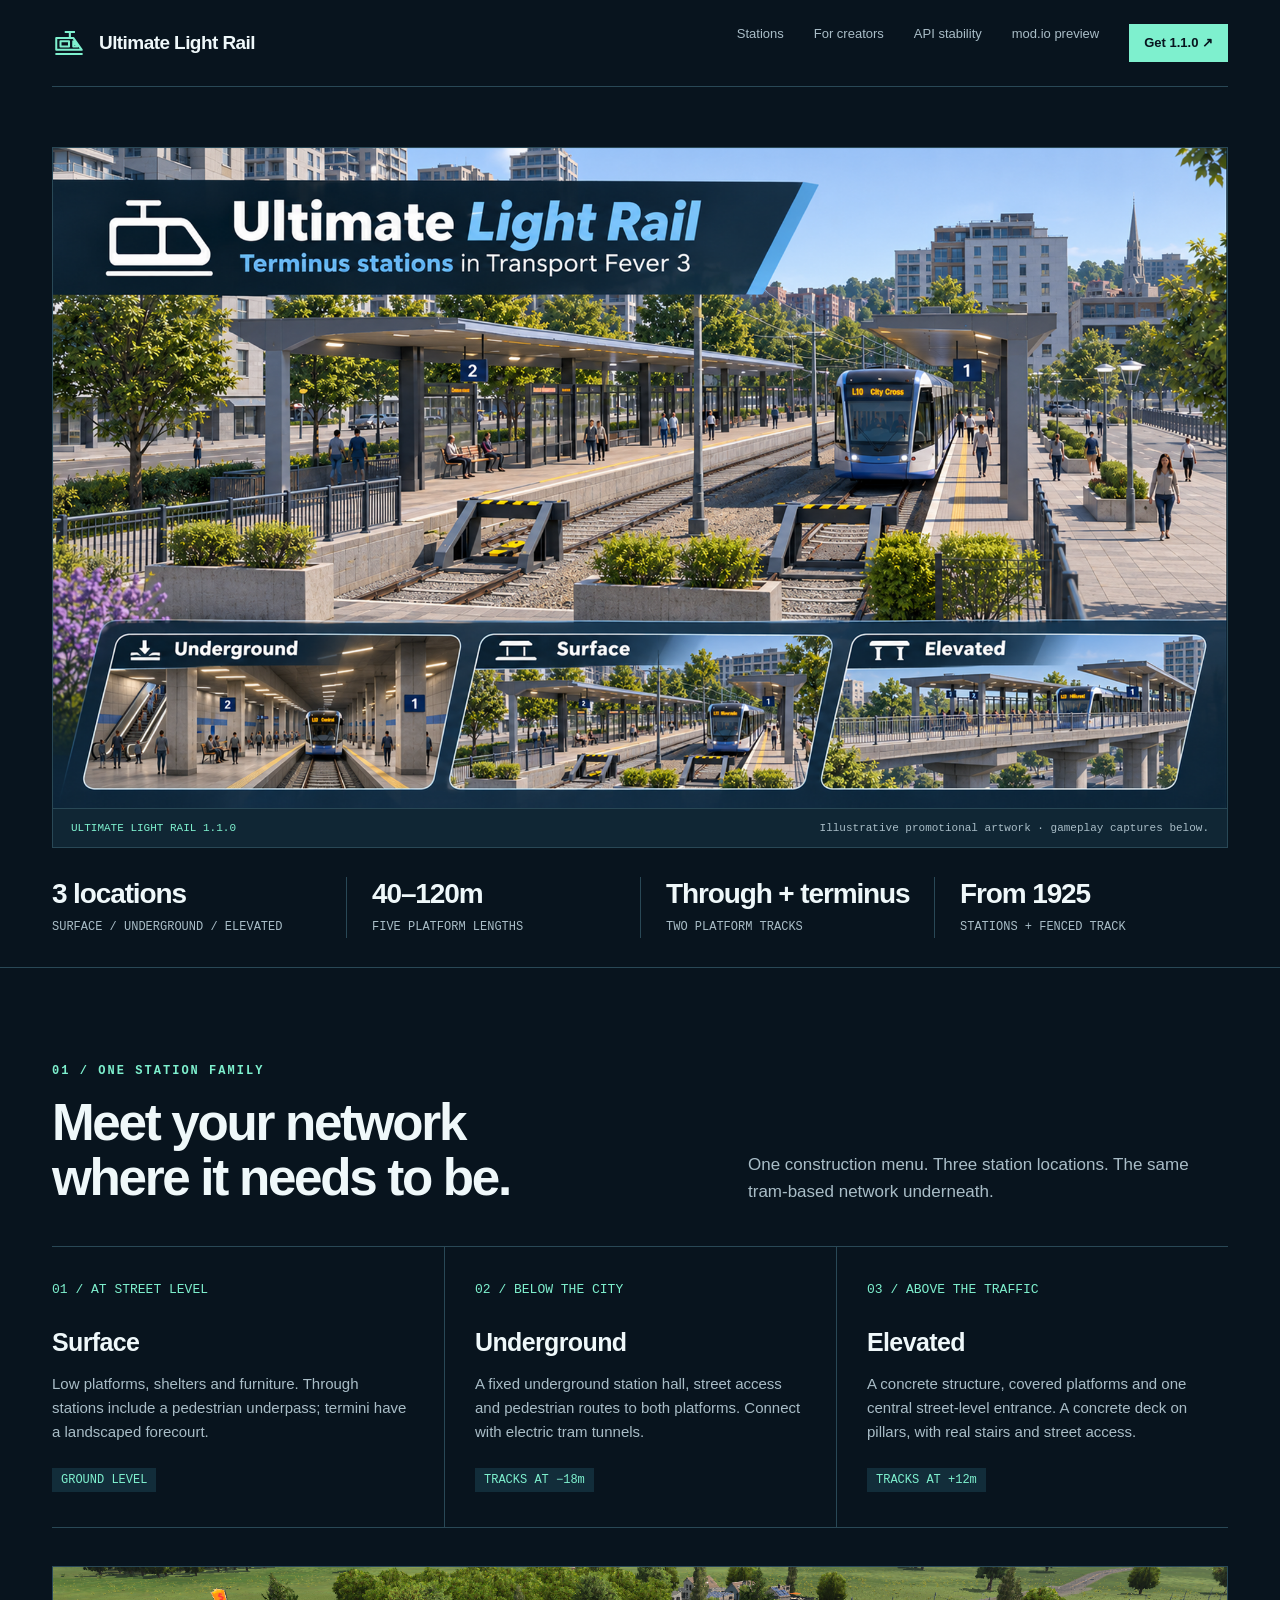
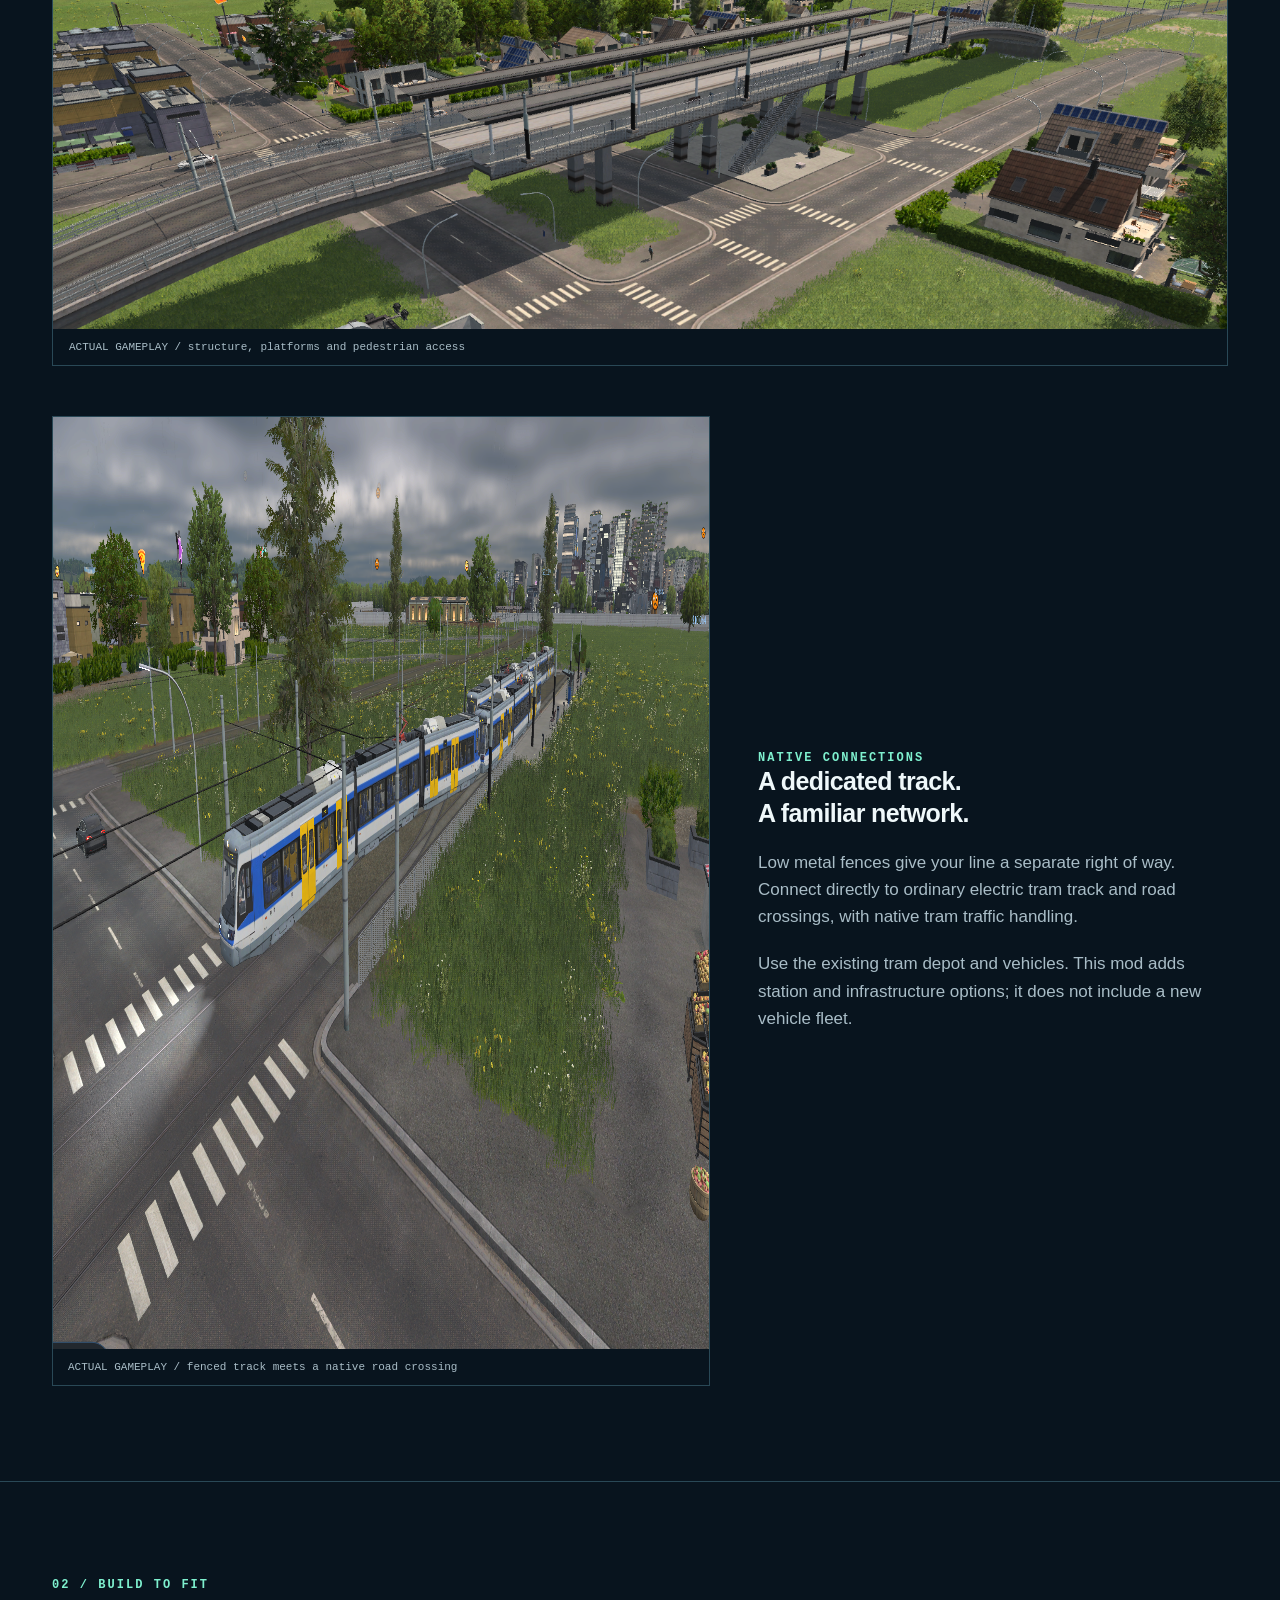
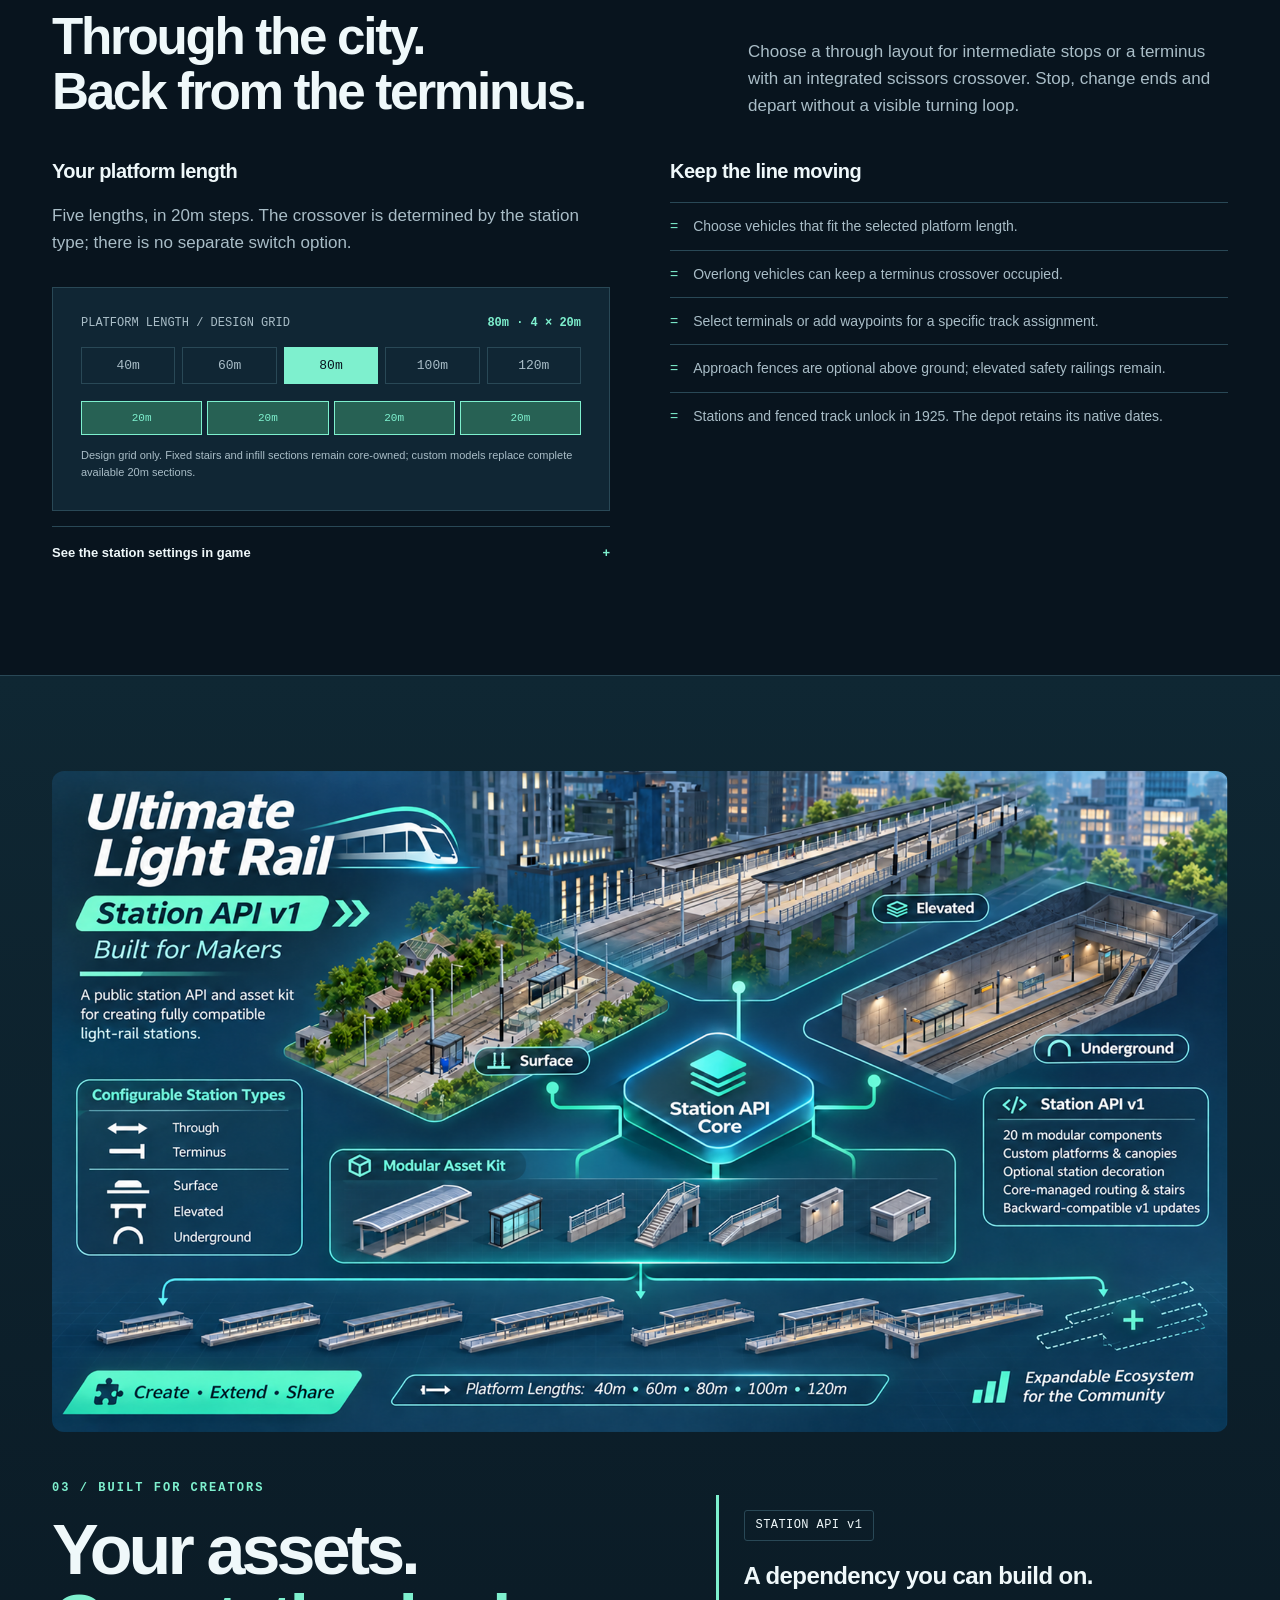
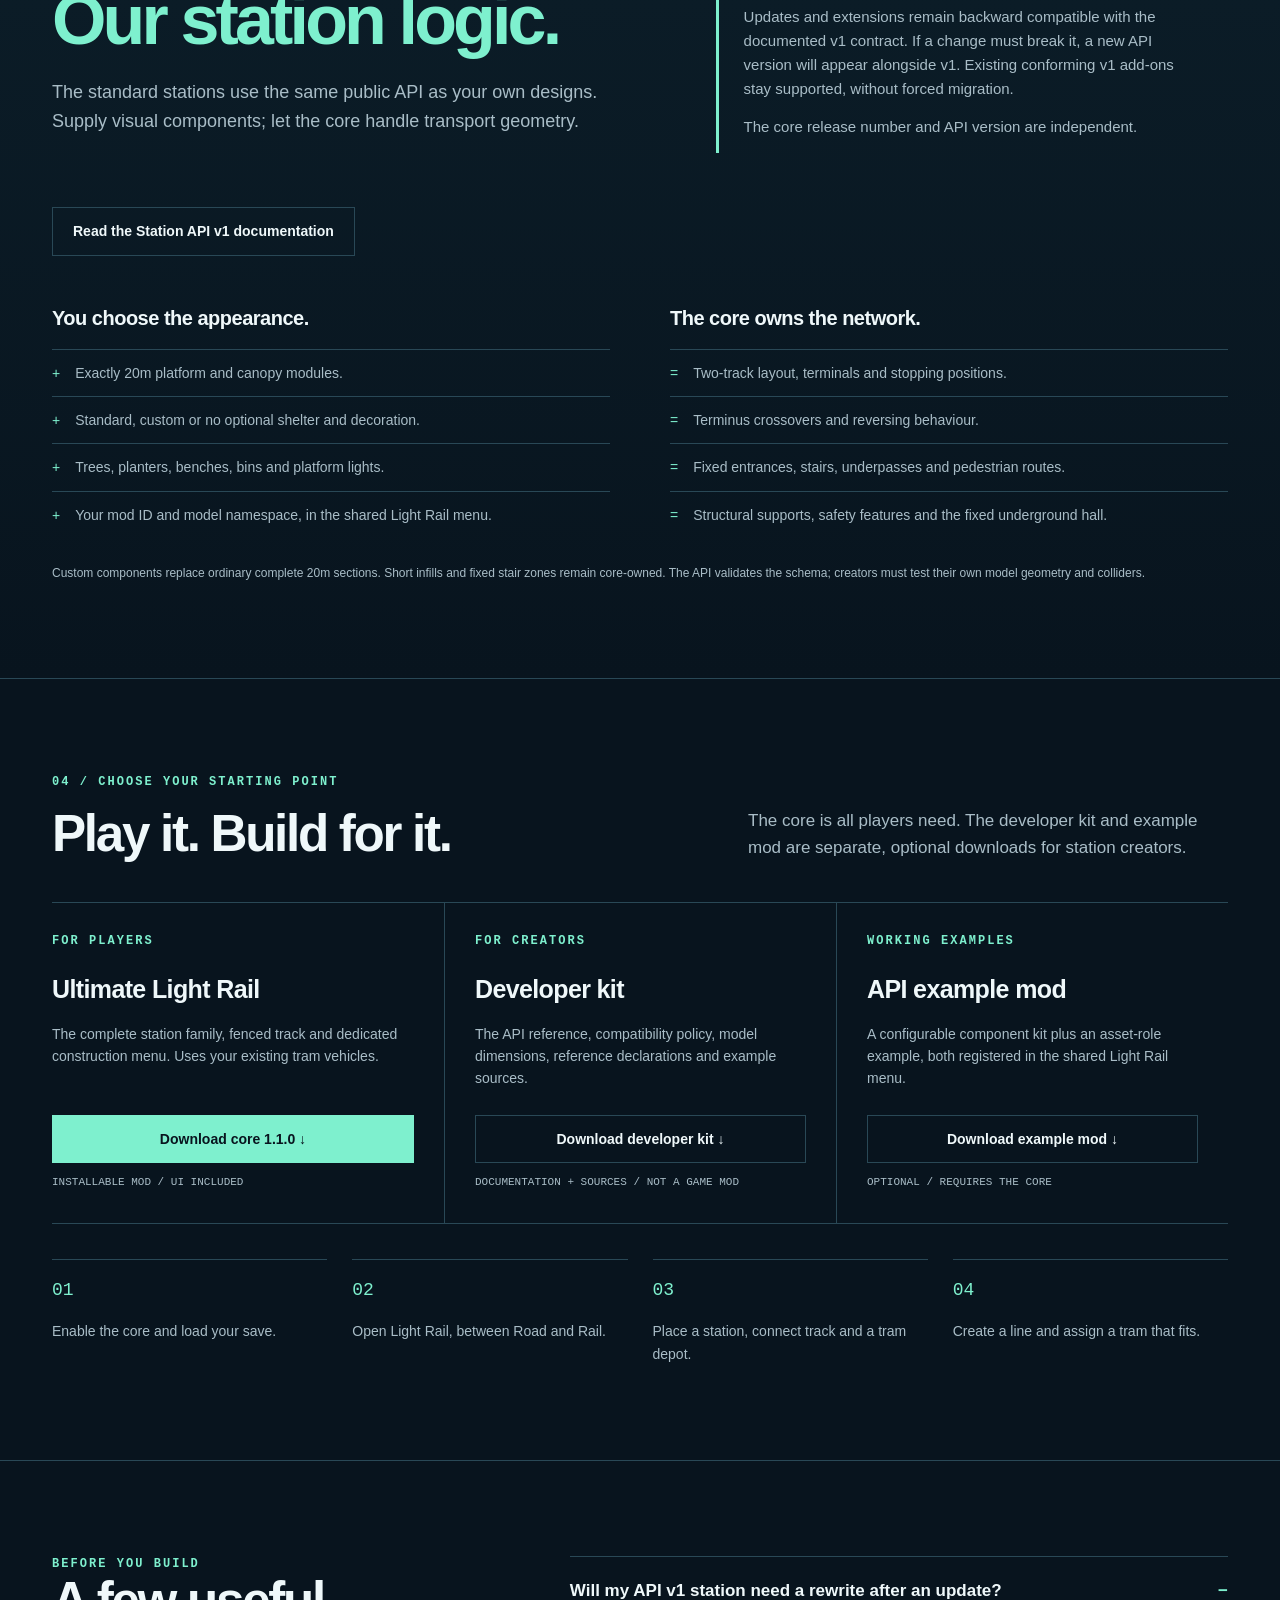
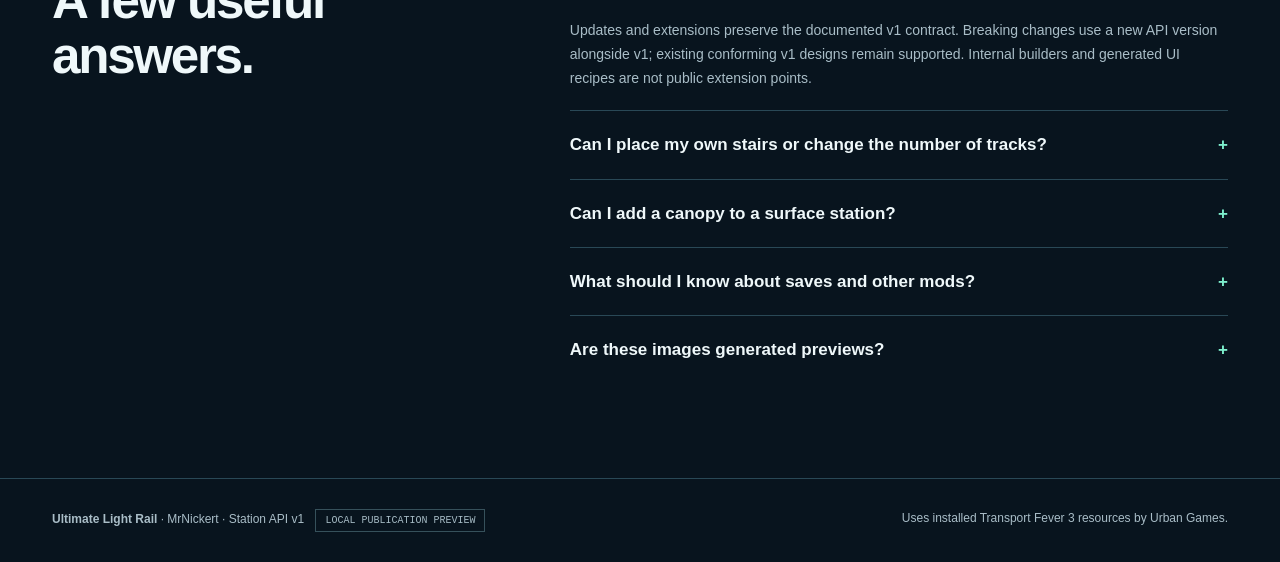
==== publication/landing/index.html @ b006614a "Name the Underground Interchange release v1.1.0" ====
<!doctype html>
<html lang="en"><head><meta charset="utf-8"><meta name="viewport" content="width=device-width,initial-scale=1"><meta name="description" content="Ultimate Light Rail: configurable tram-based stations and a public, backward-compatible station API for Transport Fever 3."><title>Ultimate Light Rail — stations for players, a framework for creators</title><link rel="stylesheet" href="styles.css"></head>
<body>
<div class="wrap"><nav aria-label="Main navigation"><a class="brand" href="#top"><svg viewBox="0 0 40 40" fill="none" aria-hidden="true"><path d="M5 28V14h20l10 14H5Zm5-10h10v6H10Zm15 0 5 6h-5ZM15 7h12m-6 0v7M4 33h32" stroke="currentColor" stroke-width="2.4" stroke-linejoin="round"/></svg>Ultimate Light Rail</a><div class="navlinks"><a href="#stations">Stations</a><a href="#makers">For creators</a><a href="#compatibility">API stability</a><a href="../modio-preview.html">mod.io preview</a><a class="navcta" href="#downloads">Get 1.1.0 ↗</a></div></nav>
<header id="top" class="hero"><div class="hero-photo"><img src="../media/cover.png" width="1920" height="1080" alt="Ultimate Light Rail — illustrated promotional cover"><div class="caption"><span>ULTIMATE LIGHT RAIL 1.1.0</span><span>Illustrative promotional artwork · gameplay captures below.</span></div></div><div class="facts"><div class="fact"><strong>3 locations</strong><span>SURFACE / UNDERGROUND / ELEVATED</span></div><div class="fact"><strong>40–120m</strong><span>FIVE PLATFORM LENGTHS</span></div><div class="fact"><strong>Through + terminus</strong><span>TWO PLATFORM TRACKS</span></div><div class="fact"><strong>From 1925</strong><span>STATIONS + FENCED TRACK</span></div></div></header></div>
<main>
<section id="stations" class="rule"><div class="wrap"><div class="section-head"><div><div class="eyebrow">01 / one station family</div><h2>Meet your network<br>where it needs to be.</h2></div><p>One construction menu. Three station locations. The same tram-based network underneath.</p></div><div class="places"><article class="place"><div class="num">01 / AT STREET LEVEL</div><h3>Surface</h3><p>Low platforms, shelters and furniture. Through stations include a pedestrian underpass; termini have a landscaped forecourt.</p><span class="altitude">GROUND LEVEL</span></article><article class="place"><div class="num">02 / BELOW THE CITY</div><h3>Underground</h3><p>A fixed underground station hall, street access and pedestrian routes to both platforms. Connect with electric tram tunnels.</p><span class="altitude">TRACKS AT −18m</span></article><article class="place"><div class="num">03 / ABOVE THE TRAFFIC</div><h3>Elevated</h3><p>A concrete structure, covered platforms and one central street-level entrance. A concrete deck on pillars, with real stairs and street access.</p><span class="altitude">TRACKS AT +12m</span></article></div><figure class="daylight-proof"><img src="../media/gameplay-elevated-daylight.png" alt="Elevated station in daylight, showing a concrete viaduct, platform roofs and central street access"><figcaption>ACTUAL GAMEPLAY / structure, platforms and pedestrian access</figcaption></figure><div class="track-story"><figure><img src="../media/gameplay-fenced-crossing.png" width="1917" height="932" alt="A tram passing through a road crossing on fenced light rail track"><figcaption>ACTUAL GAMEPLAY / fenced track meets a native road crossing</figcaption></figure><div><div class="eyebrow">Native connections</div><h3>A dedicated track.<br>A familiar network.</h3><p>Low metal fences give your line a separate right of way. Connect directly to ordinary electric tram track and road crossings, with native tram traffic handling.</p><p>Use the existing tram depot and vehicles. This mod adds station and infrastructure options; it does not include a new vehicle fleet.</p></div></div></div></section>
<section class="rule"><div class="wrap"><div class="section-head"><div><div class="eyebrow">02 / build to fit</div><h2>Through the city.<br>Back from the terminus.</h2></div><p>Choose a through layout for intermediate stops or a terminus with an integrated scissors crossover. Stop, change ends and depart without a visible turning loop.</p></div><div class="responsibilities" style="padding-top:0"><div><h3>Your platform length</h3><p class="muted">Five lengths, in 20m steps. The crossover is determined by the station type; there is no separate switch option.</p><div class="config"><div class="config-label"><span>PLATFORM LENGTH / DESIGN GRID</span><strong id="grid-caption" class="mint">80m · 4 × 20m</strong></div><div class="lengths" role="group" aria-label="Explore platform lengths"><button data-length="40" aria-pressed="false">40m</button><button data-length="60" aria-pressed="false">60m</button><button data-length="80" class="active" aria-pressed="true">80m</button><button data-length="100" aria-pressed="false">100m</button><button data-length="120" aria-pressed="false">120m</button></div><div class="module-grid" id="modules"><span>20m</span><span>20m</span><span>20m</span><span>20m</span></div><small>Design grid only. Fixed stairs and infill sections remain core-owned; custom models replace complete available 20m sections.</small></div><details class="settings-proof"><summary>See the station settings in game</summary><a href="../media/gameplay-station-settings.png" data-lightbox><img src="../media/gameplay-station-settings.png" alt="In-game station settings showing location, through or terminus type, platform length and fences"><span>Open the original capture ↗</span></a></details></div><div class="core"><h3>Keep the line moving</h3><ul><li>Choose vehicles that fit the selected platform length.</li><li>Overlong vehicles can keep a terminus crossover occupied.</li><li>Select terminals or add waypoints for a specific track assignment.</li><li>Approach fences are optional above ground; elevated safety railings remain.</li><li>Stations and fenced track unlock in 1925. The depot retains its native dates.</li></ul></div></div></div></section>
<section class="makers" id="makers"><div class="wrap"><a href="../media/api-overview.png" data-lightbox><img src="../media/api-overview.png" width="1920" height="1080" alt="Station API v1 — illustrated modular station framework" style="width:100%;height:auto;border-radius:12px;margin-bottom:48px"></a><div class="makers-intro"><div><div class="eyebrow">03 / built for creators</div><h2 class="api-title">Your assets.<br><span class="mint">Our station logic.</span></h2><p>The standard stations use the same public API as your own designs. Supply visual components; let the core handle transport geometry.</p></div><div class="promise" id="compatibility"><span class="pill">STATION API v1</span><h3 style="margin-top:20px">A dependency you can build on.</h3><p>Updates and extensions remain backward compatible with the documented v1 contract. If a change must break it, a new API version will appear alongside v1. Existing conforming v1 add-ons stay supported, without forced migration.</p><p>The core release number and API version are independent.</p></div></div><p><a class="btn" href="https://github.com/MrNickert/ultimate-light-rail/blob/main/docs/station-api-v1.md">Read the Station API v1 documentation</a></p><div class="responsibilities"><div><h3>You choose the appearance.</h3><ul><li>Exactly 20m platform and canopy modules.</li><li>Standard, custom or no optional shelter and decoration.</li><li>Trees, planters, benches, bins and platform lights.</li><li>Your mod ID and model namespace, in the shared Light Rail menu.</li></ul></div><div class="core"><h3>The core owns the network.</h3><ul><li>Two-track layout, terminals and stopping positions.</li><li>Terminus crossovers and reversing behaviour.</li><li>Fixed entrances, stairs, underpasses and pedestrian routes.</li><li>Structural supports, safety features and the fixed underground hall.</li></ul></div></div><p class="compat-note">Custom components replace ordinary complete 20m sections. Short infills and fixed stair zones remain core-owned. The API validates the schema; creators must test their own model geometry and colliders.</p></div></section>
<section id="downloads"><div class="wrap"><div class="section-head"><div><div class="eyebrow">04 / choose your starting point</div><h2>Play it. Build for it.</h2></div><p>The core is all players need. The developer kit and example mod are separate, optional downloads for station creators.</p></div><div class="downloads-grid"><article class="download"><div class="eyebrow">FOR PLAYERS</div><h3>Ultimate Light Rail</h3><p>The complete station family, fenced track and dedicated construction menu. Uses your existing tram vehicles.</p><a class="btn primary" href="../downloads/ultimate-light-rail-1.1.0.zip" download>Download core 1.1.0 ↓</a><small>INSTALLABLE MOD / UI INCLUDED</small></article><article class="download"><div class="eyebrow">FOR CREATORS</div><h3>Developer kit</h3><p>The API reference, compatibility policy, model dimensions, reference declarations and example sources.</p><a class="btn" href="../downloads/ultimate-light-rail-developer-kit-1.1.0.zip" download>Download developer kit ↓</a><small>DOCUMENTATION + SOURCES / NOT A GAME MOD</small></article><article class="download"><div class="eyebrow">WORKING EXAMPLES</div><h3>API example mod</h3><p>A configurable component kit plus an asset-role example, both registered in the shared Light Rail menu.</p><a class="btn" href="../downloads/ultimate-light-rail-contract-example-1.1.0.zip" download>Download example mod ↓</a><small>OPTIONAL / REQUIRES THE CORE</small></article></div><div class="start"><div class="step"><b>01</b><p>Enable the core and load your save.</p></div><div class="step"><b>02</b><p>Open Light Rail, between Road and Rail.</p></div><div class="step"><b>03</b><p>Place a station, connect track and a tram depot.</p></div><div class="step"><b>04</b><p>Create a line and assign a tram that fits.</p></div></div></div></section>
<section class="rule"><div class="wrap faq"><div><div class="eyebrow">Before you build</div><h2>A few useful<br>answers.</h2></div><div><details open><summary>Will my API v1 station need a rewrite after an update?</summary><p>Updates and extensions preserve the documented v1 contract. Breaking changes use a new API version alongside v1; existing conforming v1 designs remain supported. Internal builders and generated UI recipes are not public extension points.</p></details><details><summary>Can I place my own stairs or change the number of tracks?</summary><p>API v1 fixes two tracks, platform width and height, entrances, stairs and routes. Customise supported visual components instead. The underground hall is fixed.</p></details><details><summary>Can I add a canopy to a surface station?</summary><p>Yes. Supply an explicit 20m canopy model through the component API. Surface defaults have no canopy; elevated defaults include one.</p></details><details><summary>What should I know about saves and other mods?</summary><p>Keep the core and any asset mods enabled while their objects remain in a save. This release does not migrate development saves. Other mods replacing the same native construction UI may conflict. Current in-game testing uses Windows/Steam.</p></details><details><summary>Are these images generated previews?</summary><p>The station and track scenes are real gameplay captures. The API component board includes the actual standalone example in game. Its code panels and the separate API contract board are documentation graphics, not simulated gameplay.</p></details></div></div></section>
</main><footer><div class="wrap"><p><strong>Ultimate Light Rail</strong> · MrNickert · Station API v1 <span class="preview-tag">LOCAL PUBLICATION PREVIEW</span></p><p>Uses installed Transport Fever 3 resources by Urban Games.</p></div></footer>
<dialog class="lightbox" id="lightbox"><button type="button" id="close-lightbox" aria-label="Close image">Close ×</button><img id="lightbox-image" alt=""></dialog>
<script>
const buttons=document.querySelectorAll('[data-length]');buttons.forEach(button=>button.addEventListener('click',()=>{const length=Number(button.dataset.length);buttons.forEach(item=>{item.classList.toggle('active',item===button);item.setAttribute('aria-pressed',String(item===button))});document.getElementById('grid-caption').textContent=length+'m · '+length/20+' × 20m';const grid=document.getElementById('modules');grid.replaceChildren(...Array.from({length:length/20},()=>{const span=document.createElement('span');span.textContent='20m';return span}))}));
const box=document.getElementById('lightbox');document.querySelectorAll('[data-lightbox]').forEach(link=>link.addEventListener('click',event=>{event.preventDefault();const image=document.getElementById('lightbox-image');image.src=link.href;image.alt=link.querySelector('img').alt;box.showModal()}));document.getElementById('close-lightbox').addEventListener('click',()=>box.close());box.addEventListener('click',event=>{if(event.target===box)box.close()});
</script></body></html>
---- publication/landing/styles.css ----
:root{--ink:#08141e;--navy:#102634;--panel:#122d3a;--line:#294856;--mint:#7ef0ce;--white:#eff8fa;--muted:#a9bdc7;--mono:Consolas,'Courier New',monospace}
*{box-sizing:border-box}html{scroll-behavior:smooth}body{margin:0;background:var(--ink);color:var(--white);font:17px/1.6 'Segoe UI',Arial,sans-serif}a{color:inherit;text-decoration:none}button{font:inherit;cursor:pointer}img{max-width:100%;display:block}button:focus-visible,a:focus-visible{outline:3px solid var(--mint);outline-offset:5px}::selection{background:var(--mint);color:var(--ink)}
.wrap{width:min(1440px,calc(100% - 104px));margin:auto}.eyebrow{font:700 12px/1.4 var(--mono);letter-spacing:.17em;text-transform:uppercase;color:var(--mint)}.muted{color:var(--muted)}.mint{color:var(--mint)}h1,h2,h3,p{margin:0}h2{font-size:clamp(36px,4vw,58px);line-height:1.08;letter-spacing:-.045em}h3{font-size:25px;line-height:1.25;letter-spacing:-.025em}.section-head{display:flex;justify-content:space-between;gap:50px;align-items:end;margin-bottom:40px}.section-head p{max-width:480px;color:var(--muted)}.section-head .eyebrow{margin-bottom:15px}.rule{border-top:1px solid var(--line)}.pill{display:inline-block;border:1px solid var(--line);padding:5px 11px;border-radius:3px;font:12px/1.6 var(--mono);letter-spacing:.035em}
nav{border-bottom:1px solid var(--line);height:87px;display:flex;align-items:center;justify-content:space-between;gap:30px}.brand{display:flex;gap:13px;align-items:center;font-size:19px;font-weight:700;letter-spacing:-.03em}.brand svg{width:34px;color:var(--mint)}.navlinks{display:flex;gap:30px;font-size:13px;color:var(--muted)}.navlinks a:hover{color:var(--mint)}.navlinks .navcta{color:var(--ink);background:var(--mint);padding:9px 15px;font-weight:700}.hero{padding:60px 0 0}.hero-top{display:grid;grid-template-columns:1fr .75fr;align-items:end;gap:80px;padding-bottom:42px}.hero h1{font-size:clamp(60px,6.7vw,103px);line-height:.98;letter-spacing:-.065em;font-weight:750;margin:18px 0 24px}.hero-copy>p{color:var(--muted);max-width:480px;font-size:19px}.actions{display:flex;gap:12px;flex-wrap:wrap;margin-top:27px}.btn{display:inline-flex;justify-content:center;align-items:center;gap:14px;border:1px solid var(--line);padding:12px 20px;font-size:14px;font-weight:700;transition:background .2s}.btn.primary{background:var(--mint);border-color:var(--mint);color:var(--ink)}.btn:hover{background:#244957;color:white}.hero-photo{position:relative;border:1px solid var(--line)}.hero-photo img{width:100%;height:auto}.caption{display:flex;justify-content:space-between;gap:20px;padding:13px 18px;font:11px var(--mono);color:var(--muted);border-top:1px solid var(--line);background:var(--navy)}.caption span:first-child{color:var(--mint)}.facts{display:grid;grid-template-columns:repeat(4,1fr);padding:29px 0}.fact{padding-left:25px;border-left:1px solid var(--line)}.fact:first-child{padding-left:0;border:0}.fact strong{display:block;font-size:28px;line-height:1.2;letter-spacing:-.04em}.fact span{font:12px var(--mono);color:var(--muted)}section{padding:95px 0}.places{display:grid;grid-template-columns:repeat(3,1fr);gap:0;border-block:1px solid var(--line)}.place{padding:35px 30px 35px 0}.place+.place{padding-left:30px;border-left:1px solid var(--line)}.place .num{font:13px var(--mono);color:var(--mint);margin-bottom:30px}.place p{font-size:15px;color:var(--muted);margin-top:14px}.place .altitude{display:inline-block;margin-top:24px;font:12px var(--mono);padding:5px 9px;background:var(--panel);color:var(--mint)}.track-story{display:grid;grid-template-columns:1.4fr 1fr;gap:48px;align-items:center;margin-top:50px}.track-story p{margin:20px 0;color:var(--muted)}.track-story figure{margin:0;border:1px solid var(--line)}.track-story figcaption{padding:12px 15px;font:11px var(--mono);color:var(--muted)}.config{background:var(--navy);padding:28px;border:1px solid var(--line);margin-top:30px}.config-label{display:flex;justify-content:space-between;align-items:center;margin-bottom:17px;font:12px var(--mono);color:var(--muted)}.lengths{display:flex;gap:7px}.lengths button{flex:1;background:transparent;color:var(--muted);border:1px solid var(--line);padding:10px 4px;font:13px var(--mono)}.lengths button.active{background:var(--mint);color:var(--ink);border-color:var(--mint)}.module-grid{display:flex;gap:5px;margin:17px 0 12px;height:34px}.module-grid span{flex:1;background:#276154;border:1px solid var(--mint);font:11px/32px var(--mono);text-align:center;color:var(--mint)}.config small{font-size:11px;color:var(--muted);display:block}.makers{background:linear-gradient(180deg,#0f2733,var(--ink));border-block:1px solid var(--line)}.makers-intro{display:grid;grid-template-columns:1.1fr 1fr;gap:100px;margin-bottom:54px}.makers-intro p{color:var(--muted);font-size:18px;margin-top:23px}.api-title{font-size:70px;letter-spacing:-.055em;line-height:1;margin-top:18px}.promise{border-left:3px solid var(--mint);padding:14px 25px;margin-top:15px}.promise h3{font-size:24px}.promise p{font-size:15px;margin-top:14px}.api-gallery{display:grid;grid-template-columns:1fr 1fr;gap:20px}.image-card{border:1px solid var(--line);background:var(--navy);display:block}.image-card img{width:100%}.image-card>div{padding:20px 22px;display:flex;justify-content:space-between;align-items:center}.image-card h3{font-size:19px}.image-card p{font-size:12px;color:var(--muted)}.image-card .arrow{color:var(--mint);font-size:25px}.responsibilities{display:grid;grid-template-columns:1fr 1fr;gap:60px;padding-top:50px}.responsibilities h3{font-size:20px;margin-bottom:18px}.responsibilities ul{list-style:none;padding:0;margin:0}.responsibilities li{padding:12px 0;border-top:1px solid var(--line);font-size:14px;color:var(--muted)}.responsibilities li::before{content:'+';color:var(--mint);margin-right:15px}.responsibilities .core li::before{content:'='}.compat-note{font-size:12px;color:var(--muted);margin-top:26px}.downloads-grid{display:grid;grid-template-columns:1fr 1fr 1fr;border-block:1px solid var(--line)}.download{padding:30px 30px 35px 0}.download+.download{padding-left:30px;border-left:1px solid var(--line)}.download .eyebrow{margin-bottom:25px}.download p{font-size:14px;color:var(--muted);margin:17px 0 25px;min-height:67px}.download .btn{width:100%}.download small{font:11px var(--mono);color:var(--muted);display:block;margin-top:13px}.faq{display:grid;grid-template-columns:.65fr 1fr;gap:90px}.faq details{padding:20px 0;border-top:1px solid var(--line)}summary{cursor:pointer;list-style:none;font-weight:600;display:flex;justify-content:space-between;gap:20px}summary::after{content:'+';color:var(--mint)}details[open] summary::after{content:'−'}.faq details p{color:var(--muted);font-size:14px;line-height:1.7;margin-top:15px}.start{display:grid;grid-template-columns:repeat(4,1fr);gap:25px;margin-top:35px}.step{border-top:1px solid var(--line);padding-top:20px}.step b{font:18px var(--mono);color:var(--mint);display:block;margin-bottom:20px}.step p{font-size:14px;color:var(--muted)}footer{padding:30px 0;border-top:1px solid var(--line);font-size:12px;color:var(--muted)}footer .wrap{display:flex;justify-content:space-between;gap:40px}.preview-tag{font:10px var(--mono);padding:5px 9px;border:1px solid #36515b;color:#a5bac4;display:inline-block;margin-left:8px}.lightbox{border:1px solid var(--line);background:#08141e;padding:0;width:min(1500px,94vw);color:white}.lightbox::backdrop{background:#000d}.lightbox button{position:absolute;right:12px;top:12px;background:var(--mint);border:0;padding:9px 14px;color:var(--ink);font-weight:700}.lightbox img{width:100%;height:auto}
/* Native-resolution presentation boards for export into the mod gallery. */
.board{width:1920px;height:1080px;overflow:hidden;background:radial-gradient(ellipse at 95% 0%,#163b48,transparent 55%),#0a1a25;padding:52px 70px;position:relative}.board .eyebrow{font-size:19px}.board h1{font-size:64px;line-height:1.05;letter-spacing:-.05em;margin:15px 0 32px}.board .board-version{position:absolute;right:70px;top:53px;font:16px var(--mono);color:var(--muted)}.board .board-footer{position:absolute;bottom:25px;left:70px;right:70px;display:flex;justify-content:space-between;color:var(--muted);font:15px var(--mono)}.components-layout{display:grid;grid-template-columns:749px 1fr;gap:70px}.proof-photo{width:749px;height:765px;max-width:none}.proof-layout{padding-top:10px}.proof-label{margin-bottom:22px;font:18px var(--mono);color:var(--mint)}.proof-layout h2{font-size:44px;line-height:1.1}.proof-layout>p{font-size:22px;color:var(--muted);margin:18px 0 28px;max-width:850px}.chips{display:flex;flex-wrap:wrap;gap:12px;margin:22px 0 25px}.chips span{padding:9px 15px;border:1px solid var(--line);color:var(--mint);font:17px var(--mono)}.codepanel{background:#07121c;border:1px solid #33505f}.codepanel .bar{padding:13px 22px;border-bottom:1px solid var(--line);font:15px var(--mono);color:var(--muted);display:flex;justify-content:space-between}.codepanel pre{font:20px/1.48 var(--mono);margin:0;padding:21px 24px;color:#deeff5;white-space:pre-wrap;overflow-wrap:anywhere;tab-size:2}.codepanel .kw{color:#a3beff}.codepanel .str{color:#9febd4}.codepanel .num{color:#ffd5a0}.codepanel .comment{color:#7c99a9}.proof-layout .codepanel pre{font-size:21px;line-height:1.48}.proof-notes{display:grid;grid-template-columns:1fr 1fr;gap:22px;margin-top:26px}.proof-notes strong{font-size:20px}.proof-notes p{color:var(--muted);font-size:17px;margin-top:8px;line-height:1.5}.contract-layout{display:grid;grid-template-columns:1fr 1fr;gap:28px}.contract-layout .codepanel{height:638px}.contract-layout .codepanel pre{font-size:20px;line-height:1.46}.contract-layout .bar{font-size:16px}.contract-promise{margin-top:24px;padding:22px 28px;border-left:4px solid var(--mint);background:#123b3c;display:grid;grid-template-columns:460px 1fr;gap:30px;align-items:center}.contract-promise strong{font-size:30px;letter-spacing:-.03em}.contract-promise p{font-size:20px;line-height:1.45;color:#c6e3e5}.flow{display:flex;gap:15px;font:16px var(--mono);color:var(--muted);margin-top:-12px;margin-bottom:27px}.flow b{color:var(--mint);font-weight:400}
@media(max-width:900px){.wrap{width:calc(100% - 40px)}nav{height:74px}.navlinks{gap:15px}.navlinks a:not(.navcta){display:none}.hero{padding-top:38px}.hero-top,.makers-intro,.track-story,.faq{grid-template-columns:1fr;gap:30px}.hero h1{font-size:70px}.hero-copy{max-width:620px}.hero-copy>p{font-size:17px}.facts{grid-template-columns:1fr 1fr;gap:25px}.fact:nth-child(3){padding-left:0;border:0}section{padding:65px 0}.section-head{display:block}.section-head p{margin-top:22px}.places{grid-template-columns:1fr}.place+.place{padding-left:0;border-left:0;border-top:1px solid var(--line)}.place{padding:25px 0}.place .num{margin-bottom:15px}.makers-intro{gap:30px}.api-title{font-size:60px}.api-gallery,.responsibilities{grid-template-columns:1fr;gap:28px}.downloads-grid{grid-template-columns:1fr}.download+.download{border-left:0;border-top:1px solid var(--line);padding-left:0}.download p{min-height:0}.start{grid-template-columns:1fr 1fr}.caption{font-size:10px;display:block}.caption span{display:block;margin-bottom:4px}.preview-tag{display:none}footer .wrap{display:block}footer p+p{margin-top:12px}}

.board .proof-label{font-size:16px;margin-bottom:14px}.proof-layout h2{font-size:38px}.proof-layout>p{font-size:19px;margin:13px 0 18px}.proof-layout .chips{margin:16px 0 20px}.proof-layout .chips span{font-size:15px;padding:7px 12px}.contract-layout .codepanel pre{line-height:1.4}

.variants-proof{margin:0 0 24px;border:1px solid var(--line)}.variants-proof img{width:100%;height:auto}.variants-proof figcaption{display:flex;justify-content:space-between;gap:20px;padding:13px 18px;font:11px var(--mono);color:var(--muted)}.variants-proof figcaption span:first-child{color:var(--mint)}.daylight-proof{margin:38px 0 0;border:1px solid var(--line)}.daylight-proof img{width:100%}.daylight-proof figcaption{padding:12px 16px;font:11px var(--mono);color:var(--muted)}.settings-proof{margin-top:15px;padding:16px 0;border-top:1px solid var(--line);font-size:13px}.settings-proof img{margin-top:18px;border:1px solid var(--line)}.settings-proof a span{font:11px var(--mono);color:var(--mint)}@media(max-width:900px){.variants-proof figcaption{display:block}.variants-proof figcaption span{display:block;margin-bottom:5px}}
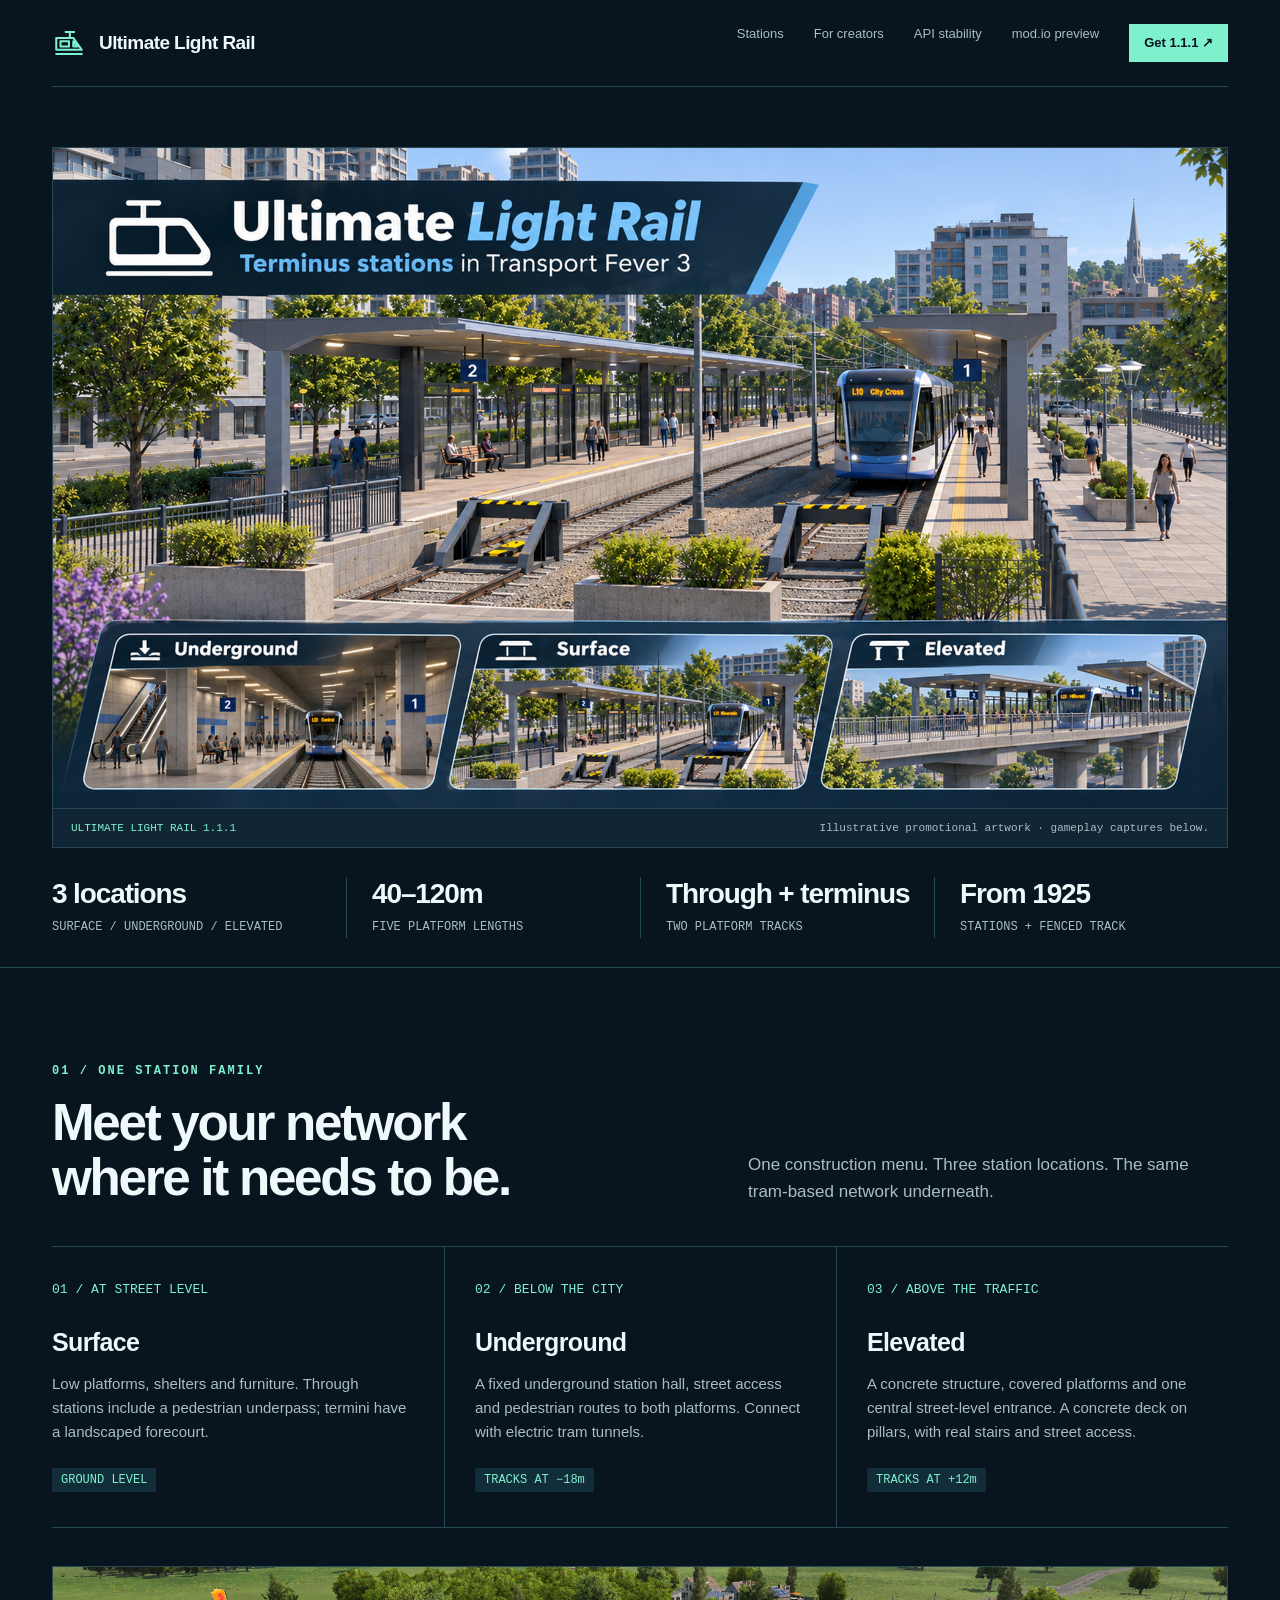
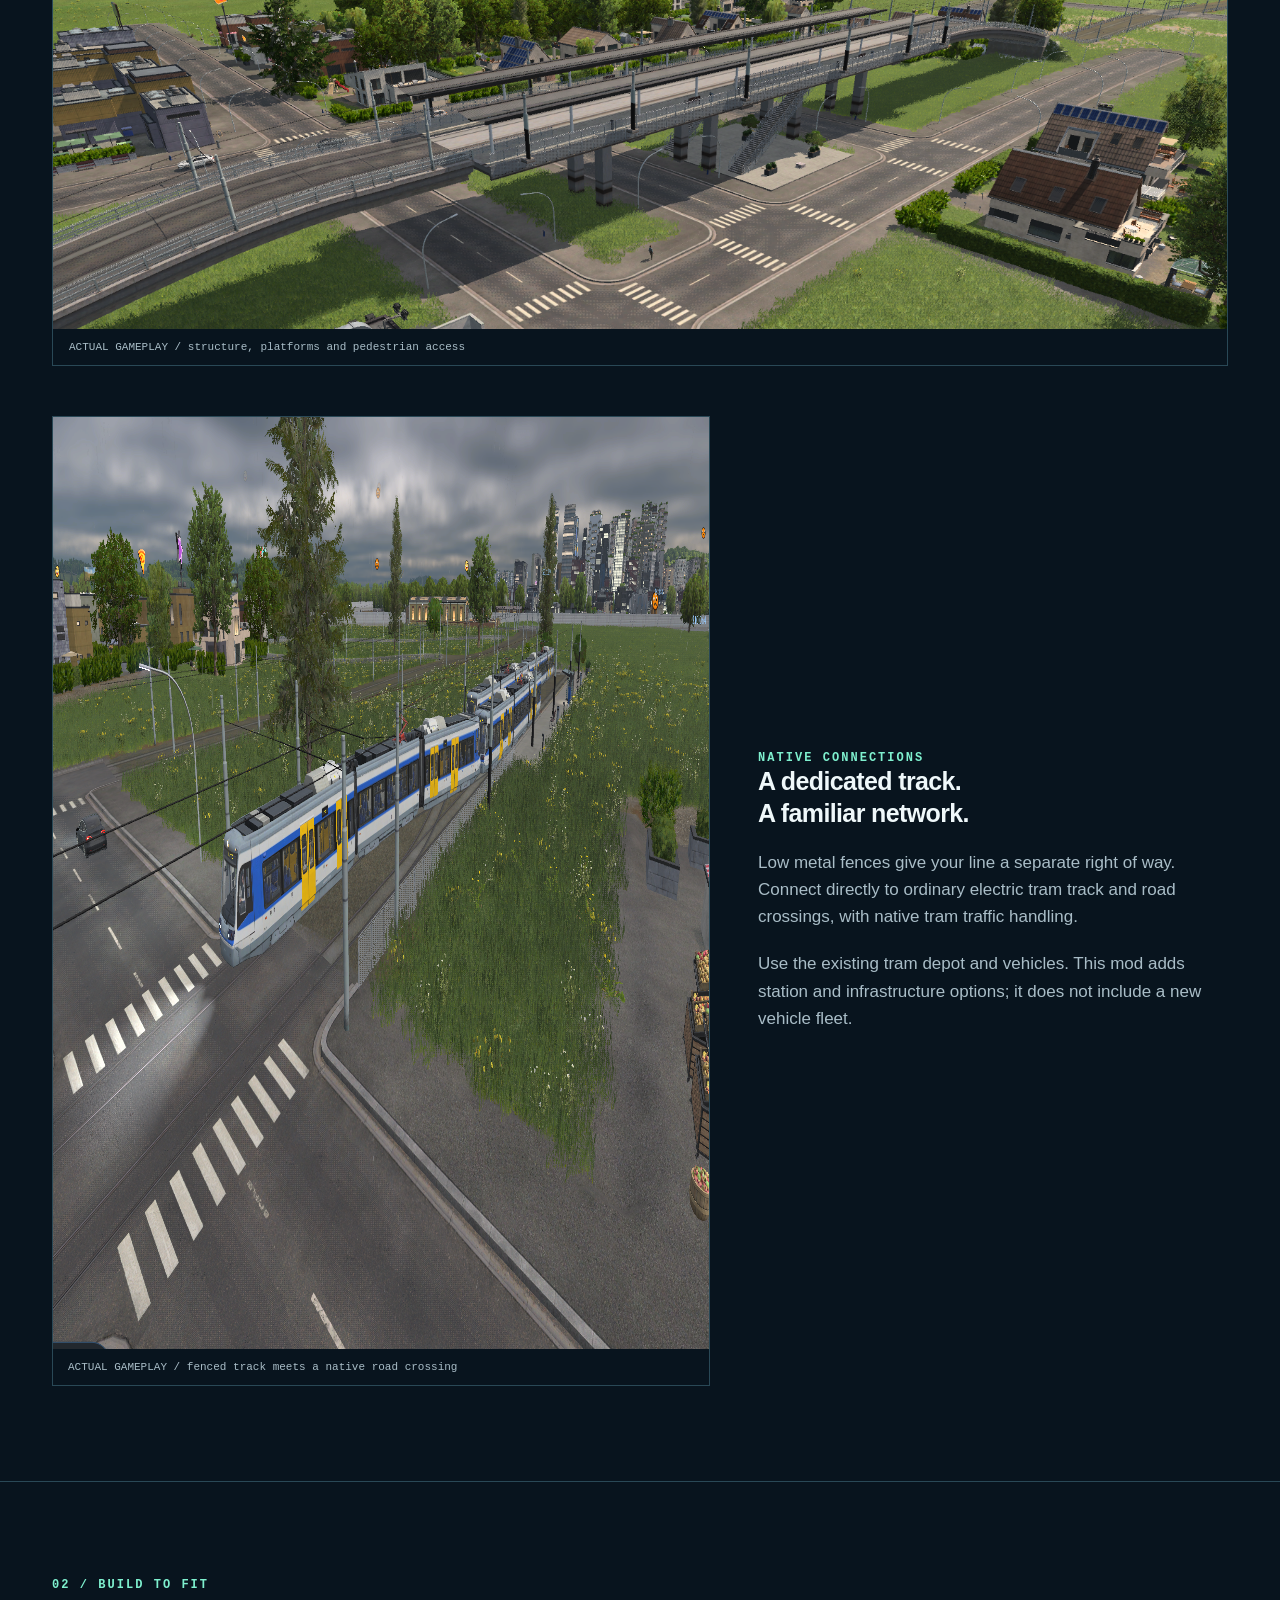
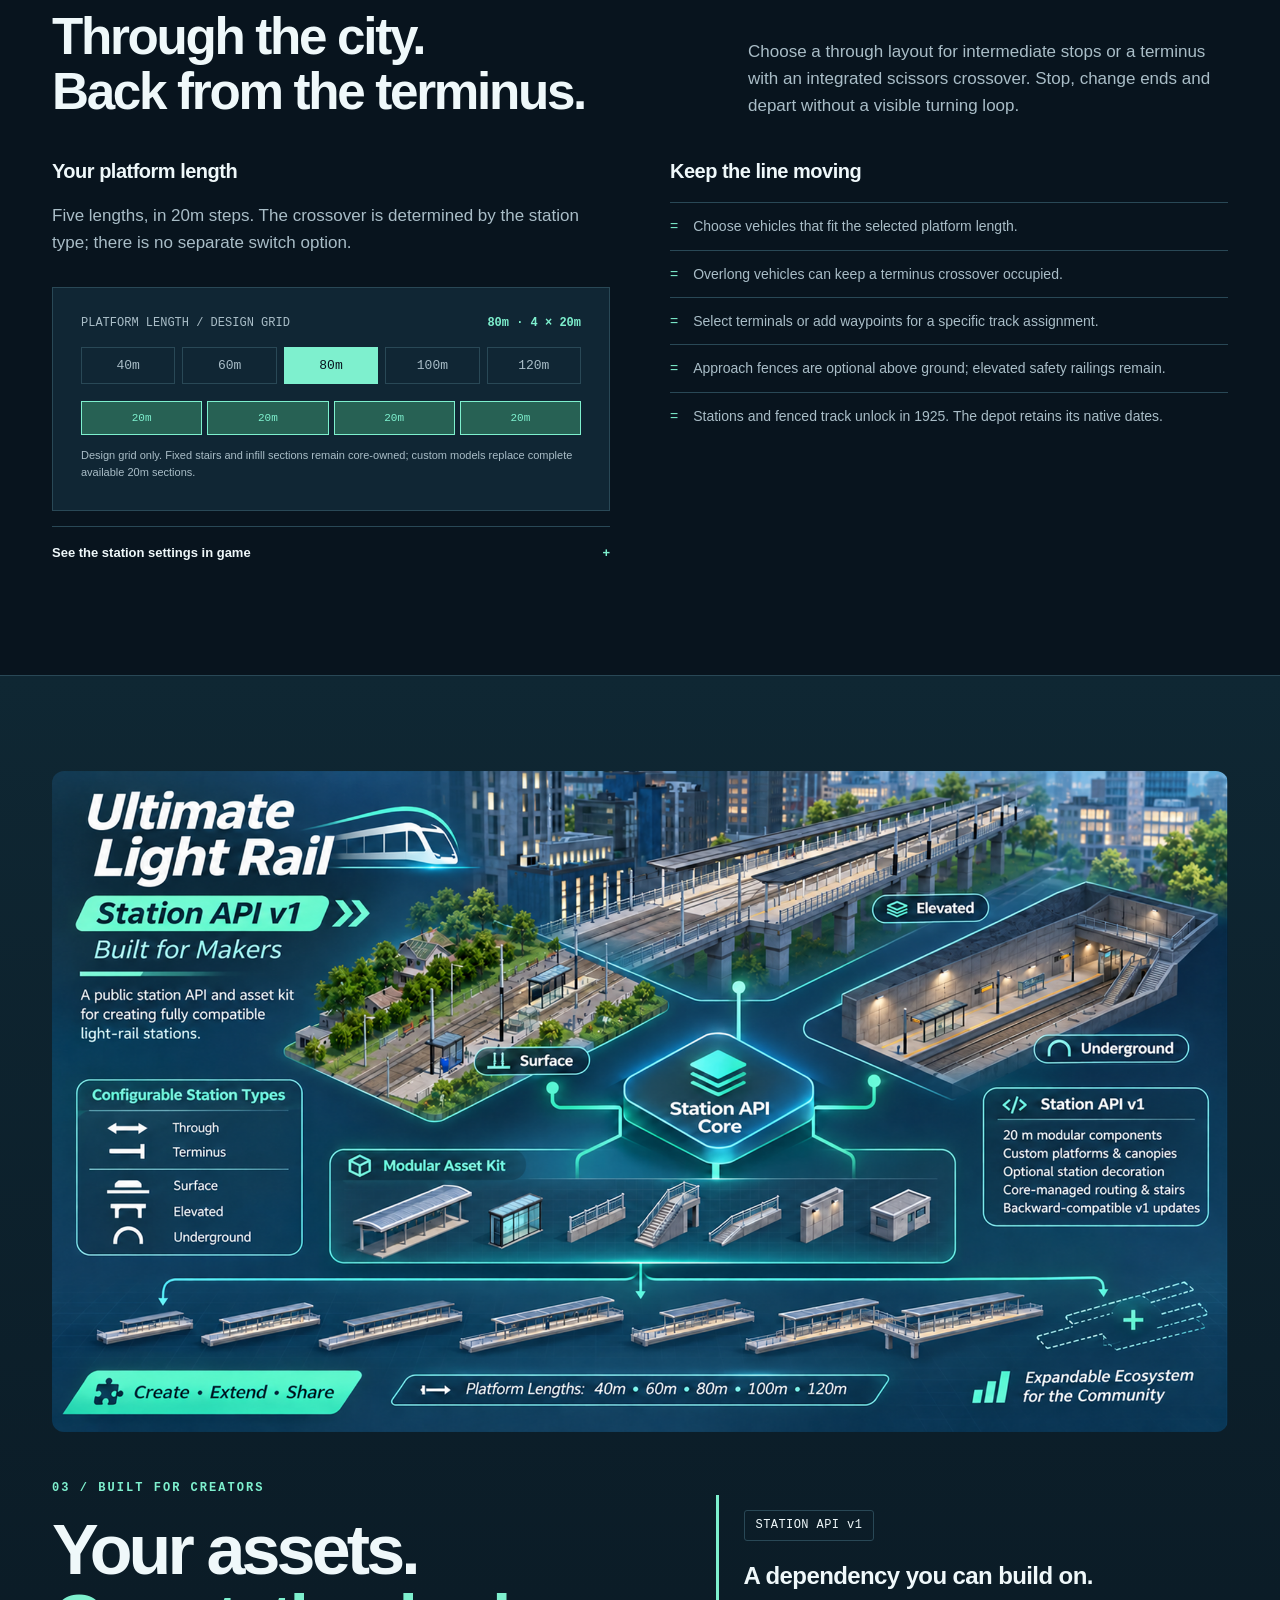
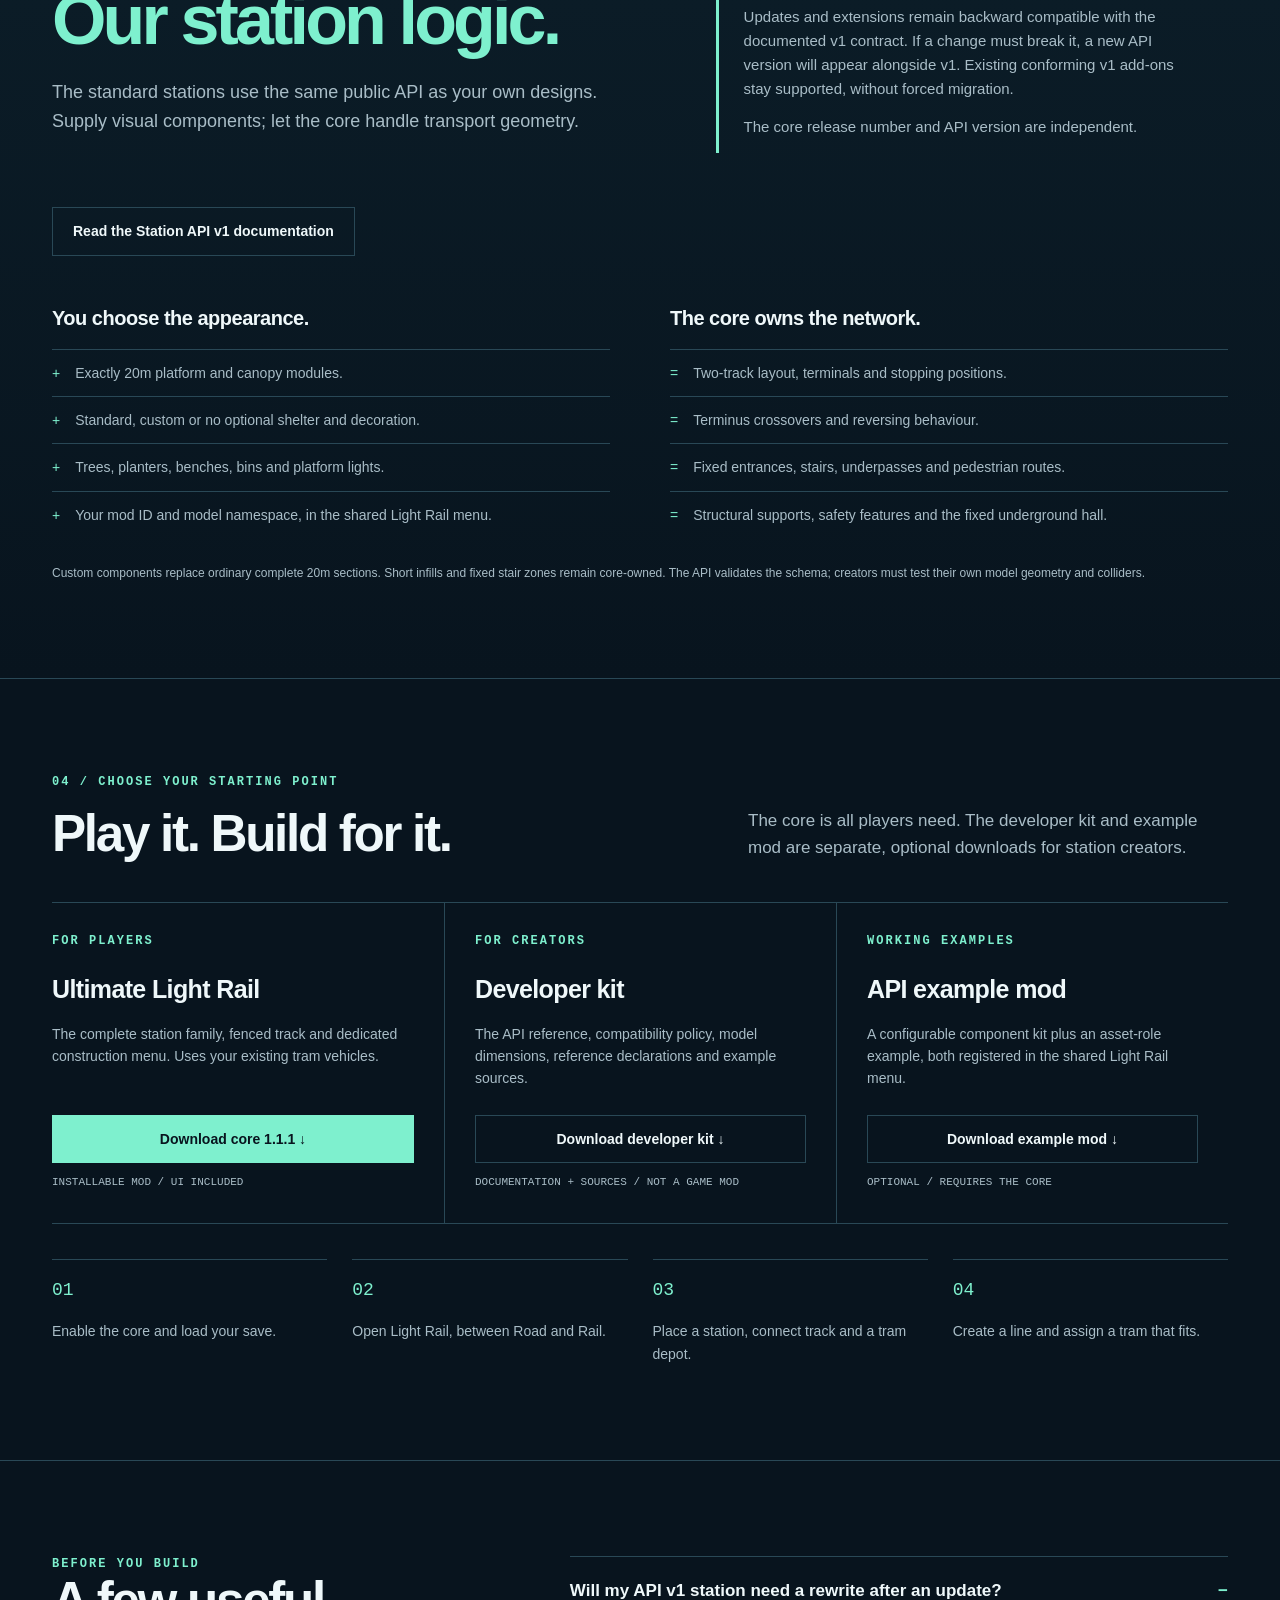
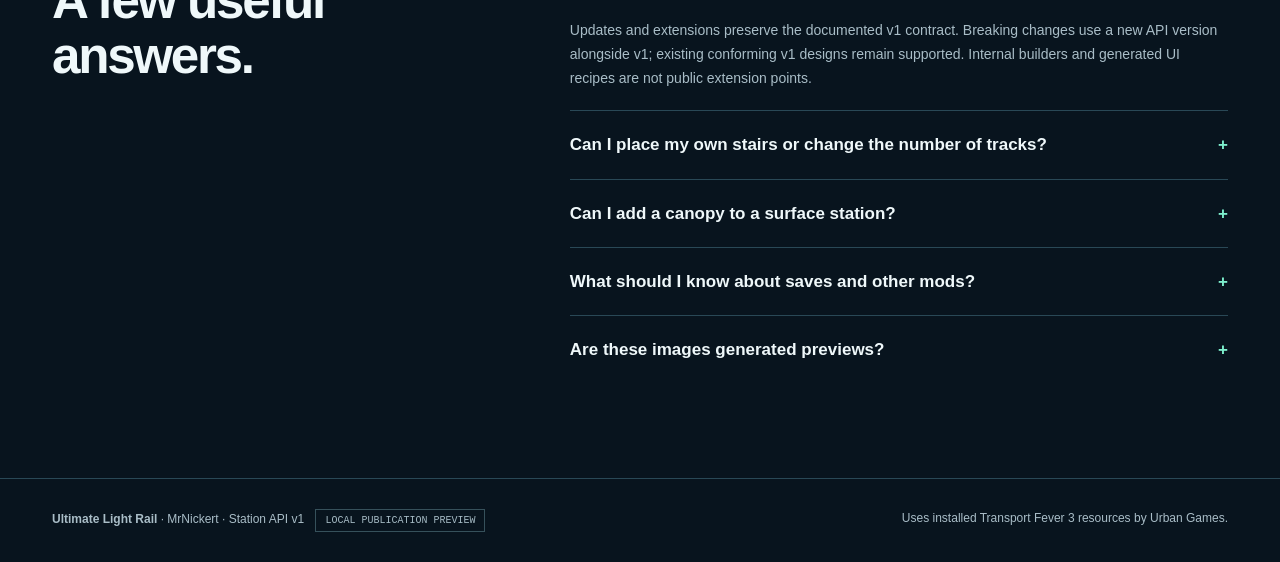
==== commit 09b4b8f6: "Scale platform capacity by length in v1.1.1" ====
--- a/publication/landing/index.html
+++ b/publication/landing/index.html
@@ -1,13 +1,13 @@
 <!doctype html>
 <html lang="en"><head><meta charset="utf-8"><meta name="viewport" content="width=device-width,initial-scale=1"><meta name="description" content="Ultimate Light Rail: configurable tram-based stations and a public, backward-compatible station API for Transport Fever 3."><title>Ultimate Light Rail — stations for players, a framework for creators</title><link rel="stylesheet" href="styles.css"></head>
 <body>
-<div class="wrap"><nav aria-label="Main navigation"><a class="brand" href="#top"><svg viewBox="0 0 40 40" fill="none" aria-hidden="true"><path d="M5 28V14h20l10 14H5Zm5-10h10v6H10Zm15 0 5 6h-5ZM15 7h12m-6 0v7M4 33h32" stroke="currentColor" stroke-width="2.4" stroke-linejoin="round"/></svg>Ultimate Light Rail</a><div class="navlinks"><a href="#stations">Stations</a><a href="#makers">For creators</a><a href="#compatibility">API stability</a><a href="../modio-preview.html">mod.io preview</a><a class="navcta" href="#downloads">Get 1.1.0 ↗</a></div></nav>
-<header id="top" class="hero"><div class="hero-photo"><img src="../media/cover.png" width="1920" height="1080" alt="Ultimate Light Rail — illustrated promotional cover"><div class="caption"><span>ULTIMATE LIGHT RAIL 1.1.0</span><span>Illustrative promotional artwork · gameplay captures below.</span></div></div><div class="facts"><div class="fact"><strong>3 locations</strong><span>SURFACE / UNDERGROUND / ELEVATED</span></div><div class="fact"><strong>40–120m</strong><span>FIVE PLATFORM LENGTHS</span></div><div class="fact"><strong>Through + terminus</strong><span>TWO PLATFORM TRACKS</span></div><div class="fact"><strong>From 1925</strong><span>STATIONS + FENCED TRACK</span></div></div></header></div>
+<div class="wrap"><nav aria-label="Main navigation"><a class="brand" href="#top"><svg viewBox="0 0 40 40" fill="none" aria-hidden="true"><path d="M5 28V14h20l10 14H5Zm5-10h10v6H10Zm15 0 5 6h-5ZM15 7h12m-6 0v7M4 33h32" stroke="currentColor" stroke-width="2.4" stroke-linejoin="round"/></svg>Ultimate Light Rail</a><div class="navlinks"><a href="#stations">Stations</a><a href="#makers">For creators</a><a href="#compatibility">API stability</a><a href="../modio-preview.html">mod.io preview</a><a class="navcta" href="#downloads">Get 1.1.1 ↗</a></div></nav>
+<header id="top" class="hero"><div class="hero-photo"><img src="../media/cover.png" width="1920" height="1080" alt="Ultimate Light Rail — illustrated promotional cover"><div class="caption"><span>ULTIMATE LIGHT RAIL 1.1.1</span><span>Illustrative promotional artwork · gameplay captures below.</span></div></div><div class="facts"><div class="fact"><strong>3 locations</strong><span>SURFACE / UNDERGROUND / ELEVATED</span></div><div class="fact"><strong>40–120m</strong><span>FIVE PLATFORM LENGTHS</span></div><div class="fact"><strong>Through + terminus</strong><span>TWO PLATFORM TRACKS</span></div><div class="fact"><strong>From 1925</strong><span>STATIONS + FENCED TRACK</span></div></div></header></div>
 <main>
 <section id="stations" class="rule"><div class="wrap"><div class="section-head"><div><div class="eyebrow">01 / one station family</div><h2>Meet your network<br>where it needs to be.</h2></div><p>One construction menu. Three station locations. The same tram-based network underneath.</p></div><div class="places"><article class="place"><div class="num">01 / AT STREET LEVEL</div><h3>Surface</h3><p>Low platforms, shelters and furniture. Through stations include a pedestrian underpass; termini have a landscaped forecourt.</p><span class="altitude">GROUND LEVEL</span></article><article class="place"><div class="num">02 / BELOW THE CITY</div><h3>Underground</h3><p>A fixed underground station hall, street access and pedestrian routes to both platforms. Connect with electric tram tunnels.</p><span class="altitude">TRACKS AT −18m</span></article><article class="place"><div class="num">03 / ABOVE THE TRAFFIC</div><h3>Elevated</h3><p>A concrete structure, covered platforms and one central street-level entrance. A concrete deck on pillars, with real stairs and street access.</p><span class="altitude">TRACKS AT +12m</span></article></div><figure class="daylight-proof"><img src="../media/gameplay-elevated-daylight.png" alt="Elevated station in daylight, showing a concrete viaduct, platform roofs and central street access"><figcaption>ACTUAL GAMEPLAY / structure, platforms and pedestrian access</figcaption></figure><div class="track-story"><figure><img src="../media/gameplay-fenced-crossing.png" width="1917" height="932" alt="A tram passing through a road crossing on fenced light rail track"><figcaption>ACTUAL GAMEPLAY / fenced track meets a native road crossing</figcaption></figure><div><div class="eyebrow">Native connections</div><h3>A dedicated track.<br>A familiar network.</h3><p>Low metal fences give your line a separate right of way. Connect directly to ordinary electric tram track and road crossings, with native tram traffic handling.</p><p>Use the existing tram depot and vehicles. This mod adds station and infrastructure options; it does not include a new vehicle fleet.</p></div></div></div></section>
 <section class="rule"><div class="wrap"><div class="section-head"><div><div class="eyebrow">02 / build to fit</div><h2>Through the city.<br>Back from the terminus.</h2></div><p>Choose a through layout for intermediate stops or a terminus with an integrated scissors crossover. Stop, change ends and depart without a visible turning loop.</p></div><div class="responsibilities" style="padding-top:0"><div><h3>Your platform length</h3><p class="muted">Five lengths, in 20m steps. The crossover is determined by the station type; there is no separate switch option.</p><div class="config"><div class="config-label"><span>PLATFORM LENGTH / DESIGN GRID</span><strong id="grid-caption" class="mint">80m · 4 × 20m</strong></div><div class="lengths" role="group" aria-label="Explore platform lengths"><button data-length="40" aria-pressed="false">40m</button><button data-length="60" aria-pressed="false">60m</button><button data-length="80" class="active" aria-pressed="true">80m</button><button data-length="100" aria-pressed="false">100m</button><button data-length="120" aria-pressed="false">120m</button></div><div class="module-grid" id="modules"><span>20m</span><span>20m</span><span>20m</span><span>20m</span></div><small>Design grid only. Fixed stairs and infill sections remain core-owned; custom models replace complete available 20m sections.</small></div><details class="settings-proof"><summary>See the station settings in game</summary><a href="../media/gameplay-station-settings.png" data-lightbox><img src="../media/gameplay-station-settings.png" alt="In-game station settings showing location, through or terminus type, platform length and fences"><span>Open the original capture ↗</span></a></details></div><div class="core"><h3>Keep the line moving</h3><ul><li>Choose vehicles that fit the selected platform length.</li><li>Overlong vehicles can keep a terminus crossover occupied.</li><li>Select terminals or add waypoints for a specific track assignment.</li><li>Approach fences are optional above ground; elevated safety railings remain.</li><li>Stations and fenced track unlock in 1925. The depot retains its native dates.</li></ul></div></div></div></section>
 <section class="makers" id="makers"><div class="wrap"><a href="../media/api-overview.png" data-lightbox><img src="../media/api-overview.png" width="1920" height="1080" alt="Station API v1 — illustrated modular station framework" style="width:100%;height:auto;border-radius:12px;margin-bottom:48px"></a><div class="makers-intro"><div><div class="eyebrow">03 / built for creators</div><h2 class="api-title">Your assets.<br><span class="mint">Our station logic.</span></h2><p>The standard stations use the same public API as your own designs. Supply visual components; let the core handle transport geometry.</p></div><div class="promise" id="compatibility"><span class="pill">STATION API v1</span><h3 style="margin-top:20px">A dependency you can build on.</h3><p>Updates and extensions remain backward compatible with the documented v1 contract. If a change must break it, a new API version will appear alongside v1. Existing conforming v1 add-ons stay supported, without forced migration.</p><p>The core release number and API version are independent.</p></div></div><p><a class="btn" href="https://github.com/MrNickert/ultimate-light-rail/blob/main/docs/station-api-v1.md">Read the Station API v1 documentation</a></p><div class="responsibilities"><div><h3>You choose the appearance.</h3><ul><li>Exactly 20m platform and canopy modules.</li><li>Standard, custom or no optional shelter and decoration.</li><li>Trees, planters, benches, bins and platform lights.</li><li>Your mod ID and model namespace, in the shared Light Rail menu.</li></ul></div><div class="core"><h3>The core owns the network.</h3><ul><li>Two-track layout, terminals and stopping positions.</li><li>Terminus crossovers and reversing behaviour.</li><li>Fixed entrances, stairs, underpasses and pedestrian routes.</li><li>Structural supports, safety features and the fixed underground hall.</li></ul></div></div><p class="compat-note">Custom components replace ordinary complete 20m sections. Short infills and fixed stair zones remain core-owned. The API validates the schema; creators must test their own model geometry and colliders.</p></div></section>
-<section id="downloads"><div class="wrap"><div class="section-head"><div><div class="eyebrow">04 / choose your starting point</div><h2>Play it. Build for it.</h2></div><p>The core is all players need. The developer kit and example mod are separate, optional downloads for station creators.</p></div><div class="downloads-grid"><article class="download"><div class="eyebrow">FOR PLAYERS</div><h3>Ultimate Light Rail</h3><p>The complete station family, fenced track and dedicated construction menu. Uses your existing tram vehicles.</p><a class="btn primary" href="../downloads/ultimate-light-rail-1.1.0.zip" download>Download core 1.1.0 ↓</a><small>INSTALLABLE MOD / UI INCLUDED</small></article><article class="download"><div class="eyebrow">FOR CREATORS</div><h3>Developer kit</h3><p>The API reference, compatibility policy, model dimensions, reference declarations and example sources.</p><a class="btn" href="../downloads/ultimate-light-rail-developer-kit-1.1.0.zip" download>Download developer kit ↓</a><small>DOCUMENTATION + SOURCES / NOT A GAME MOD</small></article><article class="download"><div class="eyebrow">WORKING EXAMPLES</div><h3>API example mod</h3><p>A configurable component kit plus an asset-role example, both registered in the shared Light Rail menu.</p><a class="btn" href="../downloads/ultimate-light-rail-contract-example-1.1.0.zip" download>Download example mod ↓</a><small>OPTIONAL / REQUIRES THE CORE</small></article></div><div class="start"><div class="step"><b>01</b><p>Enable the core and load your save.</p></div><div class="step"><b>02</b><p>Open Light Rail, between Road and Rail.</p></div><div class="step"><b>03</b><p>Place a station, connect track and a tram depot.</p></div><div class="step"><b>04</b><p>Create a line and assign a tram that fits.</p></div></div></div></section>
+<section id="downloads"><div class="wrap"><div class="section-head"><div><div class="eyebrow">04 / choose your starting point</div><h2>Play it. Build for it.</h2></div><p>The core is all players need. The developer kit and example mod are separate, optional downloads for station creators.</p></div><div class="downloads-grid"><article class="download"><div class="eyebrow">FOR PLAYERS</div><h3>Ultimate Light Rail</h3><p>The complete station family, fenced track and dedicated construction menu. Uses your existing tram vehicles.</p><a class="btn primary" href="../downloads/ultimate-light-rail-1.1.1.zip" download>Download core 1.1.1 ↓</a><small>INSTALLABLE MOD / UI INCLUDED</small></article><article class="download"><div class="eyebrow">FOR CREATORS</div><h3>Developer kit</h3><p>The API reference, compatibility policy, model dimensions, reference declarations and example sources.</p><a class="btn" href="../downloads/ultimate-light-rail-developer-kit-1.1.1.zip" download>Download developer kit ↓</a><small>DOCUMENTATION + SOURCES / NOT A GAME MOD</small></article><article class="download"><div class="eyebrow">WORKING EXAMPLES</div><h3>API example mod</h3><p>A configurable component kit plus an asset-role example, both registered in the shared Light Rail menu.</p><a class="btn" href="../downloads/ultimate-light-rail-contract-example-1.1.1.zip" download>Download example mod ↓</a><small>OPTIONAL / REQUIRES THE CORE</small></article></div><div class="start"><div class="step"><b>01</b><p>Enable the core and load your save.</p></div><div class="step"><b>02</b><p>Open Light Rail, between Road and Rail.</p></div><div class="step"><b>03</b><p>Place a station, connect track and a tram depot.</p></div><div class="step"><b>04</b><p>Create a line and assign a tram that fits.</p></div></div></div></section>
 <section class="rule"><div class="wrap faq"><div><div class="eyebrow">Before you build</div><h2>A few useful<br>answers.</h2></div><div><details open><summary>Will my API v1 station need a rewrite after an update?</summary><p>Updates and extensions preserve the documented v1 contract. Breaking changes use a new API version alongside v1; existing conforming v1 designs remain supported. Internal builders and generated UI recipes are not public extension points.</p></details><details><summary>Can I place my own stairs or change the number of tracks?</summary><p>API v1 fixes two tracks, platform width and height, entrances, stairs and routes. Customise supported visual components instead. The underground hall is fixed.</p></details><details><summary>Can I add a canopy to a surface station?</summary><p>Yes. Supply an explicit 20m canopy model through the component API. Surface defaults have no canopy; elevated defaults include one.</p></details><details><summary>What should I know about saves and other mods?</summary><p>Keep the core and any asset mods enabled while their objects remain in a save. This release does not migrate development saves. Other mods replacing the same native construction UI may conflict. Current in-game testing uses Windows/Steam.</p></details><details><summary>Are these images generated previews?</summary><p>The station and track scenes are real gameplay captures. The API component board includes the actual standalone example in game. Its code panels and the separate API contract board are documentation graphics, not simulated gameplay.</p></details></div></div></section>
 </main><footer><div class="wrap"><p><strong>Ultimate Light Rail</strong> · MrNickert · Station API v1 <span class="preview-tag">LOCAL PUBLICATION PREVIEW</span></p><p>Uses installed Transport Fever 3 resources by Urban Games.</p></div></footer>
 <dialog class="lightbox" id="lightbox"><button type="button" id="close-lightbox" aria-label="Close image">Close ×</button><img id="lightbox-image" alt=""></dialog>
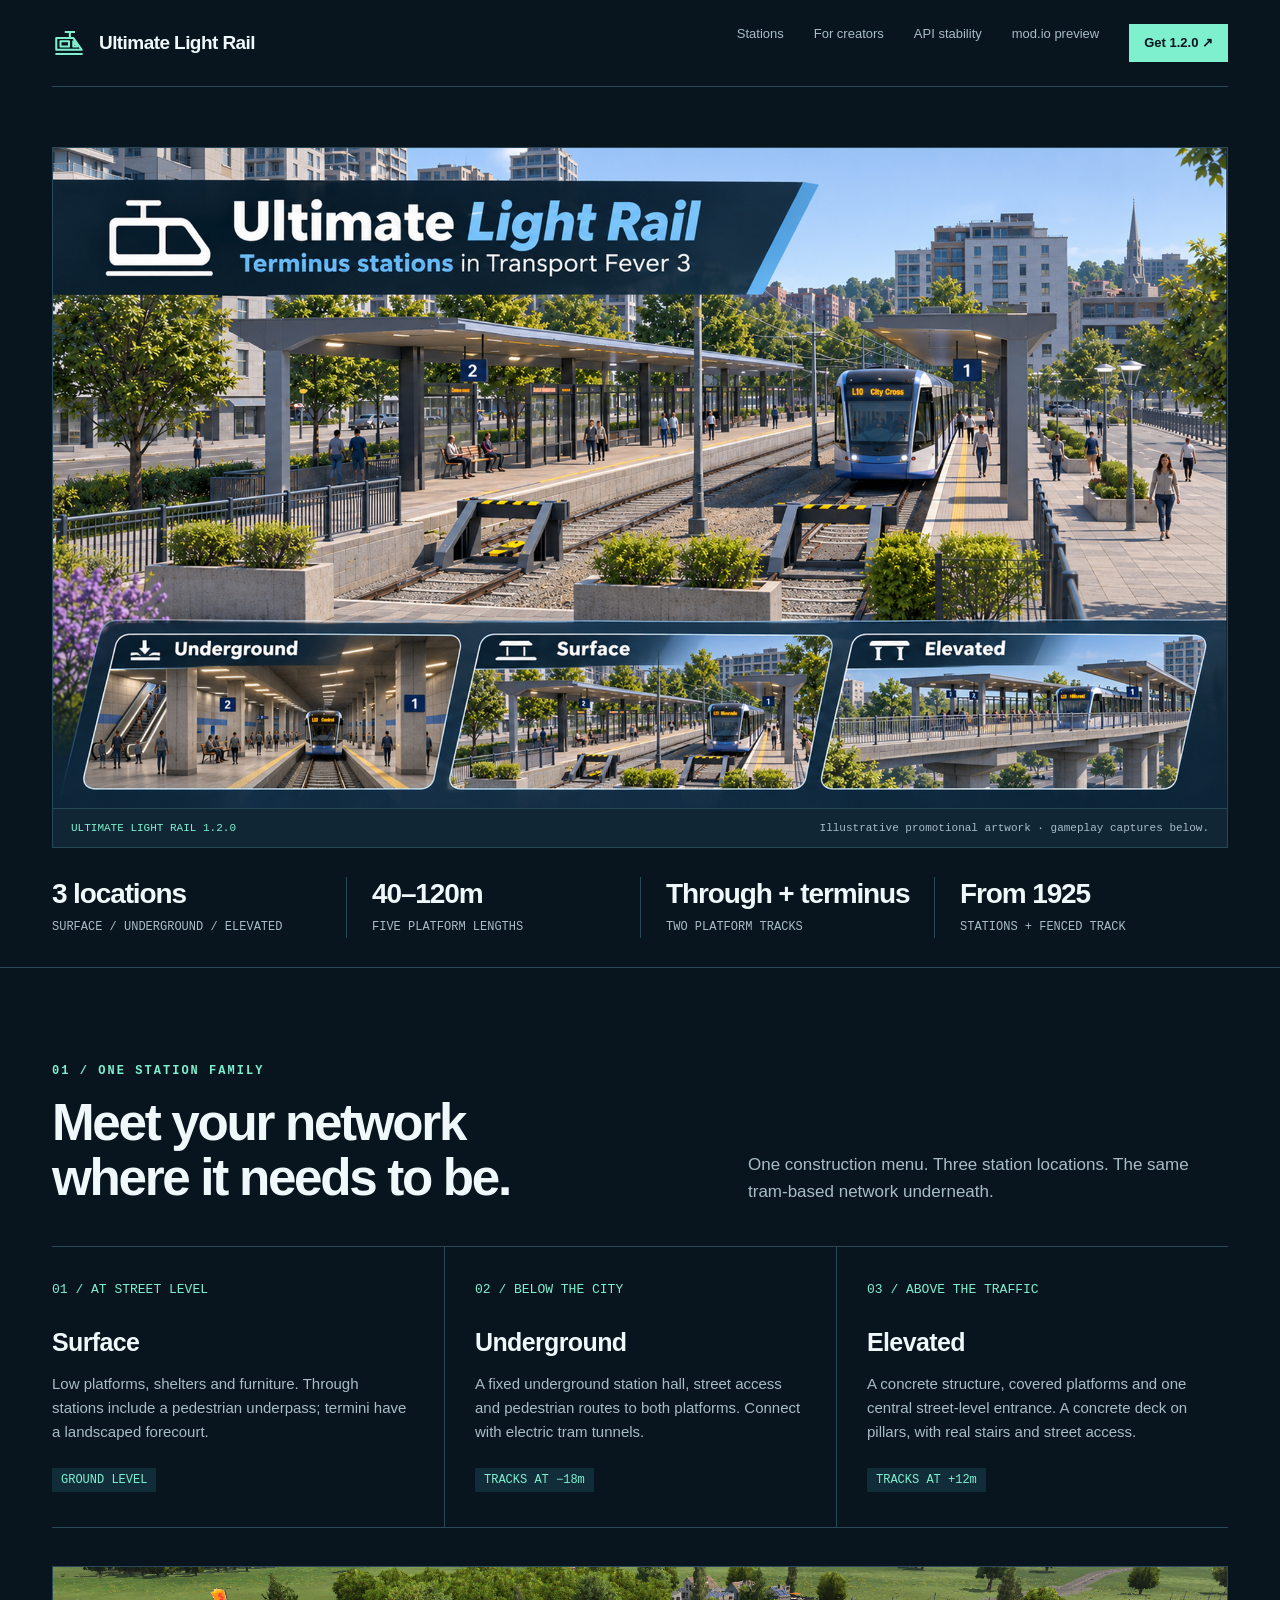
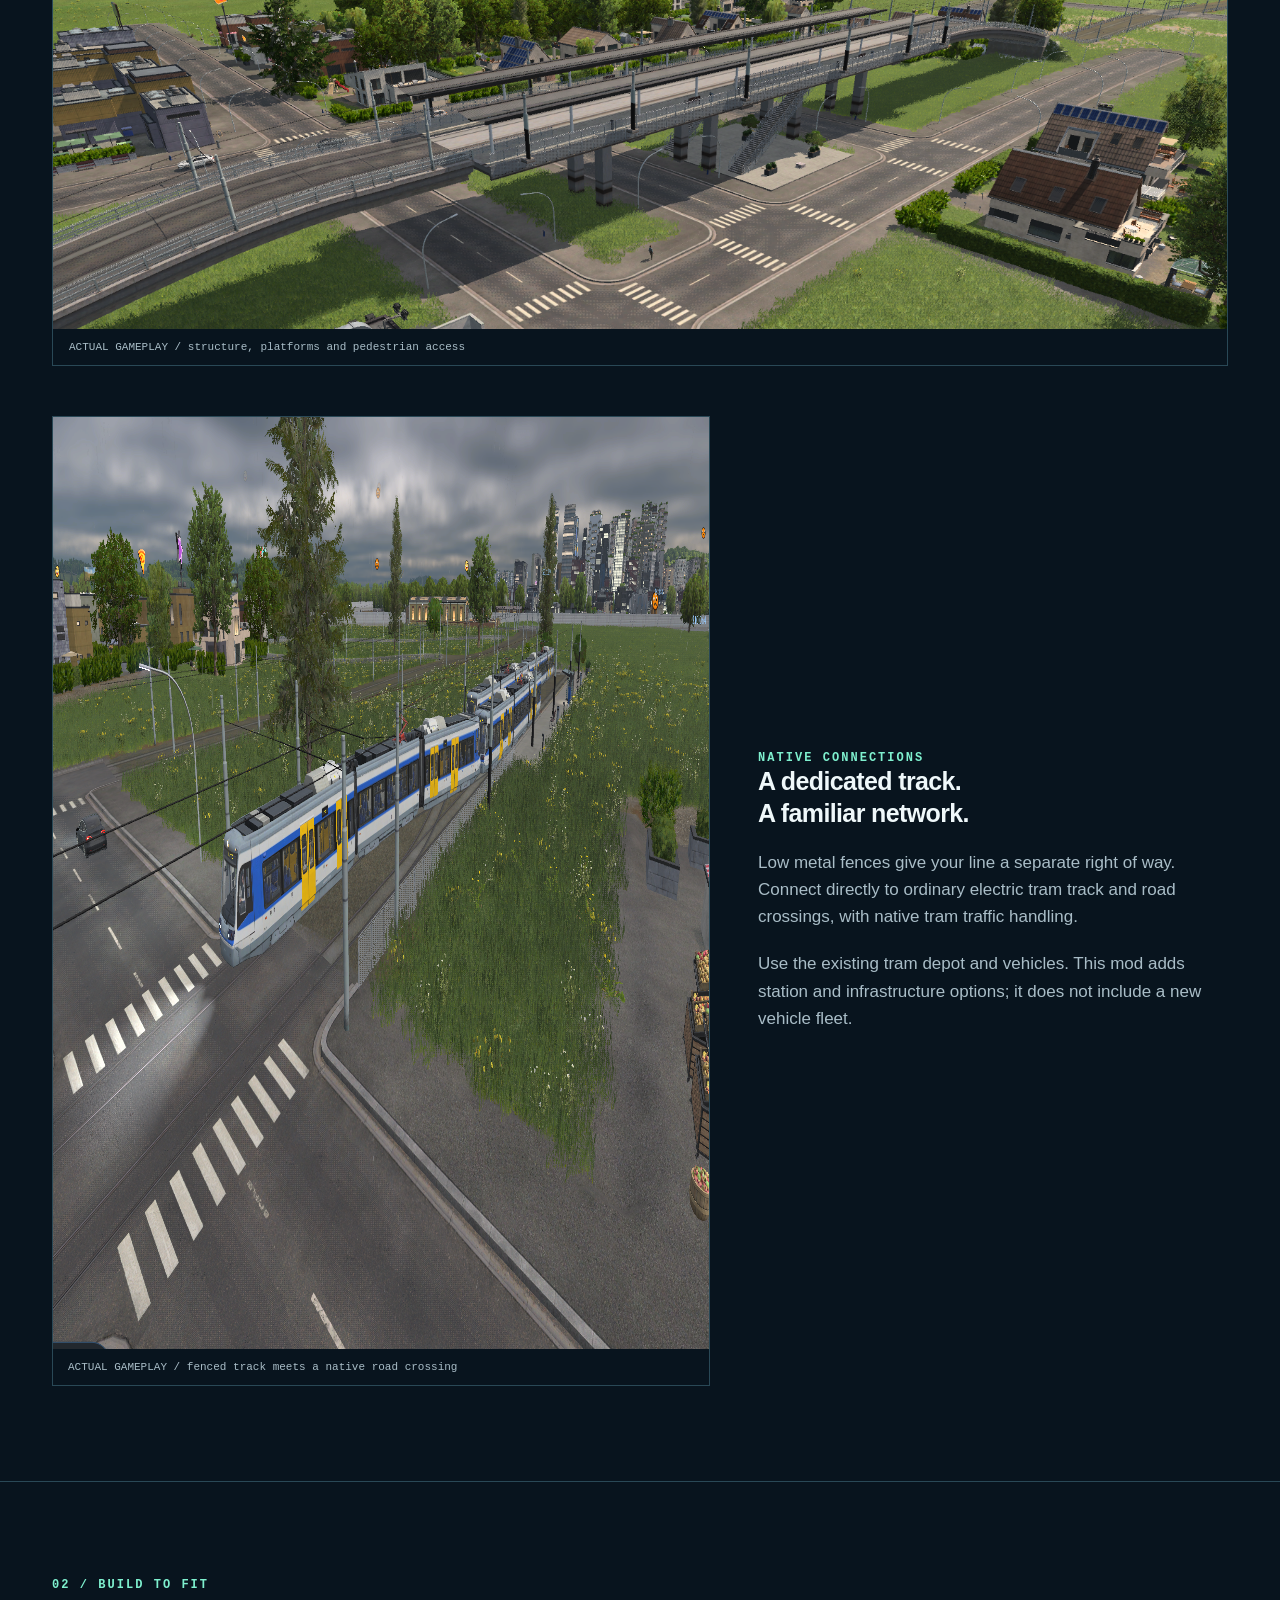
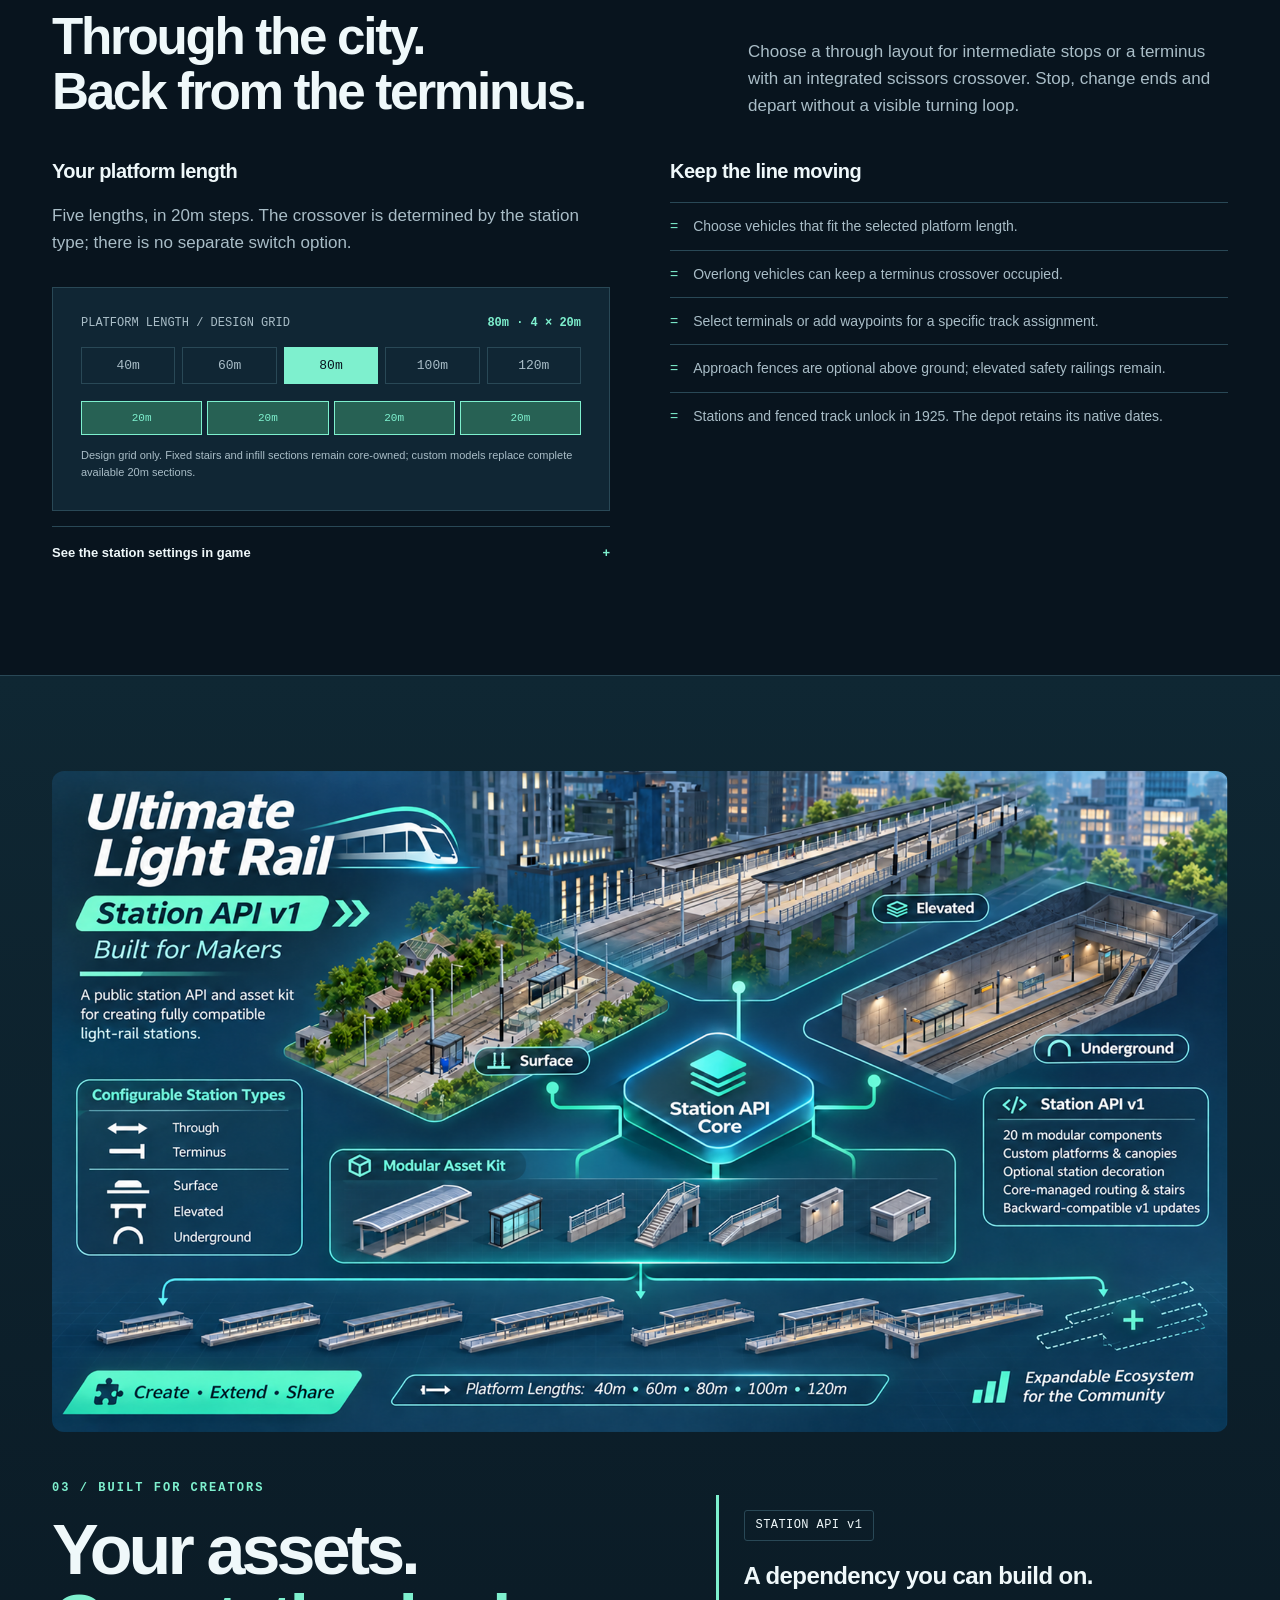
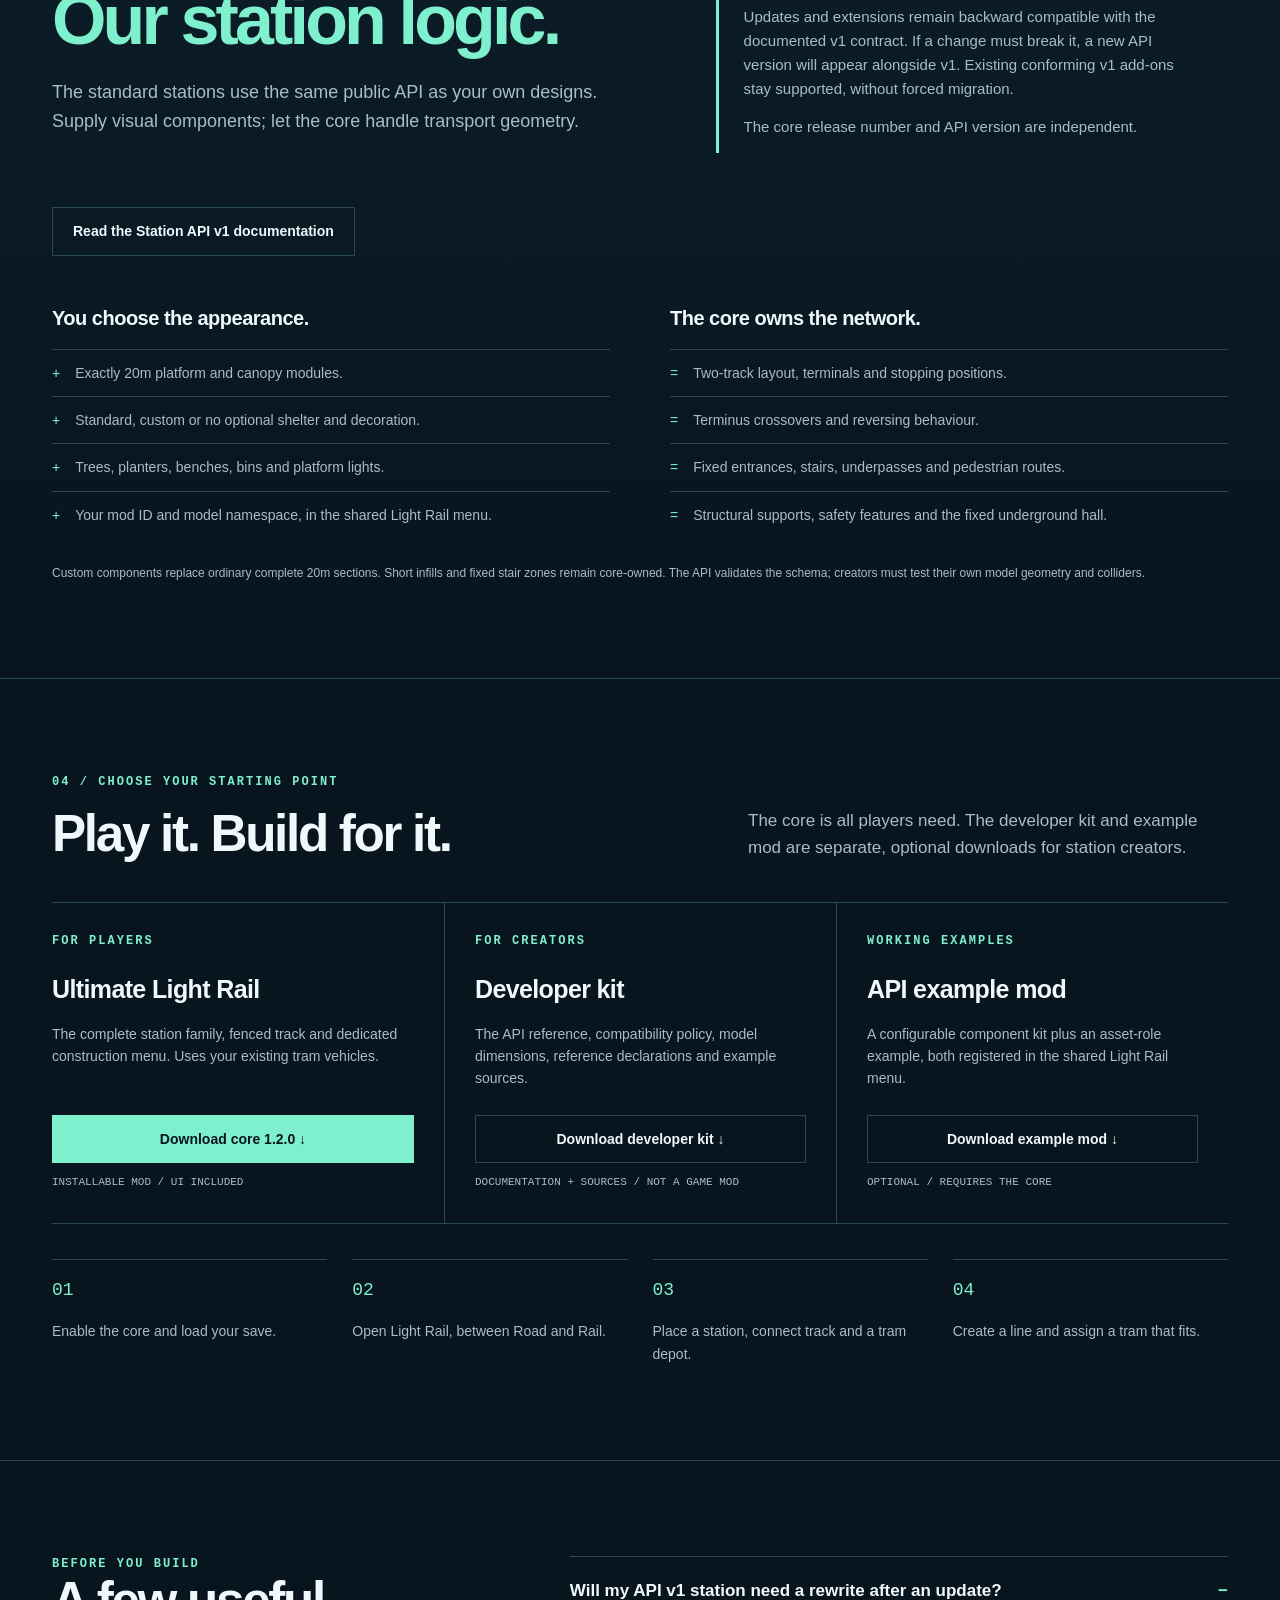
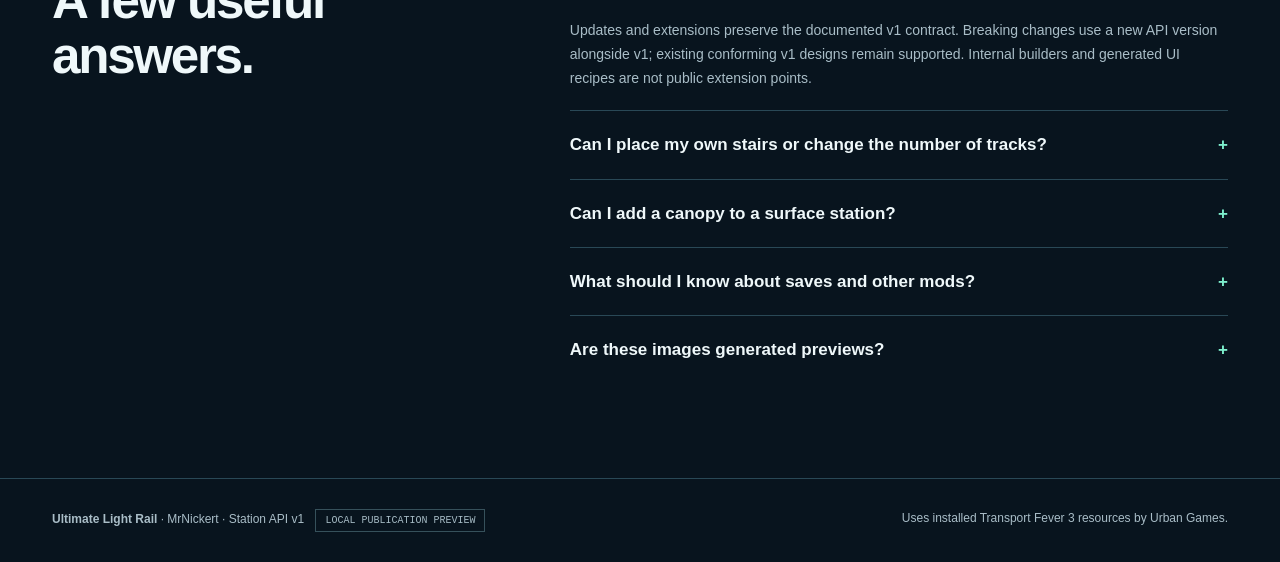
==== commit dcd26909: "Prepare Ultimate Light Rail 1.2.0" ====
--- a/publication/landing/index.html
+++ b/publication/landing/index.html
@@ -1,13 +1,13 @@
 <!doctype html>
 <html lang="en"><head><meta charset="utf-8"><meta name="viewport" content="width=device-width,initial-scale=1"><meta name="description" content="Ultimate Light Rail: configurable tram-based stations and a public, backward-compatible station API for Transport Fever 3."><title>Ultimate Light Rail — stations for players, a framework for creators</title><link rel="stylesheet" href="styles.css"></head>
 <body>
-<div class="wrap"><nav aria-label="Main navigation"><a class="brand" href="#top"><svg viewBox="0 0 40 40" fill="none" aria-hidden="true"><path d="M5 28V14h20l10 14H5Zm5-10h10v6H10Zm15 0 5 6h-5ZM15 7h12m-6 0v7M4 33h32" stroke="currentColor" stroke-width="2.4" stroke-linejoin="round"/></svg>Ultimate Light Rail</a><div class="navlinks"><a href="#stations">Stations</a><a href="#makers">For creators</a><a href="#compatibility">API stability</a><a href="../modio-preview.html">mod.io preview</a><a class="navcta" href="#downloads">Get 1.1.1 ↗</a></div></nav>
-<header id="top" class="hero"><div class="hero-photo"><img src="../media/cover.png" width="1920" height="1080" alt="Ultimate Light Rail — illustrated promotional cover"><div class="caption"><span>ULTIMATE LIGHT RAIL 1.1.1</span><span>Illustrative promotional artwork · gameplay captures below.</span></div></div><div class="facts"><div class="fact"><strong>3 locations</strong><span>SURFACE / UNDERGROUND / ELEVATED</span></div><div class="fact"><strong>40–120m</strong><span>FIVE PLATFORM LENGTHS</span></div><div class="fact"><strong>Through + terminus</strong><span>TWO PLATFORM TRACKS</span></div><div class="fact"><strong>From 1925</strong><span>STATIONS + FENCED TRACK</span></div></div></header></div>
+<div class="wrap"><nav aria-label="Main navigation"><a class="brand" href="#top"><svg viewBox="0 0 40 40" fill="none" aria-hidden="true"><path d="M5 28V14h20l10 14H5Zm5-10h10v6H10Zm15 0 5 6h-5ZM15 7h12m-6 0v7M4 33h32" stroke="currentColor" stroke-width="2.4" stroke-linejoin="round"/></svg>Ultimate Light Rail</a><div class="navlinks"><a href="#stations">Stations</a><a href="#makers">For creators</a><a href="#compatibility">API stability</a><a href="../modio-preview.html">mod.io preview</a><a class="navcta" href="#downloads">Get 1.2.0 ↗</a></div></nav>
+<header id="top" class="hero"><div class="hero-photo"><img src="../media/cover.png" width="1920" height="1080" alt="Ultimate Light Rail — illustrated promotional cover"><div class="caption"><span>ULTIMATE LIGHT RAIL 1.2.0</span><span>Illustrative promotional artwork · gameplay captures below.</span></div></div><div class="facts"><div class="fact"><strong>3 locations</strong><span>SURFACE / UNDERGROUND / ELEVATED</span></div><div class="fact"><strong>40–120m</strong><span>FIVE PLATFORM LENGTHS</span></div><div class="fact"><strong>Through + terminus</strong><span>TWO PLATFORM TRACKS</span></div><div class="fact"><strong>From 1925</strong><span>STATIONS + FENCED TRACK</span></div></div></header></div>
 <main>
 <section id="stations" class="rule"><div class="wrap"><div class="section-head"><div><div class="eyebrow">01 / one station family</div><h2>Meet your network<br>where it needs to be.</h2></div><p>One construction menu. Three station locations. The same tram-based network underneath.</p></div><div class="places"><article class="place"><div class="num">01 / AT STREET LEVEL</div><h3>Surface</h3><p>Low platforms, shelters and furniture. Through stations include a pedestrian underpass; termini have a landscaped forecourt.</p><span class="altitude">GROUND LEVEL</span></article><article class="place"><div class="num">02 / BELOW THE CITY</div><h3>Underground</h3><p>A fixed underground station hall, street access and pedestrian routes to both platforms. Connect with electric tram tunnels.</p><span class="altitude">TRACKS AT −18m</span></article><article class="place"><div class="num">03 / ABOVE THE TRAFFIC</div><h3>Elevated</h3><p>A concrete structure, covered platforms and one central street-level entrance. A concrete deck on pillars, with real stairs and street access.</p><span class="altitude">TRACKS AT +12m</span></article></div><figure class="daylight-proof"><img src="../media/gameplay-elevated-daylight.png" alt="Elevated station in daylight, showing a concrete viaduct, platform roofs and central street access"><figcaption>ACTUAL GAMEPLAY / structure, platforms and pedestrian access</figcaption></figure><div class="track-story"><figure><img src="../media/gameplay-fenced-crossing.png" width="1917" height="932" alt="A tram passing through a road crossing on fenced light rail track"><figcaption>ACTUAL GAMEPLAY / fenced track meets a native road crossing</figcaption></figure><div><div class="eyebrow">Native connections</div><h3>A dedicated track.<br>A familiar network.</h3><p>Low metal fences give your line a separate right of way. Connect directly to ordinary electric tram track and road crossings, with native tram traffic handling.</p><p>Use the existing tram depot and vehicles. This mod adds station and infrastructure options; it does not include a new vehicle fleet.</p></div></div></div></section>
 <section class="rule"><div class="wrap"><div class="section-head"><div><div class="eyebrow">02 / build to fit</div><h2>Through the city.<br>Back from the terminus.</h2></div><p>Choose a through layout for intermediate stops or a terminus with an integrated scissors crossover. Stop, change ends and depart without a visible turning loop.</p></div><div class="responsibilities" style="padding-top:0"><div><h3>Your platform length</h3><p class="muted">Five lengths, in 20m steps. The crossover is determined by the station type; there is no separate switch option.</p><div class="config"><div class="config-label"><span>PLATFORM LENGTH / DESIGN GRID</span><strong id="grid-caption" class="mint">80m · 4 × 20m</strong></div><div class="lengths" role="group" aria-label="Explore platform lengths"><button data-length="40" aria-pressed="false">40m</button><button data-length="60" aria-pressed="false">60m</button><button data-length="80" class="active" aria-pressed="true">80m</button><button data-length="100" aria-pressed="false">100m</button><button data-length="120" aria-pressed="false">120m</button></div><div class="module-grid" id="modules"><span>20m</span><span>20m</span><span>20m</span><span>20m</span></div><small>Design grid only. Fixed stairs and infill sections remain core-owned; custom models replace complete available 20m sections.</small></div><details class="settings-proof"><summary>See the station settings in game</summary><a href="../media/gameplay-station-settings.png" data-lightbox><img src="../media/gameplay-station-settings.png" alt="In-game station settings showing location, through or terminus type, platform length and fences"><span>Open the original capture ↗</span></a></details></div><div class="core"><h3>Keep the line moving</h3><ul><li>Choose vehicles that fit the selected platform length.</li><li>Overlong vehicles can keep a terminus crossover occupied.</li><li>Select terminals or add waypoints for a specific track assignment.</li><li>Approach fences are optional above ground; elevated safety railings remain.</li><li>Stations and fenced track unlock in 1925. The depot retains its native dates.</li></ul></div></div></div></section>
 <section class="makers" id="makers"><div class="wrap"><a href="../media/api-overview.png" data-lightbox><img src="../media/api-overview.png" width="1920" height="1080" alt="Station API v1 — illustrated modular station framework" style="width:100%;height:auto;border-radius:12px;margin-bottom:48px"></a><div class="makers-intro"><div><div class="eyebrow">03 / built for creators</div><h2 class="api-title">Your assets.<br><span class="mint">Our station logic.</span></h2><p>The standard stations use the same public API as your own designs. Supply visual components; let the core handle transport geometry.</p></div><div class="promise" id="compatibility"><span class="pill">STATION API v1</span><h3 style="margin-top:20px">A dependency you can build on.</h3><p>Updates and extensions remain backward compatible with the documented v1 contract. If a change must break it, a new API version will appear alongside v1. Existing conforming v1 add-ons stay supported, without forced migration.</p><p>The core release number and API version are independent.</p></div></div><p><a class="btn" href="https://github.com/MrNickert/ultimate-light-rail/blob/main/docs/station-api-v1.md">Read the Station API v1 documentation</a></p><div class="responsibilities"><div><h3>You choose the appearance.</h3><ul><li>Exactly 20m platform and canopy modules.</li><li>Standard, custom or no optional shelter and decoration.</li><li>Trees, planters, benches, bins and platform lights.</li><li>Your mod ID and model namespace, in the shared Light Rail menu.</li></ul></div><div class="core"><h3>The core owns the network.</h3><ul><li>Two-track layout, terminals and stopping positions.</li><li>Terminus crossovers and reversing behaviour.</li><li>Fixed entrances, stairs, underpasses and pedestrian routes.</li><li>Structural supports, safety features and the fixed underground hall.</li></ul></div></div><p class="compat-note">Custom components replace ordinary complete 20m sections. Short infills and fixed stair zones remain core-owned. The API validates the schema; creators must test their own model geometry and colliders.</p></div></section>
-<section id="downloads"><div class="wrap"><div class="section-head"><div><div class="eyebrow">04 / choose your starting point</div><h2>Play it. Build for it.</h2></div><p>The core is all players need. The developer kit and example mod are separate, optional downloads for station creators.</p></div><div class="downloads-grid"><article class="download"><div class="eyebrow">FOR PLAYERS</div><h3>Ultimate Light Rail</h3><p>The complete station family, fenced track and dedicated construction menu. Uses your existing tram vehicles.</p><a class="btn primary" href="../downloads/ultimate-light-rail-1.1.1.zip" download>Download core 1.1.1 ↓</a><small>INSTALLABLE MOD / UI INCLUDED</small></article><article class="download"><div class="eyebrow">FOR CREATORS</div><h3>Developer kit</h3><p>The API reference, compatibility policy, model dimensions, reference declarations and example sources.</p><a class="btn" href="../downloads/ultimate-light-rail-developer-kit-1.1.1.zip" download>Download developer kit ↓</a><small>DOCUMENTATION + SOURCES / NOT A GAME MOD</small></article><article class="download"><div class="eyebrow">WORKING EXAMPLES</div><h3>API example mod</h3><p>A configurable component kit plus an asset-role example, both registered in the shared Light Rail menu.</p><a class="btn" href="../downloads/ultimate-light-rail-contract-example-1.1.1.zip" download>Download example mod ↓</a><small>OPTIONAL / REQUIRES THE CORE</small></article></div><div class="start"><div class="step"><b>01</b><p>Enable the core and load your save.</p></div><div class="step"><b>02</b><p>Open Light Rail, between Road and Rail.</p></div><div class="step"><b>03</b><p>Place a station, connect track and a tram depot.</p></div><div class="step"><b>04</b><p>Create a line and assign a tram that fits.</p></div></div></div></section>
+<section id="downloads"><div class="wrap"><div class="section-head"><div><div class="eyebrow">04 / choose your starting point</div><h2>Play it. Build for it.</h2></div><p>The core is all players need. The developer kit and example mod are separate, optional downloads for station creators.</p></div><div class="downloads-grid"><article class="download"><div class="eyebrow">FOR PLAYERS</div><h3>Ultimate Light Rail</h3><p>The complete station family, fenced track and dedicated construction menu. Uses your existing tram vehicles.</p><a class="btn primary" href="../downloads/ultimate-light-rail-1.2.0.zip" download>Download core 1.2.0 ↓</a><small>INSTALLABLE MOD / UI INCLUDED</small></article><article class="download"><div class="eyebrow">FOR CREATORS</div><h3>Developer kit</h3><p>The API reference, compatibility policy, model dimensions, reference declarations and example sources.</p><a class="btn" href="../downloads/ultimate-light-rail-developer-kit-1.2.0.zip" download>Download developer kit ↓</a><small>DOCUMENTATION + SOURCES / NOT A GAME MOD</small></article><article class="download"><div class="eyebrow">WORKING EXAMPLES</div><h3>API example mod</h3><p>A configurable component kit plus an asset-role example, both registered in the shared Light Rail menu.</p><a class="btn" href="../downloads/ultimate-light-rail-contract-example-1.2.0.zip" download>Download example mod ↓</a><small>OPTIONAL / REQUIRES THE CORE</small></article></div><div class="start"><div class="step"><b>01</b><p>Enable the core and load your save.</p></div><div class="step"><b>02</b><p>Open Light Rail, between Road and Rail.</p></div><div class="step"><b>03</b><p>Place a station, connect track and a tram depot.</p></div><div class="step"><b>04</b><p>Create a line and assign a tram that fits.</p></div></div></div></section>
 <section class="rule"><div class="wrap faq"><div><div class="eyebrow">Before you build</div><h2>A few useful<br>answers.</h2></div><div><details open><summary>Will my API v1 station need a rewrite after an update?</summary><p>Updates and extensions preserve the documented v1 contract. Breaking changes use a new API version alongside v1; existing conforming v1 designs remain supported. Internal builders and generated UI recipes are not public extension points.</p></details><details><summary>Can I place my own stairs or change the number of tracks?</summary><p>API v1 fixes two tracks, platform width and height, entrances, stairs and routes. Customise supported visual components instead. The underground hall is fixed.</p></details><details><summary>Can I add a canopy to a surface station?</summary><p>Yes. Supply an explicit 20m canopy model through the component API. Surface defaults have no canopy; elevated defaults include one.</p></details><details><summary>What should I know about saves and other mods?</summary><p>Keep the core and any asset mods enabled while their objects remain in a save. This release does not migrate development saves. Other mods replacing the same native construction UI may conflict. Current in-game testing uses Windows/Steam.</p></details><details><summary>Are these images generated previews?</summary><p>The station and track scenes are real gameplay captures. The API component board includes the actual standalone example in game. Its code panels and the separate API contract board are documentation graphics, not simulated gameplay.</p></details></div></div></section>
 </main><footer><div class="wrap"><p><strong>Ultimate Light Rail</strong> · MrNickert · Station API v1 <span class="preview-tag">LOCAL PUBLICATION PREVIEW</span></p><p>Uses installed Transport Fever 3 resources by Urban Games.</p></div></footer>
 <dialog class="lightbox" id="lightbox"><button type="button" id="close-lightbox" aria-label="Close image">Close ×</button><img id="lightbox-image" alt=""></dialog>
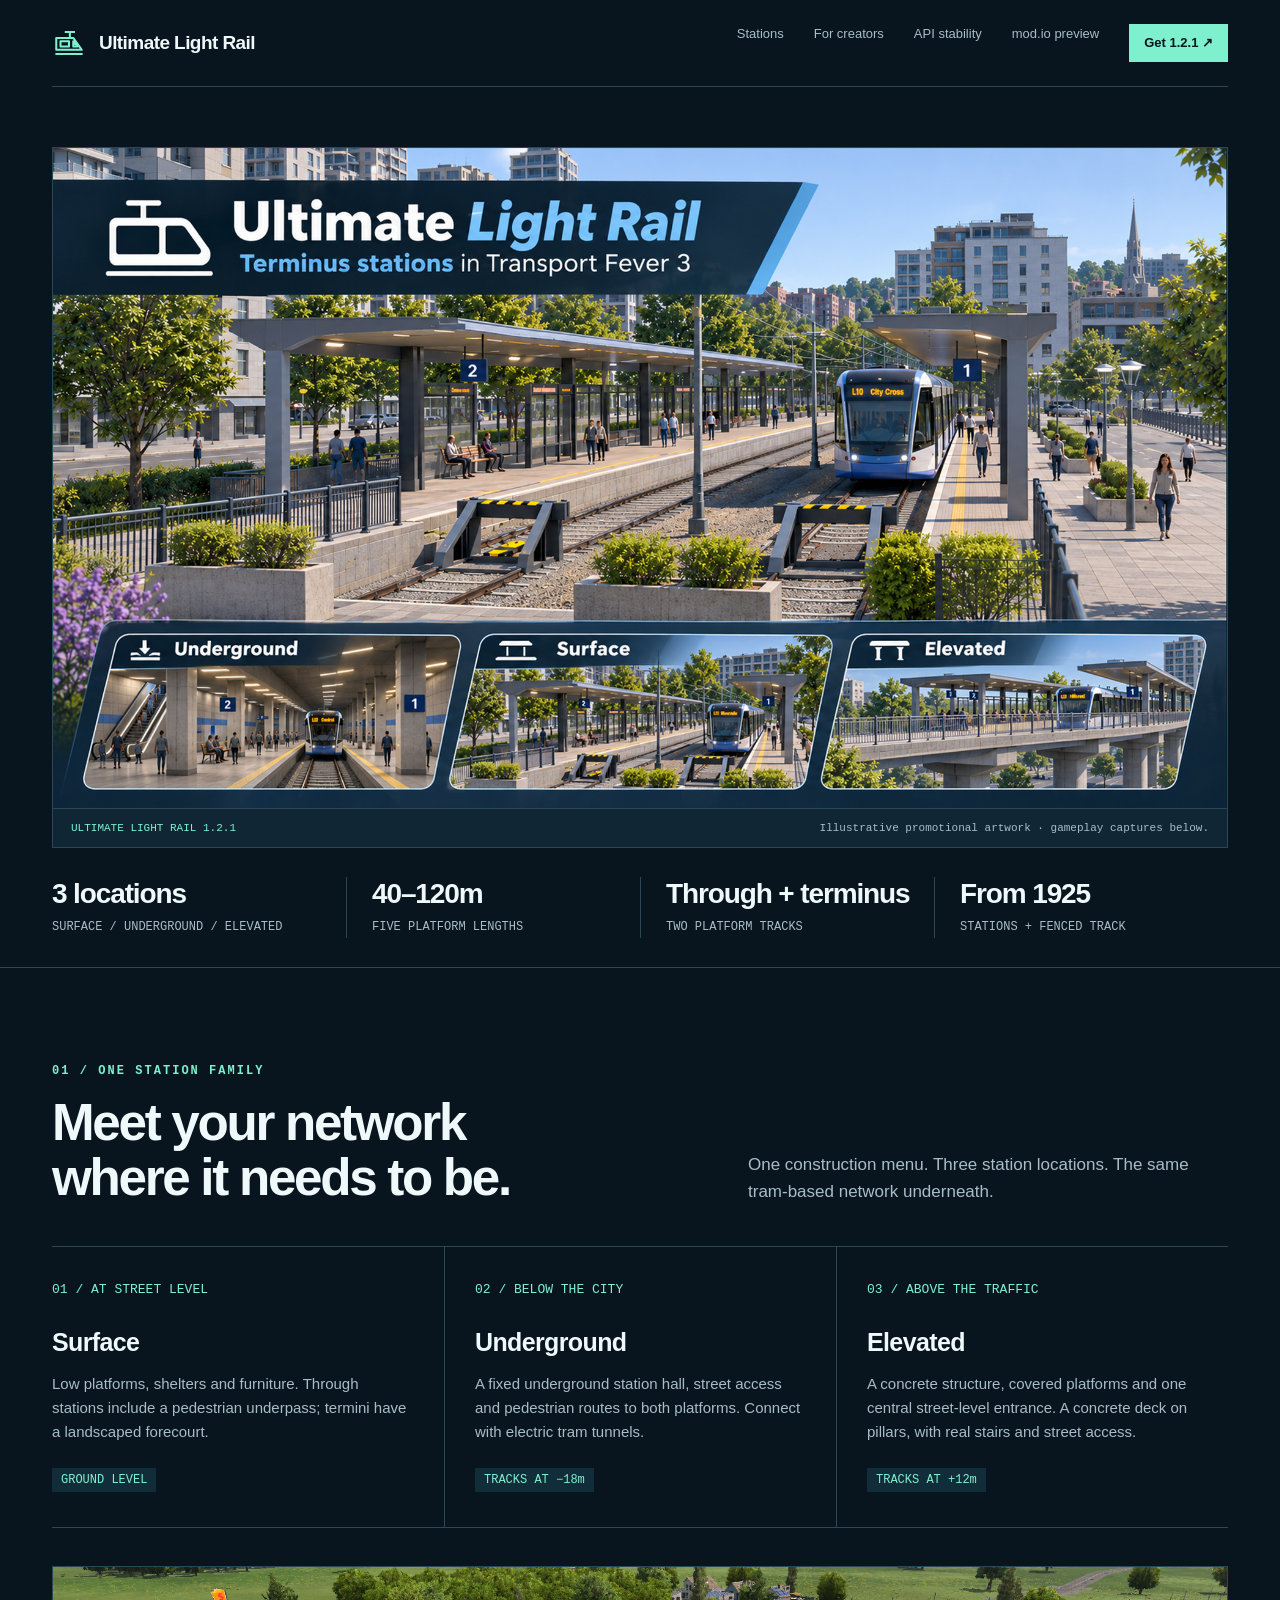
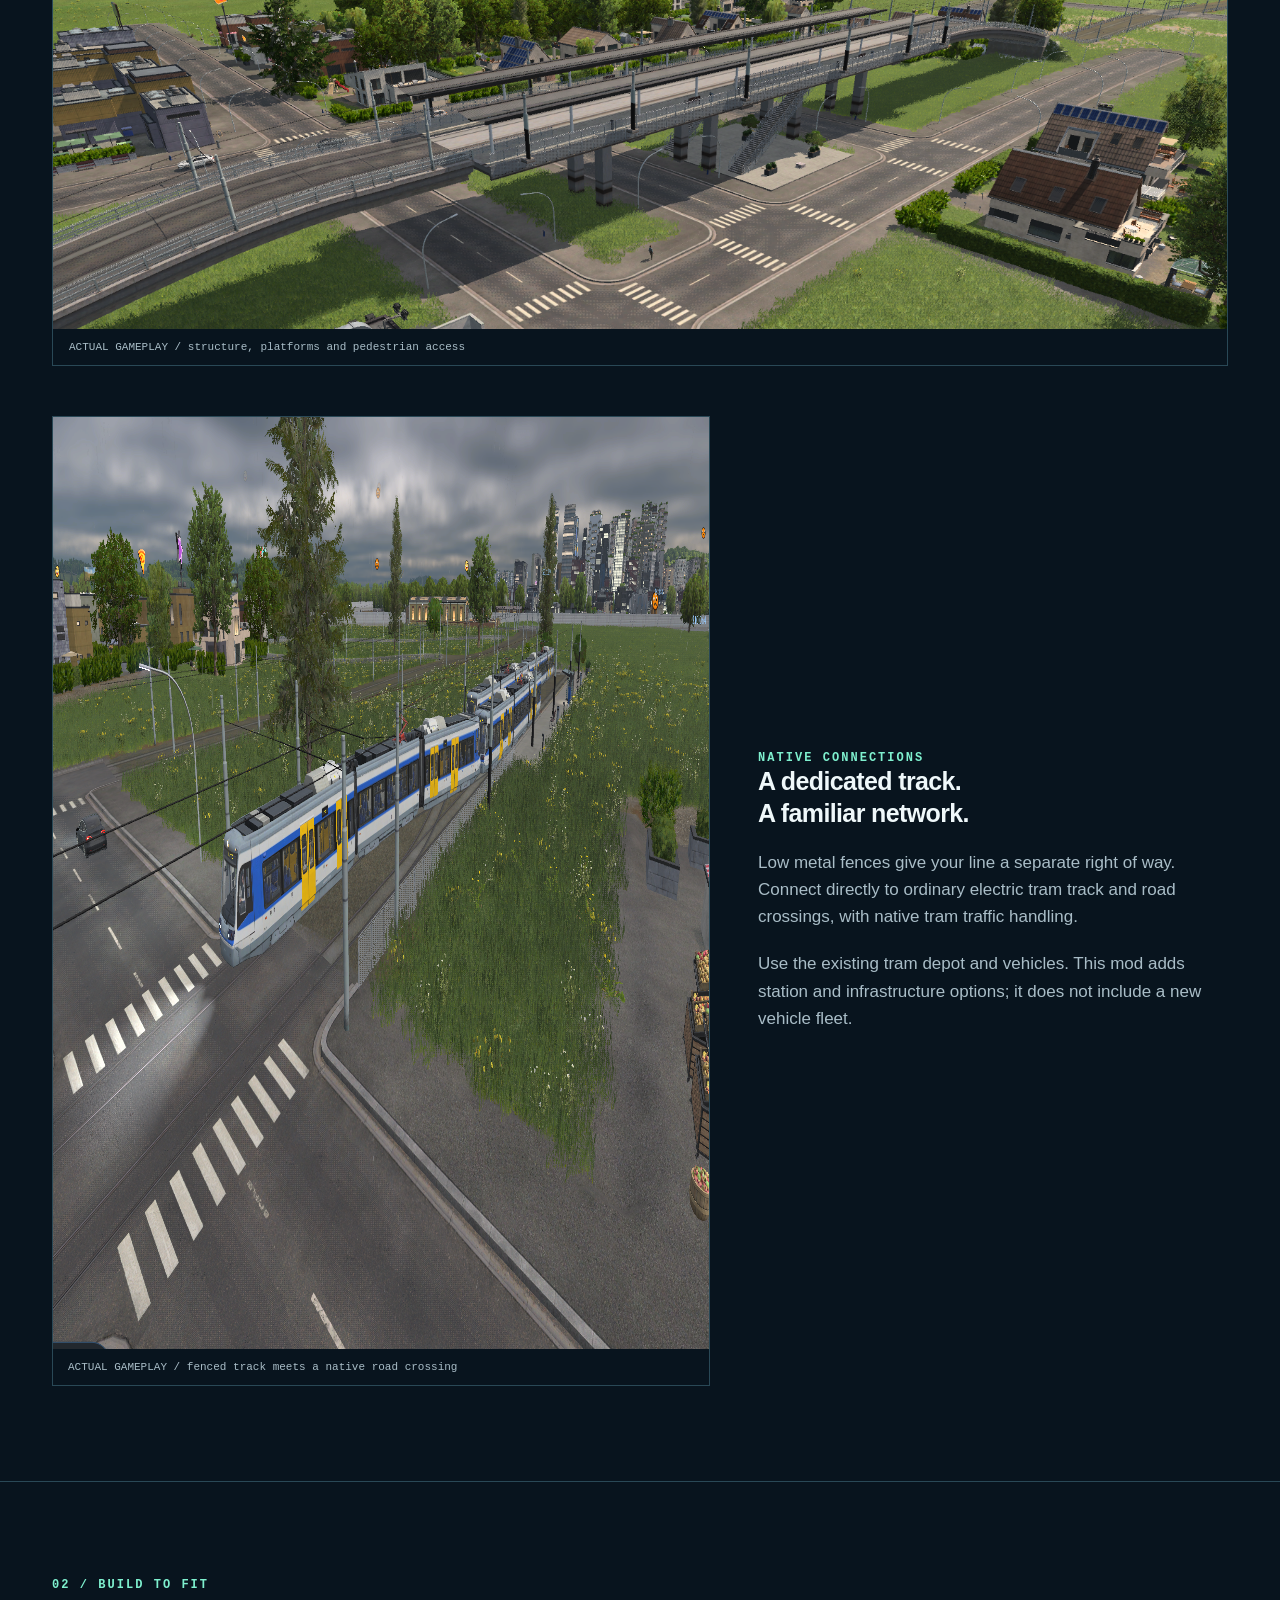
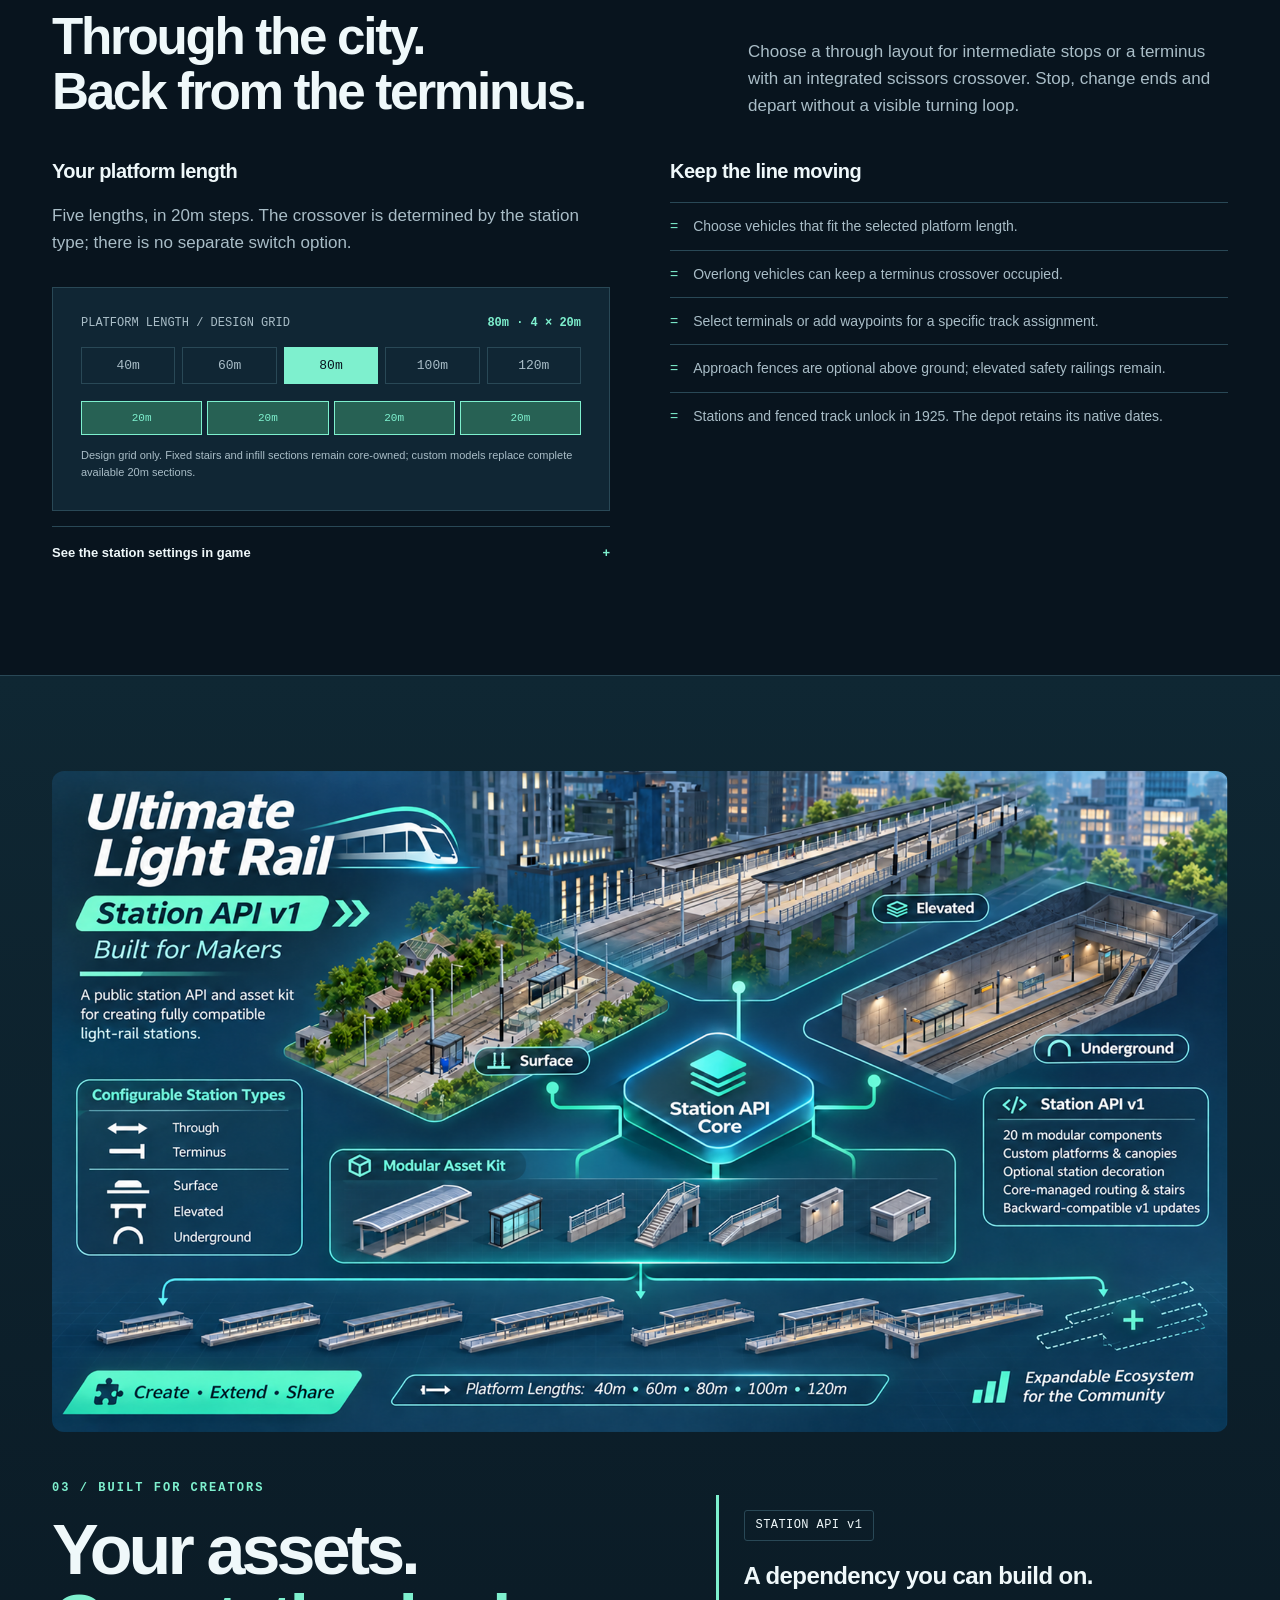
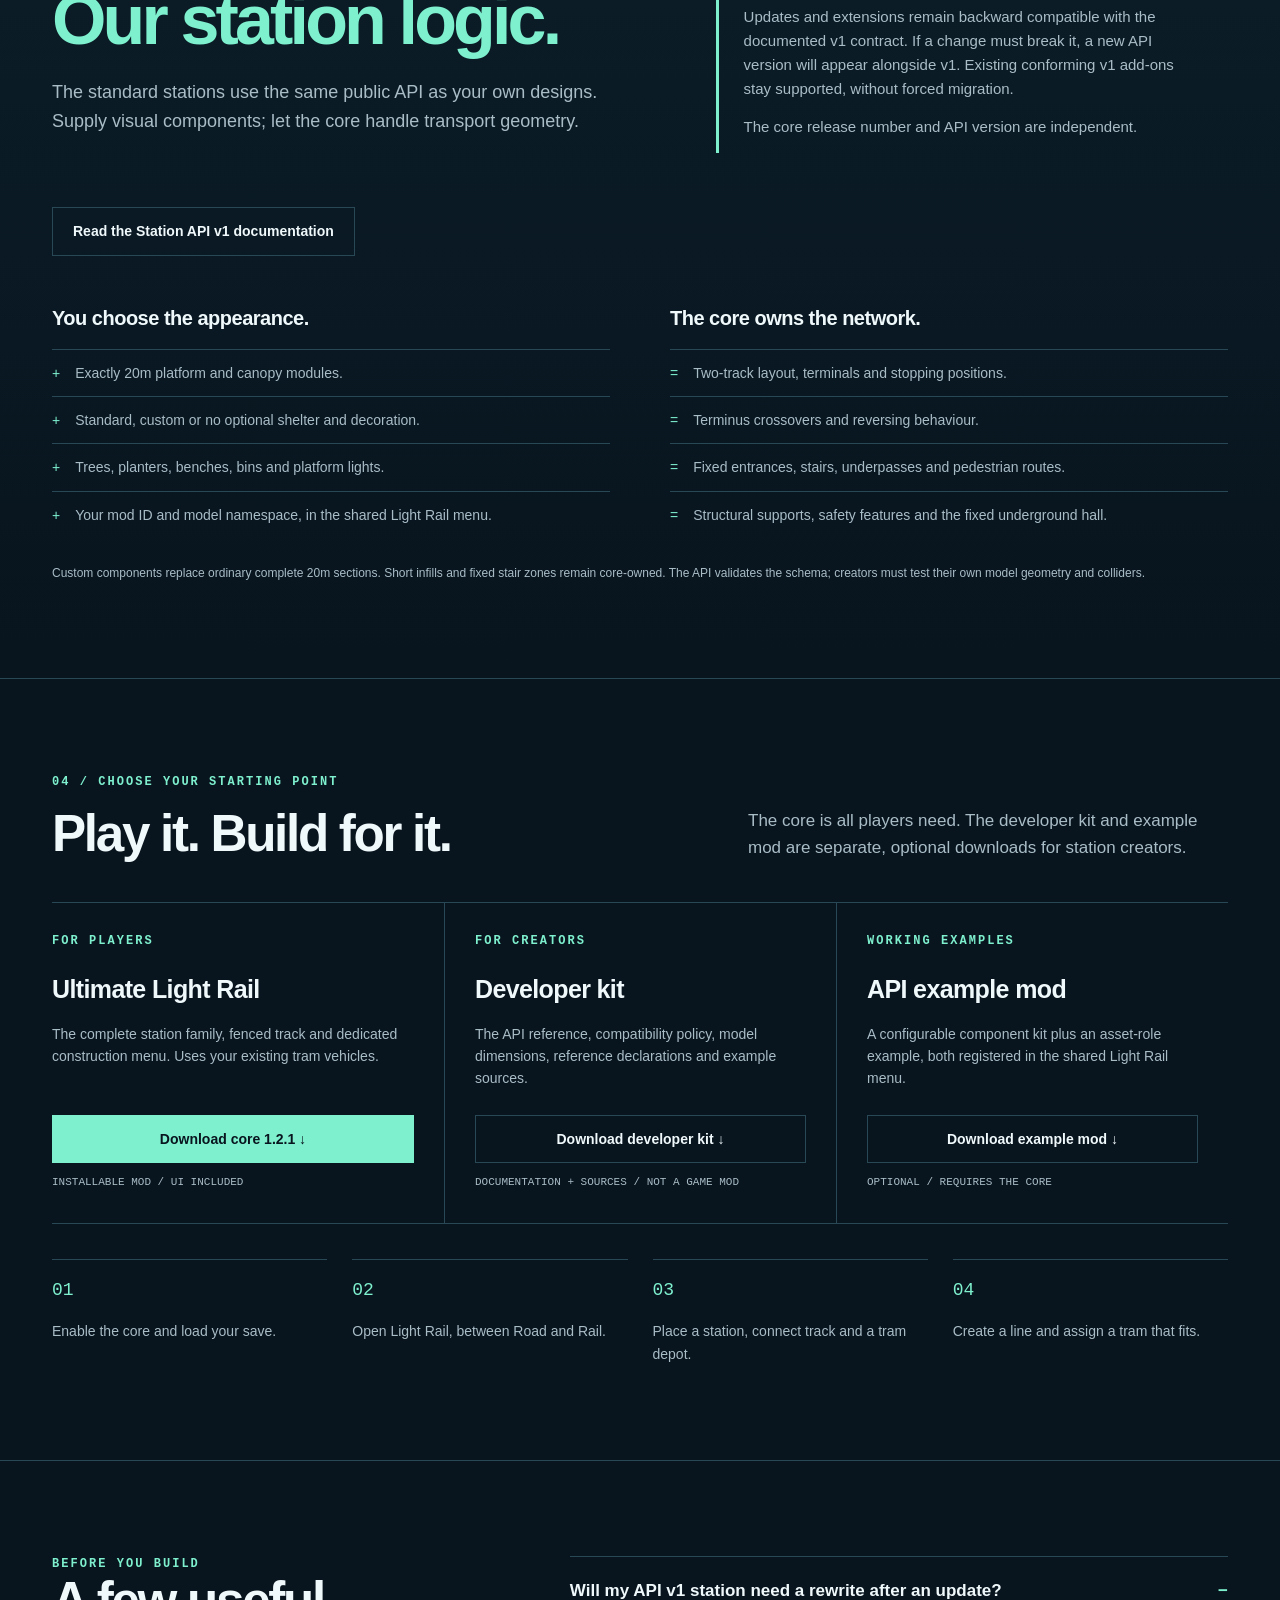
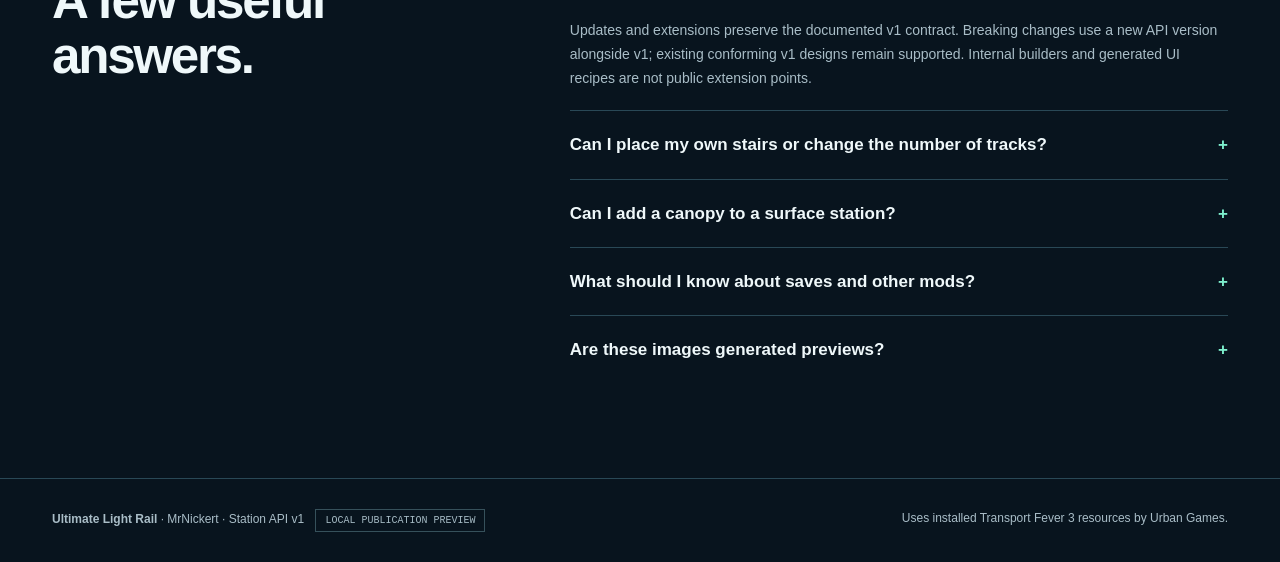
==== commit f5741bc9: "Prepare Ultimate Light Rail 1.2.1" ====
--- a/publication/landing/index.html
+++ b/publication/landing/index.html
@@ -1,13 +1,13 @@
 <!doctype html>
 <html lang="en"><head><meta charset="utf-8"><meta name="viewport" content="width=device-width,initial-scale=1"><meta name="description" content="Ultimate Light Rail: configurable tram-based stations and a public, backward-compatible station API for Transport Fever 3."><title>Ultimate Light Rail — stations for players, a framework for creators</title><link rel="stylesheet" href="styles.css"></head>
 <body>
-<div class="wrap"><nav aria-label="Main navigation"><a class="brand" href="#top"><svg viewBox="0 0 40 40" fill="none" aria-hidden="true"><path d="M5 28V14h20l10 14H5Zm5-10h10v6H10Zm15 0 5 6h-5ZM15 7h12m-6 0v7M4 33h32" stroke="currentColor" stroke-width="2.4" stroke-linejoin="round"/></svg>Ultimate Light Rail</a><div class="navlinks"><a href="#stations">Stations</a><a href="#makers">For creators</a><a href="#compatibility">API stability</a><a href="../modio-preview.html">mod.io preview</a><a class="navcta" href="#downloads">Get 1.2.0 ↗</a></div></nav>
-<header id="top" class="hero"><div class="hero-photo"><img src="../media/cover.png" width="1920" height="1080" alt="Ultimate Light Rail — illustrated promotional cover"><div class="caption"><span>ULTIMATE LIGHT RAIL 1.2.0</span><span>Illustrative promotional artwork · gameplay captures below.</span></div></div><div class="facts"><div class="fact"><strong>3 locations</strong><span>SURFACE / UNDERGROUND / ELEVATED</span></div><div class="fact"><strong>40–120m</strong><span>FIVE PLATFORM LENGTHS</span></div><div class="fact"><strong>Through + terminus</strong><span>TWO PLATFORM TRACKS</span></div><div class="fact"><strong>From 1925</strong><span>STATIONS + FENCED TRACK</span></div></div></header></div>
+<div class="wrap"><nav aria-label="Main navigation"><a class="brand" href="#top"><svg viewBox="0 0 40 40" fill="none" aria-hidden="true"><path d="M5 28V14h20l10 14H5Zm5-10h10v6H10Zm15 0 5 6h-5ZM15 7h12m-6 0v7M4 33h32" stroke="currentColor" stroke-width="2.4" stroke-linejoin="round"/></svg>Ultimate Light Rail</a><div class="navlinks"><a href="#stations">Stations</a><a href="#makers">For creators</a><a href="#compatibility">API stability</a><a href="../modio-preview.html">mod.io preview</a><a class="navcta" href="#downloads">Get 1.2.1 ↗</a></div></nav>
+<header id="top" class="hero"><div class="hero-photo"><img src="../media/cover.png" width="1920" height="1080" alt="Ultimate Light Rail — illustrated promotional cover"><div class="caption"><span>ULTIMATE LIGHT RAIL 1.2.1</span><span>Illustrative promotional artwork · gameplay captures below.</span></div></div><div class="facts"><div class="fact"><strong>3 locations</strong><span>SURFACE / UNDERGROUND / ELEVATED</span></div><div class="fact"><strong>40–120m</strong><span>FIVE PLATFORM LENGTHS</span></div><div class="fact"><strong>Through + terminus</strong><span>TWO PLATFORM TRACKS</span></div><div class="fact"><strong>From 1925</strong><span>STATIONS + FENCED TRACK</span></div></div></header></div>
 <main>
 <section id="stations" class="rule"><div class="wrap"><div class="section-head"><div><div class="eyebrow">01 / one station family</div><h2>Meet your network<br>where it needs to be.</h2></div><p>One construction menu. Three station locations. The same tram-based network underneath.</p></div><div class="places"><article class="place"><div class="num">01 / AT STREET LEVEL</div><h3>Surface</h3><p>Low platforms, shelters and furniture. Through stations include a pedestrian underpass; termini have a landscaped forecourt.</p><span class="altitude">GROUND LEVEL</span></article><article class="place"><div class="num">02 / BELOW THE CITY</div><h3>Underground</h3><p>A fixed underground station hall, street access and pedestrian routes to both platforms. Connect with electric tram tunnels.</p><span class="altitude">TRACKS AT −18m</span></article><article class="place"><div class="num">03 / ABOVE THE TRAFFIC</div><h3>Elevated</h3><p>A concrete structure, covered platforms and one central street-level entrance. A concrete deck on pillars, with real stairs and street access.</p><span class="altitude">TRACKS AT +12m</span></article></div><figure class="daylight-proof"><img src="../media/gameplay-elevated-daylight.png" alt="Elevated station in daylight, showing a concrete viaduct, platform roofs and central street access"><figcaption>ACTUAL GAMEPLAY / structure, platforms and pedestrian access</figcaption></figure><div class="track-story"><figure><img src="../media/gameplay-fenced-crossing.png" width="1917" height="932" alt="A tram passing through a road crossing on fenced light rail track"><figcaption>ACTUAL GAMEPLAY / fenced track meets a native road crossing</figcaption></figure><div><div class="eyebrow">Native connections</div><h3>A dedicated track.<br>A familiar network.</h3><p>Low metal fences give your line a separate right of way. Connect directly to ordinary electric tram track and road crossings, with native tram traffic handling.</p><p>Use the existing tram depot and vehicles. This mod adds station and infrastructure options; it does not include a new vehicle fleet.</p></div></div></div></section>
 <section class="rule"><div class="wrap"><div class="section-head"><div><div class="eyebrow">02 / build to fit</div><h2>Through the city.<br>Back from the terminus.</h2></div><p>Choose a through layout for intermediate stops or a terminus with an integrated scissors crossover. Stop, change ends and depart without a visible turning loop.</p></div><div class="responsibilities" style="padding-top:0"><div><h3>Your platform length</h3><p class="muted">Five lengths, in 20m steps. The crossover is determined by the station type; there is no separate switch option.</p><div class="config"><div class="config-label"><span>PLATFORM LENGTH / DESIGN GRID</span><strong id="grid-caption" class="mint">80m · 4 × 20m</strong></div><div class="lengths" role="group" aria-label="Explore platform lengths"><button data-length="40" aria-pressed="false">40m</button><button data-length="60" aria-pressed="false">60m</button><button data-length="80" class="active" aria-pressed="true">80m</button><button data-length="100" aria-pressed="false">100m</button><button data-length="120" aria-pressed="false">120m</button></div><div class="module-grid" id="modules"><span>20m</span><span>20m</span><span>20m</span><span>20m</span></div><small>Design grid only. Fixed stairs and infill sections remain core-owned; custom models replace complete available 20m sections.</small></div><details class="settings-proof"><summary>See the station settings in game</summary><a href="../media/gameplay-station-settings.png" data-lightbox><img src="../media/gameplay-station-settings.png" alt="In-game station settings showing location, through or terminus type, platform length and fences"><span>Open the original capture ↗</span></a></details></div><div class="core"><h3>Keep the line moving</h3><ul><li>Choose vehicles that fit the selected platform length.</li><li>Overlong vehicles can keep a terminus crossover occupied.</li><li>Select terminals or add waypoints for a specific track assignment.</li><li>Approach fences are optional above ground; elevated safety railings remain.</li><li>Stations and fenced track unlock in 1925. The depot retains its native dates.</li></ul></div></div></div></section>
 <section class="makers" id="makers"><div class="wrap"><a href="../media/api-overview.png" data-lightbox><img src="../media/api-overview.png" width="1920" height="1080" alt="Station API v1 — illustrated modular station framework" style="width:100%;height:auto;border-radius:12px;margin-bottom:48px"></a><div class="makers-intro"><div><div class="eyebrow">03 / built for creators</div><h2 class="api-title">Your assets.<br><span class="mint">Our station logic.</span></h2><p>The standard stations use the same public API as your own designs. Supply visual components; let the core handle transport geometry.</p></div><div class="promise" id="compatibility"><span class="pill">STATION API v1</span><h3 style="margin-top:20px">A dependency you can build on.</h3><p>Updates and extensions remain backward compatible with the documented v1 contract. If a change must break it, a new API version will appear alongside v1. Existing conforming v1 add-ons stay supported, without forced migration.</p><p>The core release number and API version are independent.</p></div></div><p><a class="btn" href="https://github.com/MrNickert/ultimate-light-rail/blob/main/docs/station-api-v1.md">Read the Station API v1 documentation</a></p><div class="responsibilities"><div><h3>You choose the appearance.</h3><ul><li>Exactly 20m platform and canopy modules.</li><li>Standard, custom or no optional shelter and decoration.</li><li>Trees, planters, benches, bins and platform lights.</li><li>Your mod ID and model namespace, in the shared Light Rail menu.</li></ul></div><div class="core"><h3>The core owns the network.</h3><ul><li>Two-track layout, terminals and stopping positions.</li><li>Terminus crossovers and reversing behaviour.</li><li>Fixed entrances, stairs, underpasses and pedestrian routes.</li><li>Structural supports, safety features and the fixed underground hall.</li></ul></div></div><p class="compat-note">Custom components replace ordinary complete 20m sections. Short infills and fixed stair zones remain core-owned. The API validates the schema; creators must test their own model geometry and colliders.</p></div></section>
-<section id="downloads"><div class="wrap"><div class="section-head"><div><div class="eyebrow">04 / choose your starting point</div><h2>Play it. Build for it.</h2></div><p>The core is all players need. The developer kit and example mod are separate, optional downloads for station creators.</p></div><div class="downloads-grid"><article class="download"><div class="eyebrow">FOR PLAYERS</div><h3>Ultimate Light Rail</h3><p>The complete station family, fenced track and dedicated construction menu. Uses your existing tram vehicles.</p><a class="btn primary" href="../downloads/ultimate-light-rail-1.2.0.zip" download>Download core 1.2.0 ↓</a><small>INSTALLABLE MOD / UI INCLUDED</small></article><article class="download"><div class="eyebrow">FOR CREATORS</div><h3>Developer kit</h3><p>The API reference, compatibility policy, model dimensions, reference declarations and example sources.</p><a class="btn" href="../downloads/ultimate-light-rail-developer-kit-1.2.0.zip" download>Download developer kit ↓</a><small>DOCUMENTATION + SOURCES / NOT A GAME MOD</small></article><article class="download"><div class="eyebrow">WORKING EXAMPLES</div><h3>API example mod</h3><p>A configurable component kit plus an asset-role example, both registered in the shared Light Rail menu.</p><a class="btn" href="../downloads/ultimate-light-rail-contract-example-1.2.0.zip" download>Download example mod ↓</a><small>OPTIONAL / REQUIRES THE CORE</small></article></div><div class="start"><div class="step"><b>01</b><p>Enable the core and load your save.</p></div><div class="step"><b>02</b><p>Open Light Rail, between Road and Rail.</p></div><div class="step"><b>03</b><p>Place a station, connect track and a tram depot.</p></div><div class="step"><b>04</b><p>Create a line and assign a tram that fits.</p></div></div></div></section>
+<section id="downloads"><div class="wrap"><div class="section-head"><div><div class="eyebrow">04 / choose your starting point</div><h2>Play it. Build for it.</h2></div><p>The core is all players need. The developer kit and example mod are separate, optional downloads for station creators.</p></div><div class="downloads-grid"><article class="download"><div class="eyebrow">FOR PLAYERS</div><h3>Ultimate Light Rail</h3><p>The complete station family, fenced track and dedicated construction menu. Uses your existing tram vehicles.</p><a class="btn primary" href="../downloads/ultimate-light-rail-1.2.1.zip" download>Download core 1.2.1 ↓</a><small>INSTALLABLE MOD / UI INCLUDED</small></article><article class="download"><div class="eyebrow">FOR CREATORS</div><h3>Developer kit</h3><p>The API reference, compatibility policy, model dimensions, reference declarations and example sources.</p><a class="btn" href="../downloads/ultimate-light-rail-developer-kit-1.2.1.zip" download>Download developer kit ↓</a><small>DOCUMENTATION + SOURCES / NOT A GAME MOD</small></article><article class="download"><div class="eyebrow">WORKING EXAMPLES</div><h3>API example mod</h3><p>A configurable component kit plus an asset-role example, both registered in the shared Light Rail menu.</p><a class="btn" href="../downloads/ultimate-light-rail-contract-example-1.2.1.zip" download>Download example mod ↓</a><small>OPTIONAL / REQUIRES THE CORE</small></article></div><div class="start"><div class="step"><b>01</b><p>Enable the core and load your save.</p></div><div class="step"><b>02</b><p>Open Light Rail, between Road and Rail.</p></div><div class="step"><b>03</b><p>Place a station, connect track and a tram depot.</p></div><div class="step"><b>04</b><p>Create a line and assign a tram that fits.</p></div></div></div></section>
 <section class="rule"><div class="wrap faq"><div><div class="eyebrow">Before you build</div><h2>A few useful<br>answers.</h2></div><div><details open><summary>Will my API v1 station need a rewrite after an update?</summary><p>Updates and extensions preserve the documented v1 contract. Breaking changes use a new API version alongside v1; existing conforming v1 designs remain supported. Internal builders and generated UI recipes are not public extension points.</p></details><details><summary>Can I place my own stairs or change the number of tracks?</summary><p>API v1 fixes two tracks, platform width and height, entrances, stairs and routes. Customise supported visual components instead. The underground hall is fixed.</p></details><details><summary>Can I add a canopy to a surface station?</summary><p>Yes. Supply an explicit 20m canopy model through the component API. Surface defaults have no canopy; elevated defaults include one.</p></details><details><summary>What should I know about saves and other mods?</summary><p>Keep the core and any asset mods enabled while their objects remain in a save. This release does not migrate development saves. Other mods replacing the same native construction UI may conflict. Current in-game testing uses Windows/Steam.</p></details><details><summary>Are these images generated previews?</summary><p>The station and track scenes are real gameplay captures. The API component board includes the actual standalone example in game. Its code panels and the separate API contract board are documentation graphics, not simulated gameplay.</p></details></div></div></section>
 </main><footer><div class="wrap"><p><strong>Ultimate Light Rail</strong> · MrNickert · Station API v1 <span class="preview-tag">LOCAL PUBLICATION PREVIEW</span></p><p>Uses installed Transport Fever 3 resources by Urban Games.</p></div></footer>
 <dialog class="lightbox" id="lightbox"><button type="button" id="close-lightbox" aria-label="Close image">Close ×</button><img id="lightbox-image" alt=""></dialog>
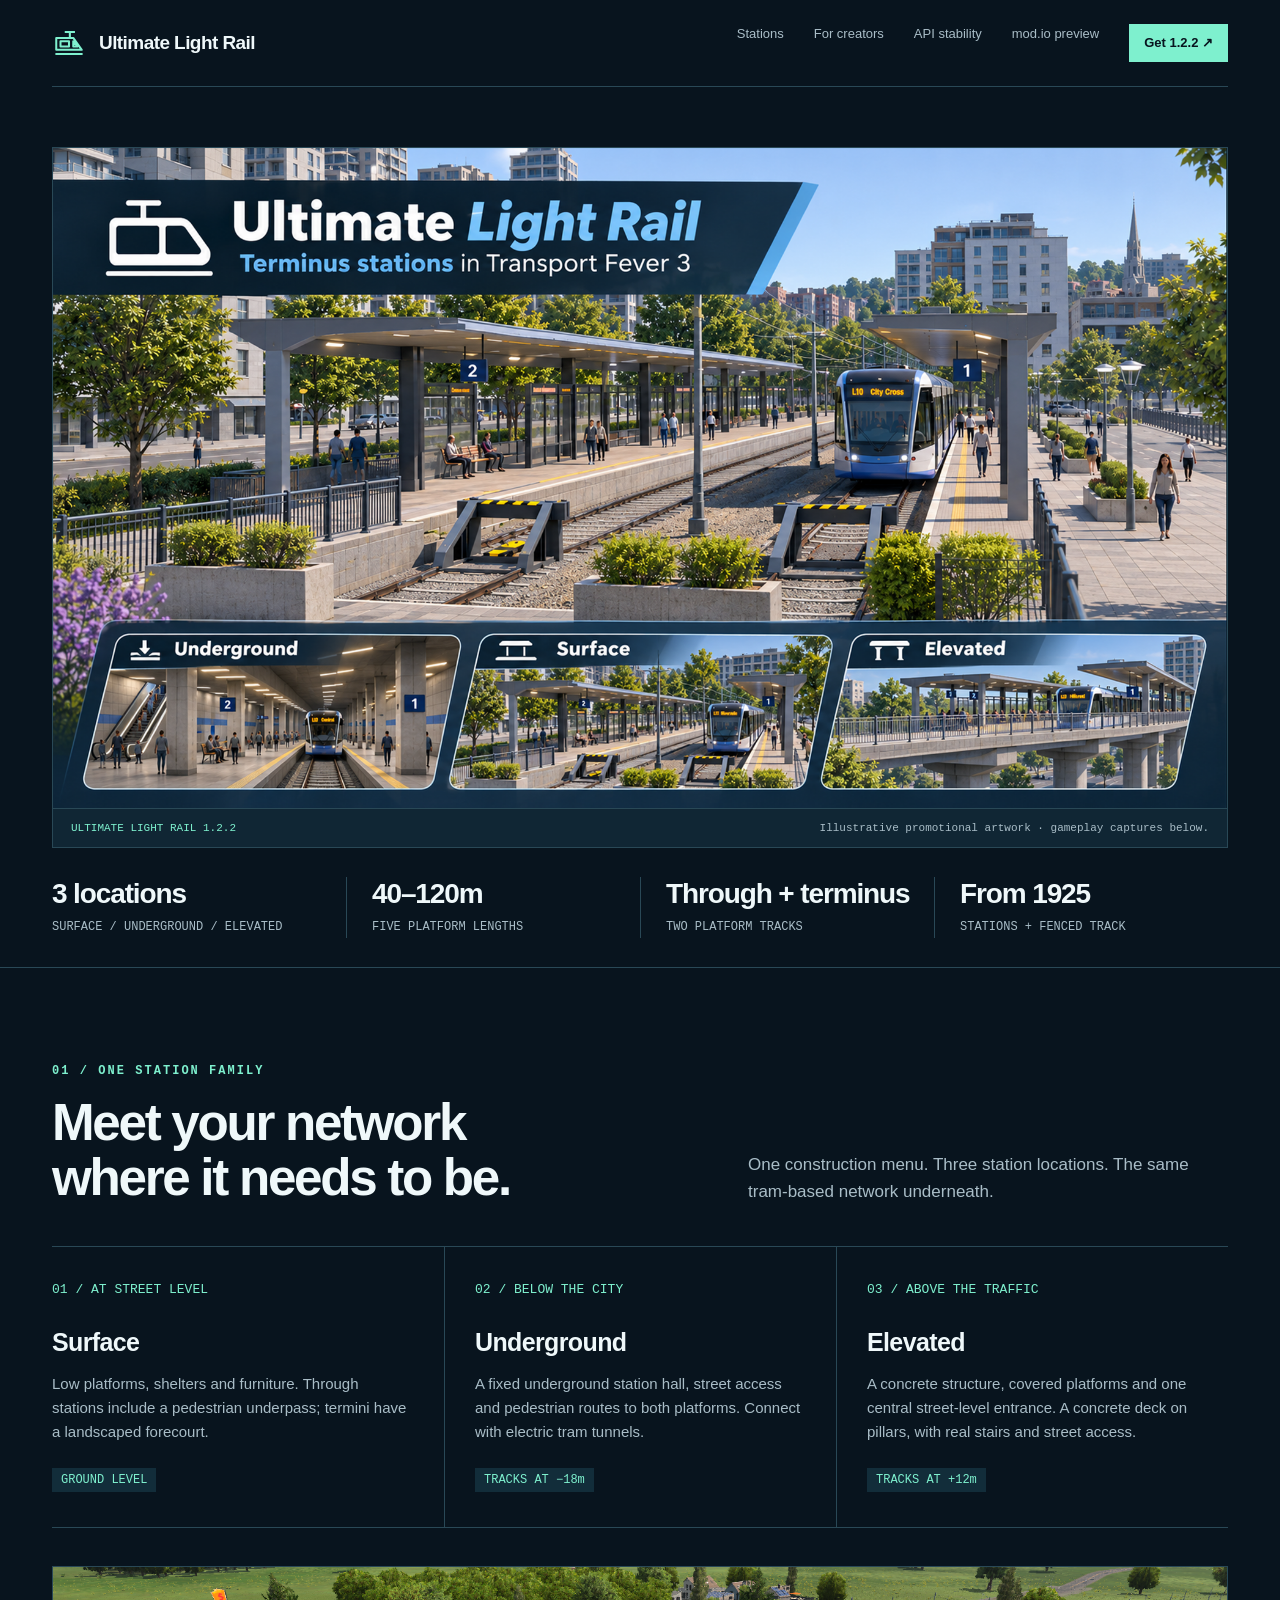
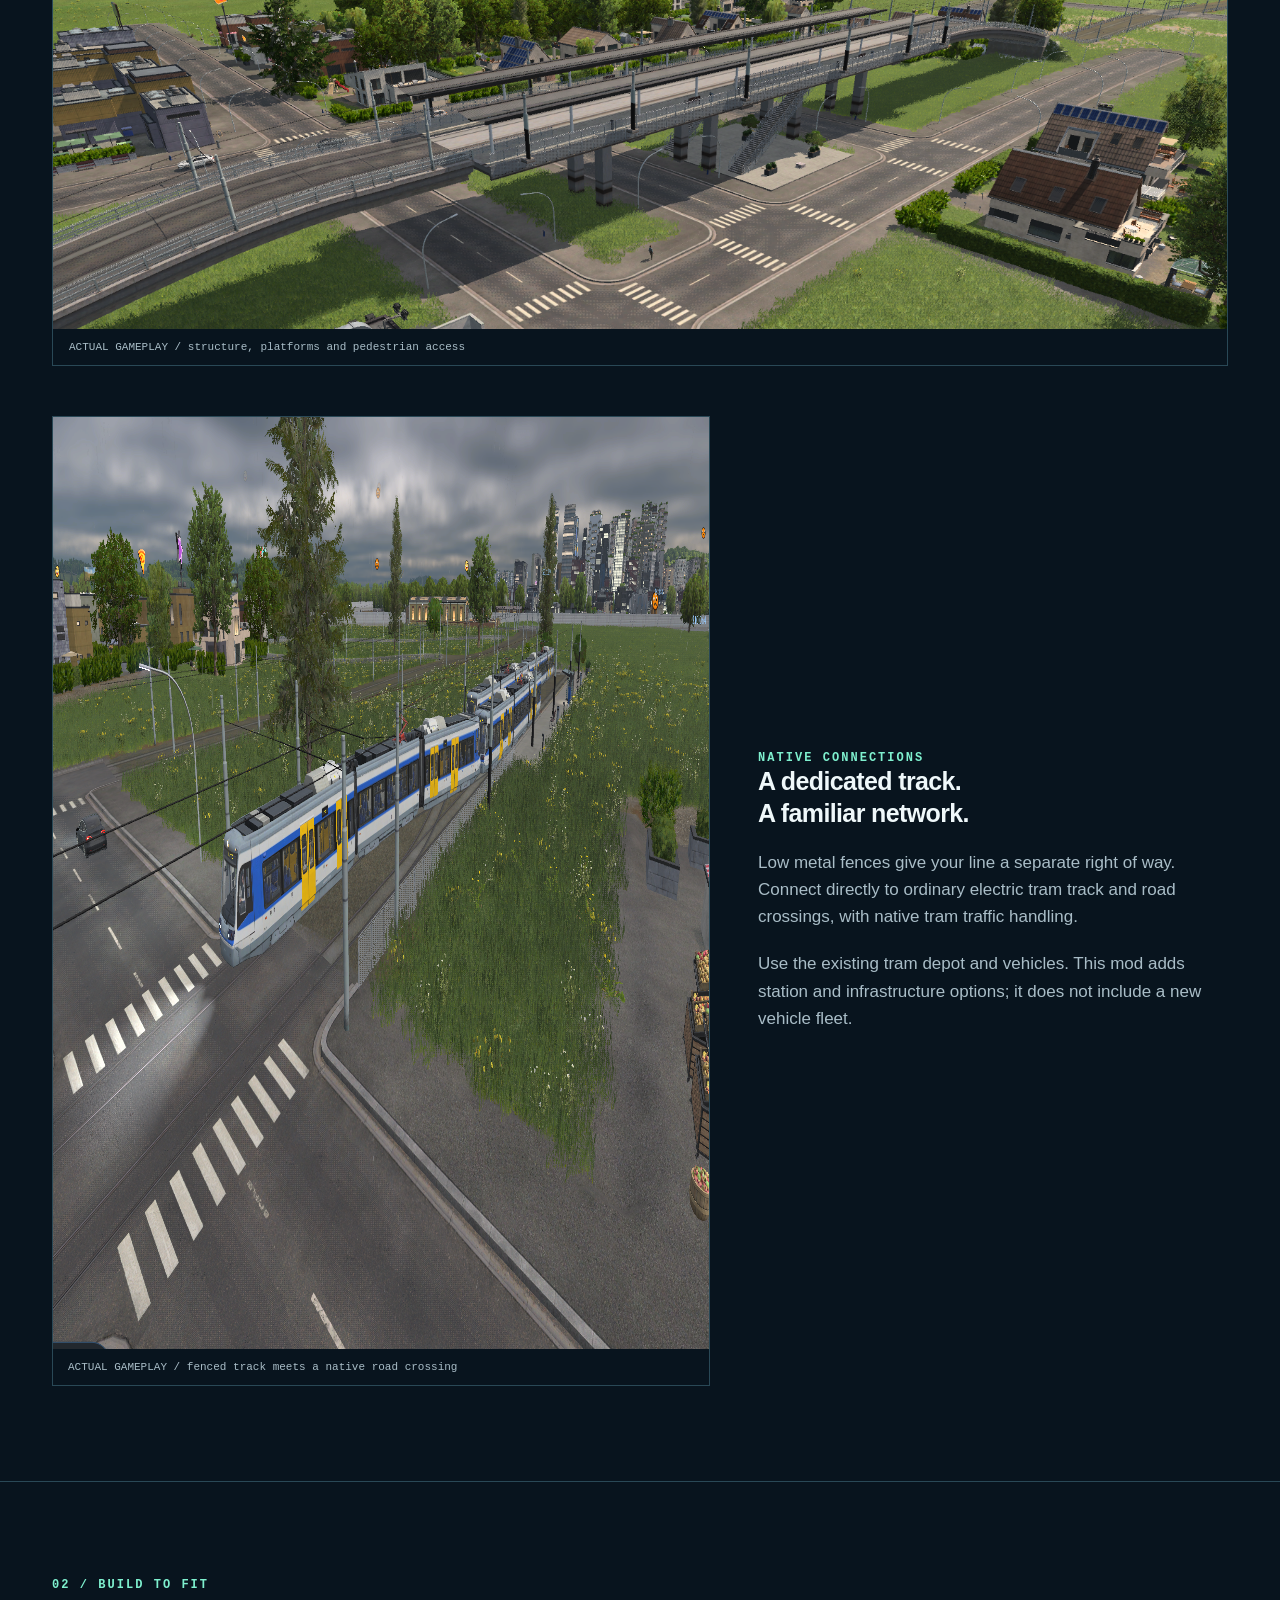
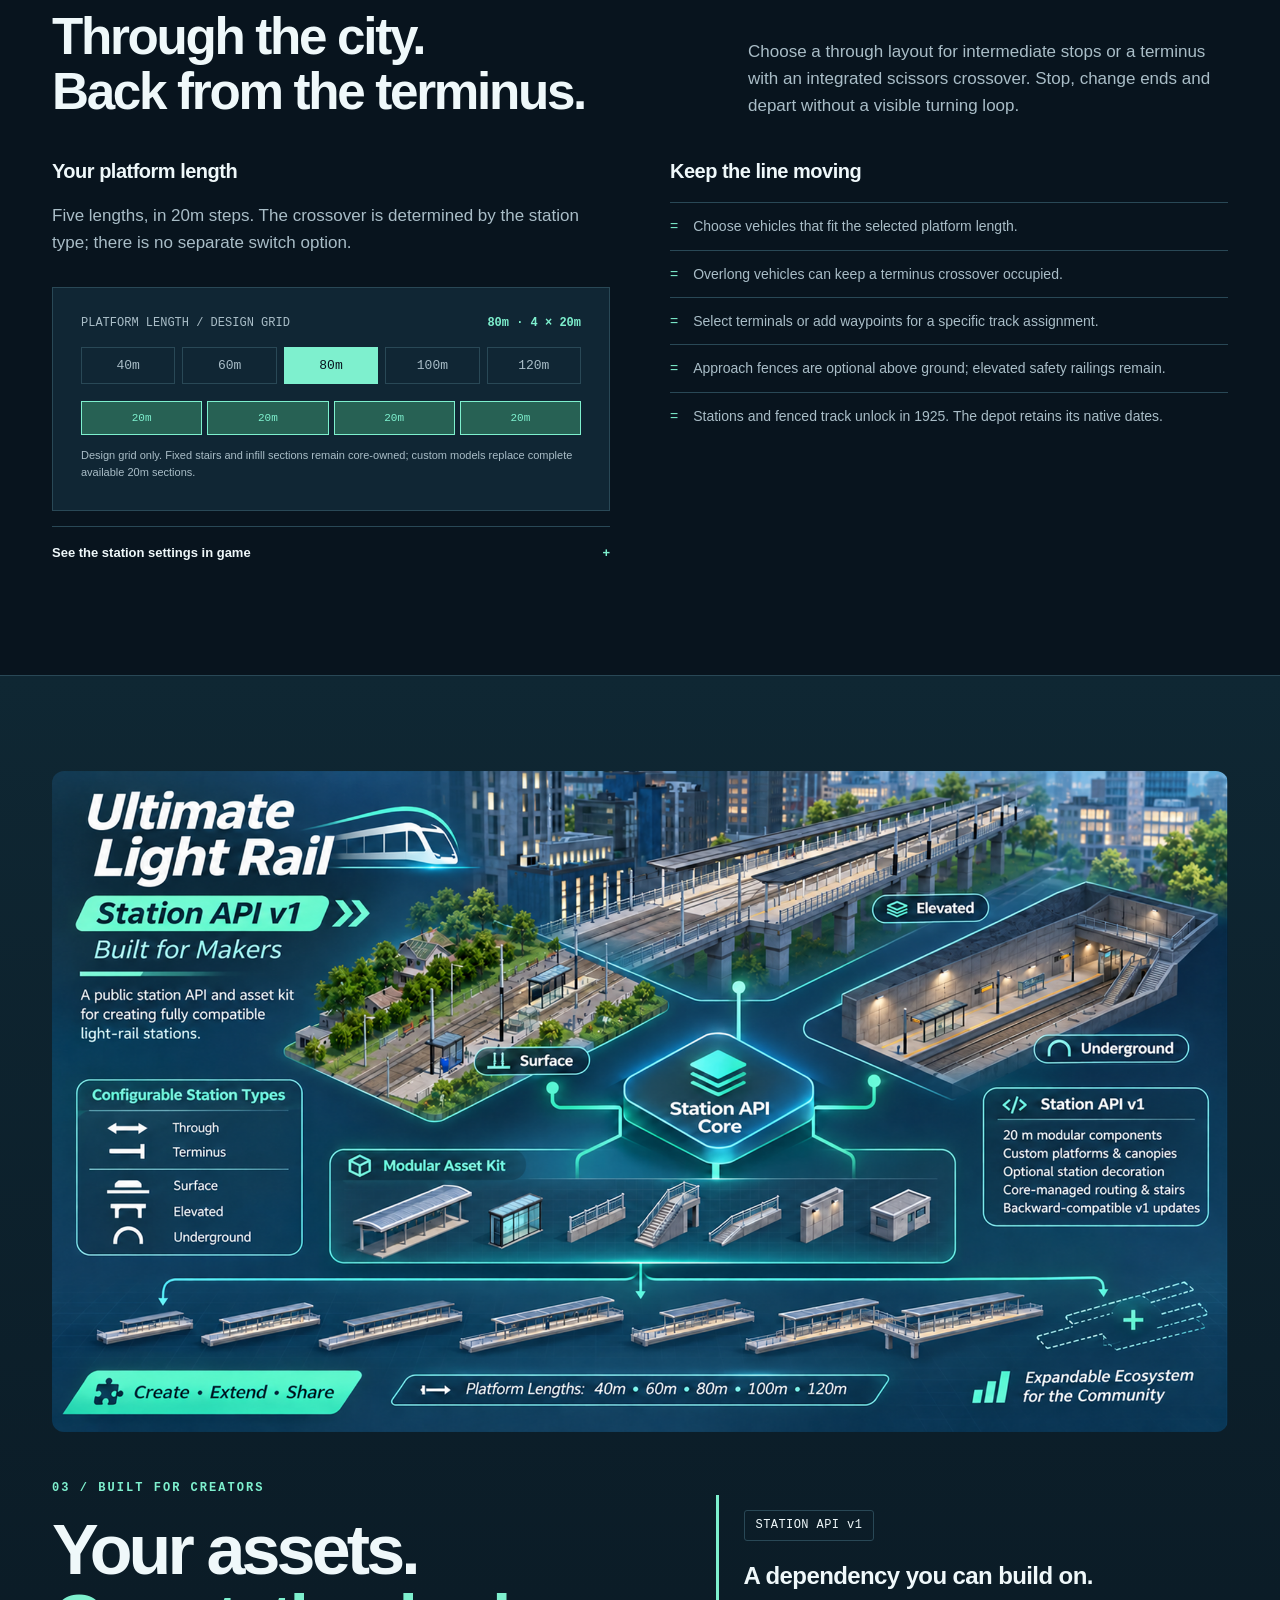
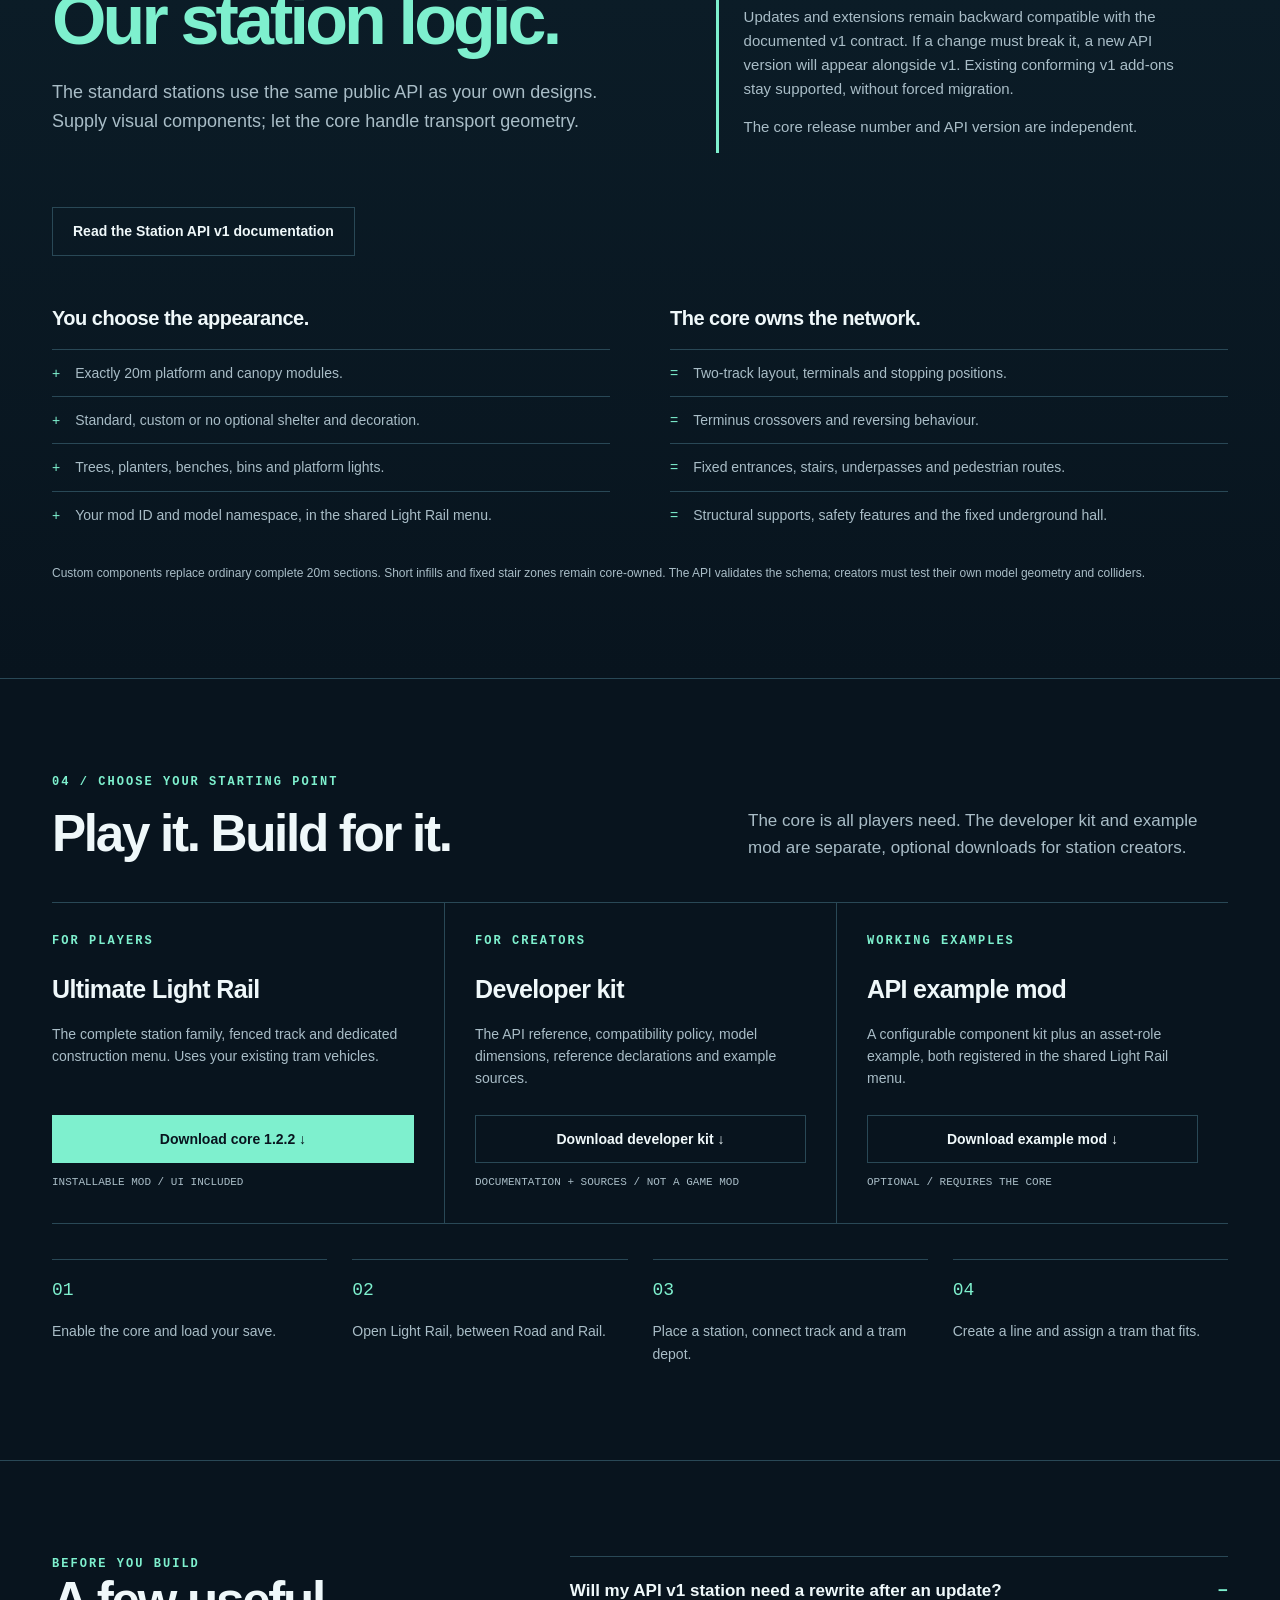
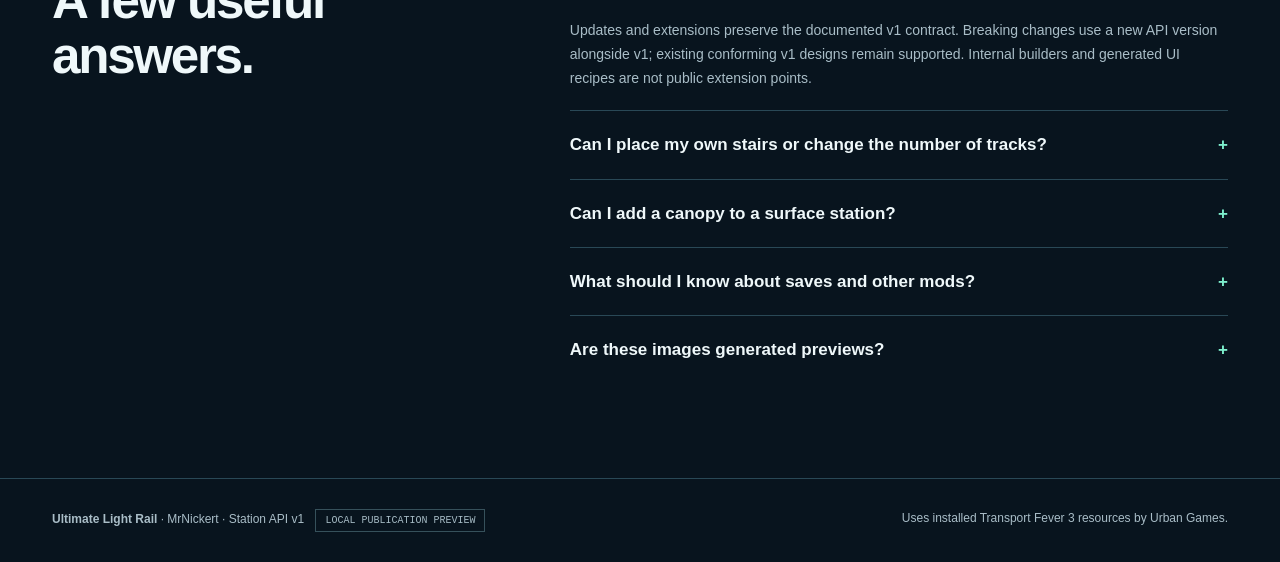
==== commit be999224: "Prepare Ultimate Light Rail 1.2.2" ====
--- a/publication/landing/index.html
+++ b/publication/landing/index.html
@@ -1,13 +1,13 @@
 <!doctype html>
 <html lang="en"><head><meta charset="utf-8"><meta name="viewport" content="width=device-width,initial-scale=1"><meta name="description" content="Ultimate Light Rail: configurable tram-based stations and a public, backward-compatible station API for Transport Fever 3."><title>Ultimate Light Rail — stations for players, a framework for creators</title><link rel="stylesheet" href="styles.css"></head>
 <body>
-<div class="wrap"><nav aria-label="Main navigation"><a class="brand" href="#top"><svg viewBox="0 0 40 40" fill="none" aria-hidden="true"><path d="M5 28V14h20l10 14H5Zm5-10h10v6H10Zm15 0 5 6h-5ZM15 7h12m-6 0v7M4 33h32" stroke="currentColor" stroke-width="2.4" stroke-linejoin="round"/></svg>Ultimate Light Rail</a><div class="navlinks"><a href="#stations">Stations</a><a href="#makers">For creators</a><a href="#compatibility">API stability</a><a href="../modio-preview.html">mod.io preview</a><a class="navcta" href="#downloads">Get 1.2.1 ↗</a></div></nav>
-<header id="top" class="hero"><div class="hero-photo"><img src="../media/cover.png" width="1920" height="1080" alt="Ultimate Light Rail — illustrated promotional cover"><div class="caption"><span>ULTIMATE LIGHT RAIL 1.2.1</span><span>Illustrative promotional artwork · gameplay captures below.</span></div></div><div class="facts"><div class="fact"><strong>3 locations</strong><span>SURFACE / UNDERGROUND / ELEVATED</span></div><div class="fact"><strong>40–120m</strong><span>FIVE PLATFORM LENGTHS</span></div><div class="fact"><strong>Through + terminus</strong><span>TWO PLATFORM TRACKS</span></div><div class="fact"><strong>From 1925</strong><span>STATIONS + FENCED TRACK</span></div></div></header></div>
+<div class="wrap"><nav aria-label="Main navigation"><a class="brand" href="#top"><svg viewBox="0 0 40 40" fill="none" aria-hidden="true"><path d="M5 28V14h20l10 14H5Zm5-10h10v6H10Zm15 0 5 6h-5ZM15 7h12m-6 0v7M4 33h32" stroke="currentColor" stroke-width="2.4" stroke-linejoin="round"/></svg>Ultimate Light Rail</a><div class="navlinks"><a href="#stations">Stations</a><a href="#makers">For creators</a><a href="#compatibility">API stability</a><a href="../modio-preview.html">mod.io preview</a><a class="navcta" href="#downloads">Get 1.2.2 ↗</a></div></nav>
+<header id="top" class="hero"><div class="hero-photo"><img src="../media/cover.png" width="1920" height="1080" alt="Ultimate Light Rail — illustrated promotional cover"><div class="caption"><span>ULTIMATE LIGHT RAIL 1.2.2</span><span>Illustrative promotional artwork · gameplay captures below.</span></div></div><div class="facts"><div class="fact"><strong>3 locations</strong><span>SURFACE / UNDERGROUND / ELEVATED</span></div><div class="fact"><strong>40–120m</strong><span>FIVE PLATFORM LENGTHS</span></div><div class="fact"><strong>Through + terminus</strong><span>TWO PLATFORM TRACKS</span></div><div class="fact"><strong>From 1925</strong><span>STATIONS + FENCED TRACK</span></div></div></header></div>
 <main>
 <section id="stations" class="rule"><div class="wrap"><div class="section-head"><div><div class="eyebrow">01 / one station family</div><h2>Meet your network<br>where it needs to be.</h2></div><p>One construction menu. Three station locations. The same tram-based network underneath.</p></div><div class="places"><article class="place"><div class="num">01 / AT STREET LEVEL</div><h3>Surface</h3><p>Low platforms, shelters and furniture. Through stations include a pedestrian underpass; termini have a landscaped forecourt.</p><span class="altitude">GROUND LEVEL</span></article><article class="place"><div class="num">02 / BELOW THE CITY</div><h3>Underground</h3><p>A fixed underground station hall, street access and pedestrian routes to both platforms. Connect with electric tram tunnels.</p><span class="altitude">TRACKS AT −18m</span></article><article class="place"><div class="num">03 / ABOVE THE TRAFFIC</div><h3>Elevated</h3><p>A concrete structure, covered platforms and one central street-level entrance. A concrete deck on pillars, with real stairs and street access.</p><span class="altitude">TRACKS AT +12m</span></article></div><figure class="daylight-proof"><img src="../media/gameplay-elevated-daylight.png" alt="Elevated station in daylight, showing a concrete viaduct, platform roofs and central street access"><figcaption>ACTUAL GAMEPLAY / structure, platforms and pedestrian access</figcaption></figure><div class="track-story"><figure><img src="../media/gameplay-fenced-crossing.png" width="1917" height="932" alt="A tram passing through a road crossing on fenced light rail track"><figcaption>ACTUAL GAMEPLAY / fenced track meets a native road crossing</figcaption></figure><div><div class="eyebrow">Native connections</div><h3>A dedicated track.<br>A familiar network.</h3><p>Low metal fences give your line a separate right of way. Connect directly to ordinary electric tram track and road crossings, with native tram traffic handling.</p><p>Use the existing tram depot and vehicles. This mod adds station and infrastructure options; it does not include a new vehicle fleet.</p></div></div></div></section>
 <section class="rule"><div class="wrap"><div class="section-head"><div><div class="eyebrow">02 / build to fit</div><h2>Through the city.<br>Back from the terminus.</h2></div><p>Choose a through layout for intermediate stops or a terminus with an integrated scissors crossover. Stop, change ends and depart without a visible turning loop.</p></div><div class="responsibilities" style="padding-top:0"><div><h3>Your platform length</h3><p class="muted">Five lengths, in 20m steps. The crossover is determined by the station type; there is no separate switch option.</p><div class="config"><div class="config-label"><span>PLATFORM LENGTH / DESIGN GRID</span><strong id="grid-caption" class="mint">80m · 4 × 20m</strong></div><div class="lengths" role="group" aria-label="Explore platform lengths"><button data-length="40" aria-pressed="false">40m</button><button data-length="60" aria-pressed="false">60m</button><button data-length="80" class="active" aria-pressed="true">80m</button><button data-length="100" aria-pressed="false">100m</button><button data-length="120" aria-pressed="false">120m</button></div><div class="module-grid" id="modules"><span>20m</span><span>20m</span><span>20m</span><span>20m</span></div><small>Design grid only. Fixed stairs and infill sections remain core-owned; custom models replace complete available 20m sections.</small></div><details class="settings-proof"><summary>See the station settings in game</summary><a href="../media/gameplay-station-settings.png" data-lightbox><img src="../media/gameplay-station-settings.png" alt="In-game station settings showing location, through or terminus type, platform length and fences"><span>Open the original capture ↗</span></a></details></div><div class="core"><h3>Keep the line moving</h3><ul><li>Choose vehicles that fit the selected platform length.</li><li>Overlong vehicles can keep a terminus crossover occupied.</li><li>Select terminals or add waypoints for a specific track assignment.</li><li>Approach fences are optional above ground; elevated safety railings remain.</li><li>Stations and fenced track unlock in 1925. The depot retains its native dates.</li></ul></div></div></div></section>
 <section class="makers" id="makers"><div class="wrap"><a href="../media/api-overview.png" data-lightbox><img src="../media/api-overview.png" width="1920" height="1080" alt="Station API v1 — illustrated modular station framework" style="width:100%;height:auto;border-radius:12px;margin-bottom:48px"></a><div class="makers-intro"><div><div class="eyebrow">03 / built for creators</div><h2 class="api-title">Your assets.<br><span class="mint">Our station logic.</span></h2><p>The standard stations use the same public API as your own designs. Supply visual components; let the core handle transport geometry.</p></div><div class="promise" id="compatibility"><span class="pill">STATION API v1</span><h3 style="margin-top:20px">A dependency you can build on.</h3><p>Updates and extensions remain backward compatible with the documented v1 contract. If a change must break it, a new API version will appear alongside v1. Existing conforming v1 add-ons stay supported, without forced migration.</p><p>The core release number and API version are independent.</p></div></div><p><a class="btn" href="https://github.com/MrNickert/ultimate-light-rail/blob/main/docs/station-api-v1.md">Read the Station API v1 documentation</a></p><div class="responsibilities"><div><h3>You choose the appearance.</h3><ul><li>Exactly 20m platform and canopy modules.</li><li>Standard, custom or no optional shelter and decoration.</li><li>Trees, planters, benches, bins and platform lights.</li><li>Your mod ID and model namespace, in the shared Light Rail menu.</li></ul></div><div class="core"><h3>The core owns the network.</h3><ul><li>Two-track layout, terminals and stopping positions.</li><li>Terminus crossovers and reversing behaviour.</li><li>Fixed entrances, stairs, underpasses and pedestrian routes.</li><li>Structural supports, safety features and the fixed underground hall.</li></ul></div></div><p class="compat-note">Custom components replace ordinary complete 20m sections. Short infills and fixed stair zones remain core-owned. The API validates the schema; creators must test their own model geometry and colliders.</p></div></section>
-<section id="downloads"><div class="wrap"><div class="section-head"><div><div class="eyebrow">04 / choose your starting point</div><h2>Play it. Build for it.</h2></div><p>The core is all players need. The developer kit and example mod are separate, optional downloads for station creators.</p></div><div class="downloads-grid"><article class="download"><div class="eyebrow">FOR PLAYERS</div><h3>Ultimate Light Rail</h3><p>The complete station family, fenced track and dedicated construction menu. Uses your existing tram vehicles.</p><a class="btn primary" href="../downloads/ultimate-light-rail-1.2.1.zip" download>Download core 1.2.1 ↓</a><small>INSTALLABLE MOD / UI INCLUDED</small></article><article class="download"><div class="eyebrow">FOR CREATORS</div><h3>Developer kit</h3><p>The API reference, compatibility policy, model dimensions, reference declarations and example sources.</p><a class="btn" href="../downloads/ultimate-light-rail-developer-kit-1.2.1.zip" download>Download developer kit ↓</a><small>DOCUMENTATION + SOURCES / NOT A GAME MOD</small></article><article class="download"><div class="eyebrow">WORKING EXAMPLES</div><h3>API example mod</h3><p>A configurable component kit plus an asset-role example, both registered in the shared Light Rail menu.</p><a class="btn" href="../downloads/ultimate-light-rail-contract-example-1.2.1.zip" download>Download example mod ↓</a><small>OPTIONAL / REQUIRES THE CORE</small></article></div><div class="start"><div class="step"><b>01</b><p>Enable the core and load your save.</p></div><div class="step"><b>02</b><p>Open Light Rail, between Road and Rail.</p></div><div class="step"><b>03</b><p>Place a station, connect track and a tram depot.</p></div><div class="step"><b>04</b><p>Create a line and assign a tram that fits.</p></div></div></div></section>
+<section id="downloads"><div class="wrap"><div class="section-head"><div><div class="eyebrow">04 / choose your starting point</div><h2>Play it. Build for it.</h2></div><p>The core is all players need. The developer kit and example mod are separate, optional downloads for station creators.</p></div><div class="downloads-grid"><article class="download"><div class="eyebrow">FOR PLAYERS</div><h3>Ultimate Light Rail</h3><p>The complete station family, fenced track and dedicated construction menu. Uses your existing tram vehicles.</p><a class="btn primary" href="../downloads/ultimate-light-rail-1.2.2.zip" download>Download core 1.2.2 ↓</a><small>INSTALLABLE MOD / UI INCLUDED</small></article><article class="download"><div class="eyebrow">FOR CREATORS</div><h3>Developer kit</h3><p>The API reference, compatibility policy, model dimensions, reference declarations and example sources.</p><a class="btn" href="../downloads/ultimate-light-rail-developer-kit-1.2.2.zip" download>Download developer kit ↓</a><small>DOCUMENTATION + SOURCES / NOT A GAME MOD</small></article><article class="download"><div class="eyebrow">WORKING EXAMPLES</div><h3>API example mod</h3><p>A configurable component kit plus an asset-role example, both registered in the shared Light Rail menu.</p><a class="btn" href="../downloads/ultimate-light-rail-contract-example-1.2.2.zip" download>Download example mod ↓</a><small>OPTIONAL / REQUIRES THE CORE</small></article></div><div class="start"><div class="step"><b>01</b><p>Enable the core and load your save.</p></div><div class="step"><b>02</b><p>Open Light Rail, between Road and Rail.</p></div><div class="step"><b>03</b><p>Place a station, connect track and a tram depot.</p></div><div class="step"><b>04</b><p>Create a line and assign a tram that fits.</p></div></div></div></section>
 <section class="rule"><div class="wrap faq"><div><div class="eyebrow">Before you build</div><h2>A few useful<br>answers.</h2></div><div><details open><summary>Will my API v1 station need a rewrite after an update?</summary><p>Updates and extensions preserve the documented v1 contract. Breaking changes use a new API version alongside v1; existing conforming v1 designs remain supported. Internal builders and generated UI recipes are not public extension points.</p></details><details><summary>Can I place my own stairs or change the number of tracks?</summary><p>API v1 fixes two tracks, platform width and height, entrances, stairs and routes. Customise supported visual components instead. The underground hall is fixed.</p></details><details><summary>Can I add a canopy to a surface station?</summary><p>Yes. Supply an explicit 20m canopy model through the component API. Surface defaults have no canopy; elevated defaults include one.</p></details><details><summary>What should I know about saves and other mods?</summary><p>Keep the core and any asset mods enabled while their objects remain in a save. This release does not migrate development saves. Other mods replacing the same native construction UI may conflict. Current in-game testing uses Windows/Steam.</p></details><details><summary>Are these images generated previews?</summary><p>The station and track scenes are real gameplay captures. The API component board includes the actual standalone example in game. Its code panels and the separate API contract board are documentation graphics, not simulated gameplay.</p></details></div></div></section>
 </main><footer><div class="wrap"><p><strong>Ultimate Light Rail</strong> · MrNickert · Station API v1 <span class="preview-tag">LOCAL PUBLICATION PREVIEW</span></p><p>Uses installed Transport Fever 3 resources by Urban Games.</p></div></footer>
 <dialog class="lightbox" id="lightbox"><button type="button" id="close-lightbox" aria-label="Close image">Close ×</button><img id="lightbox-image" alt=""></dialog>
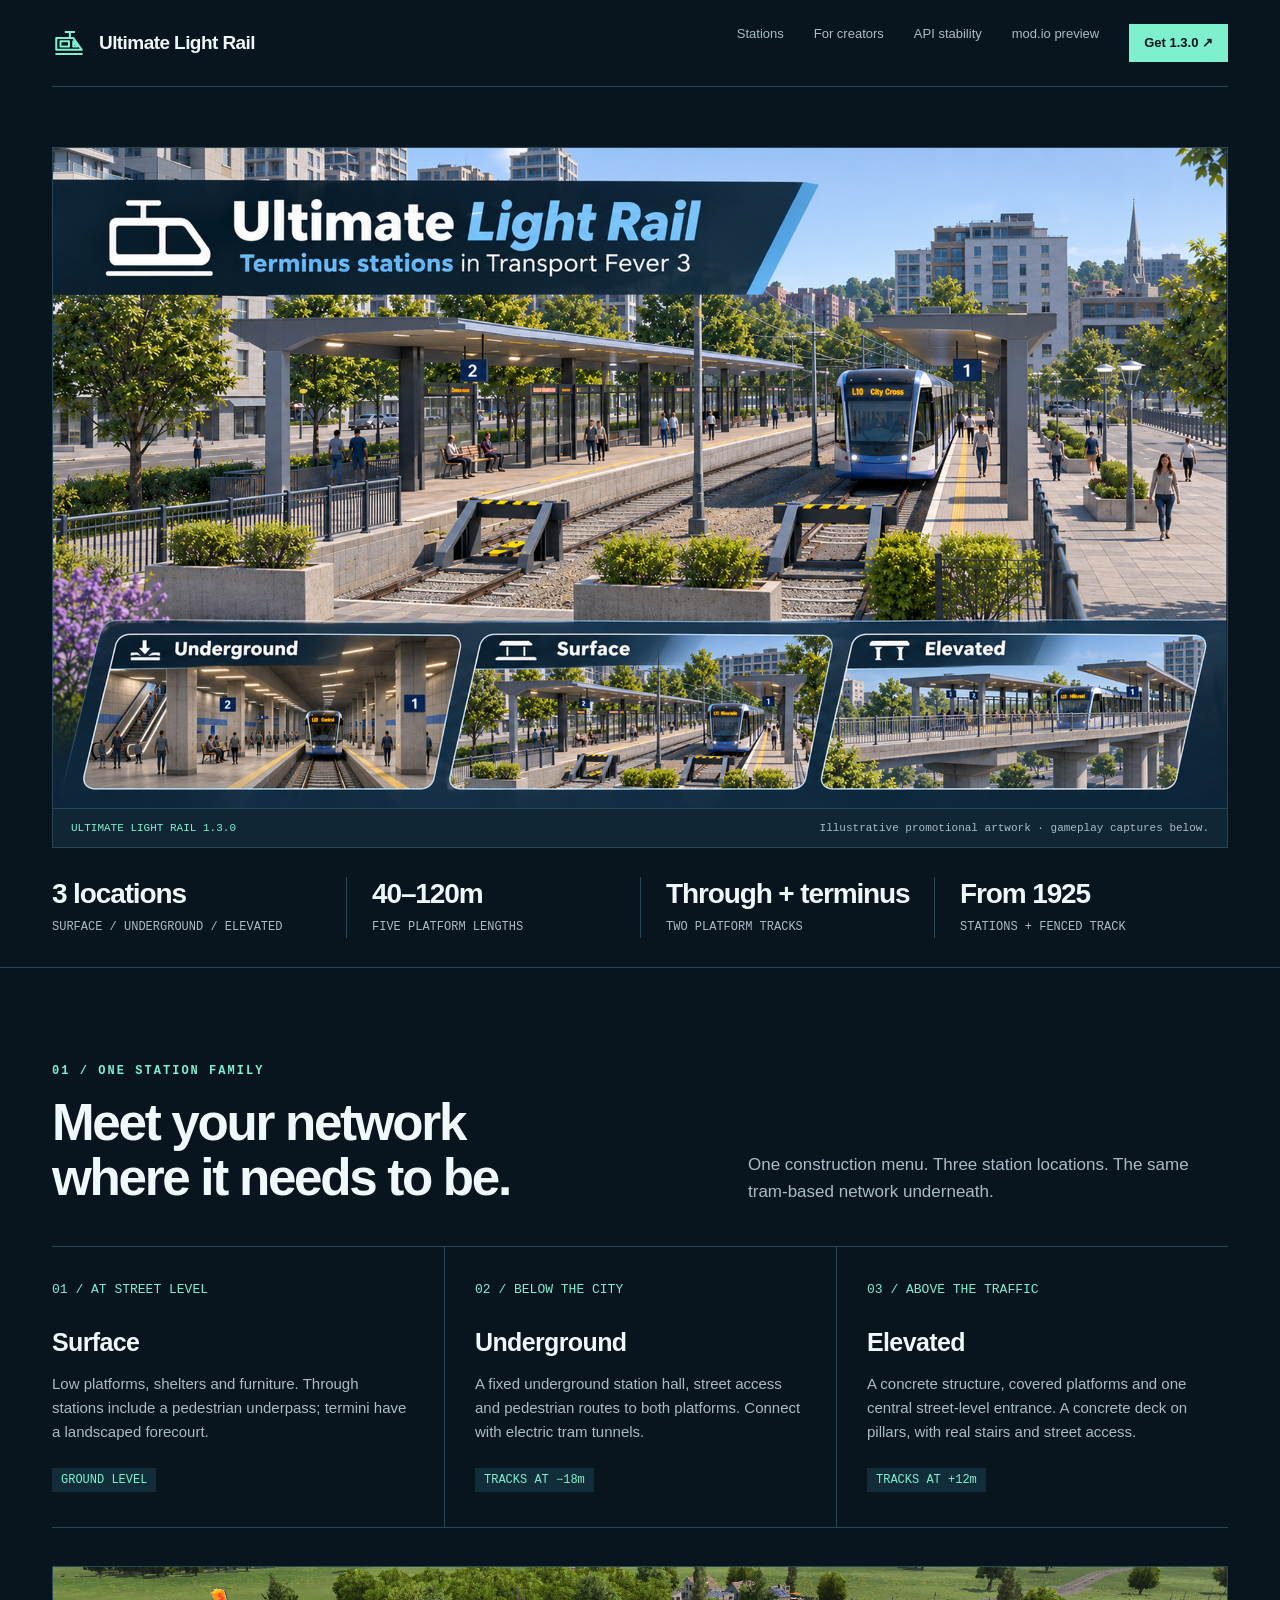
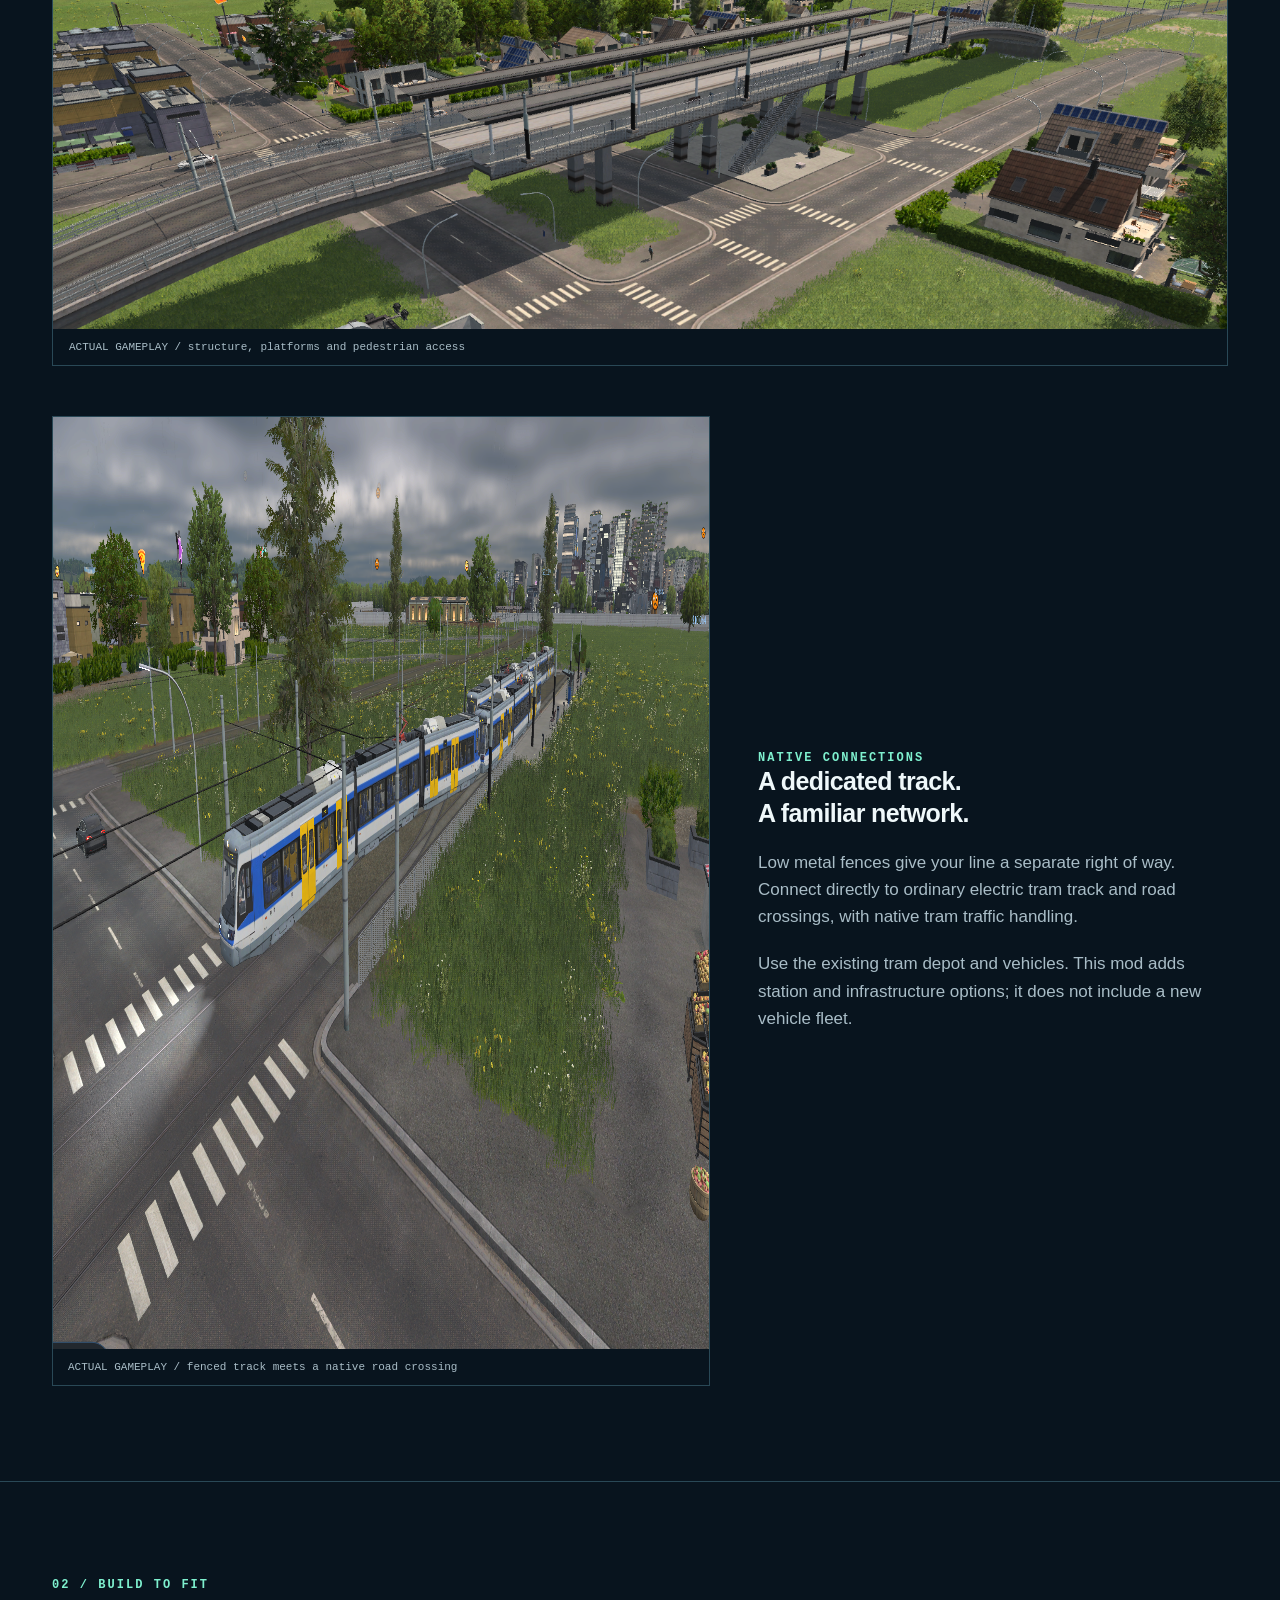
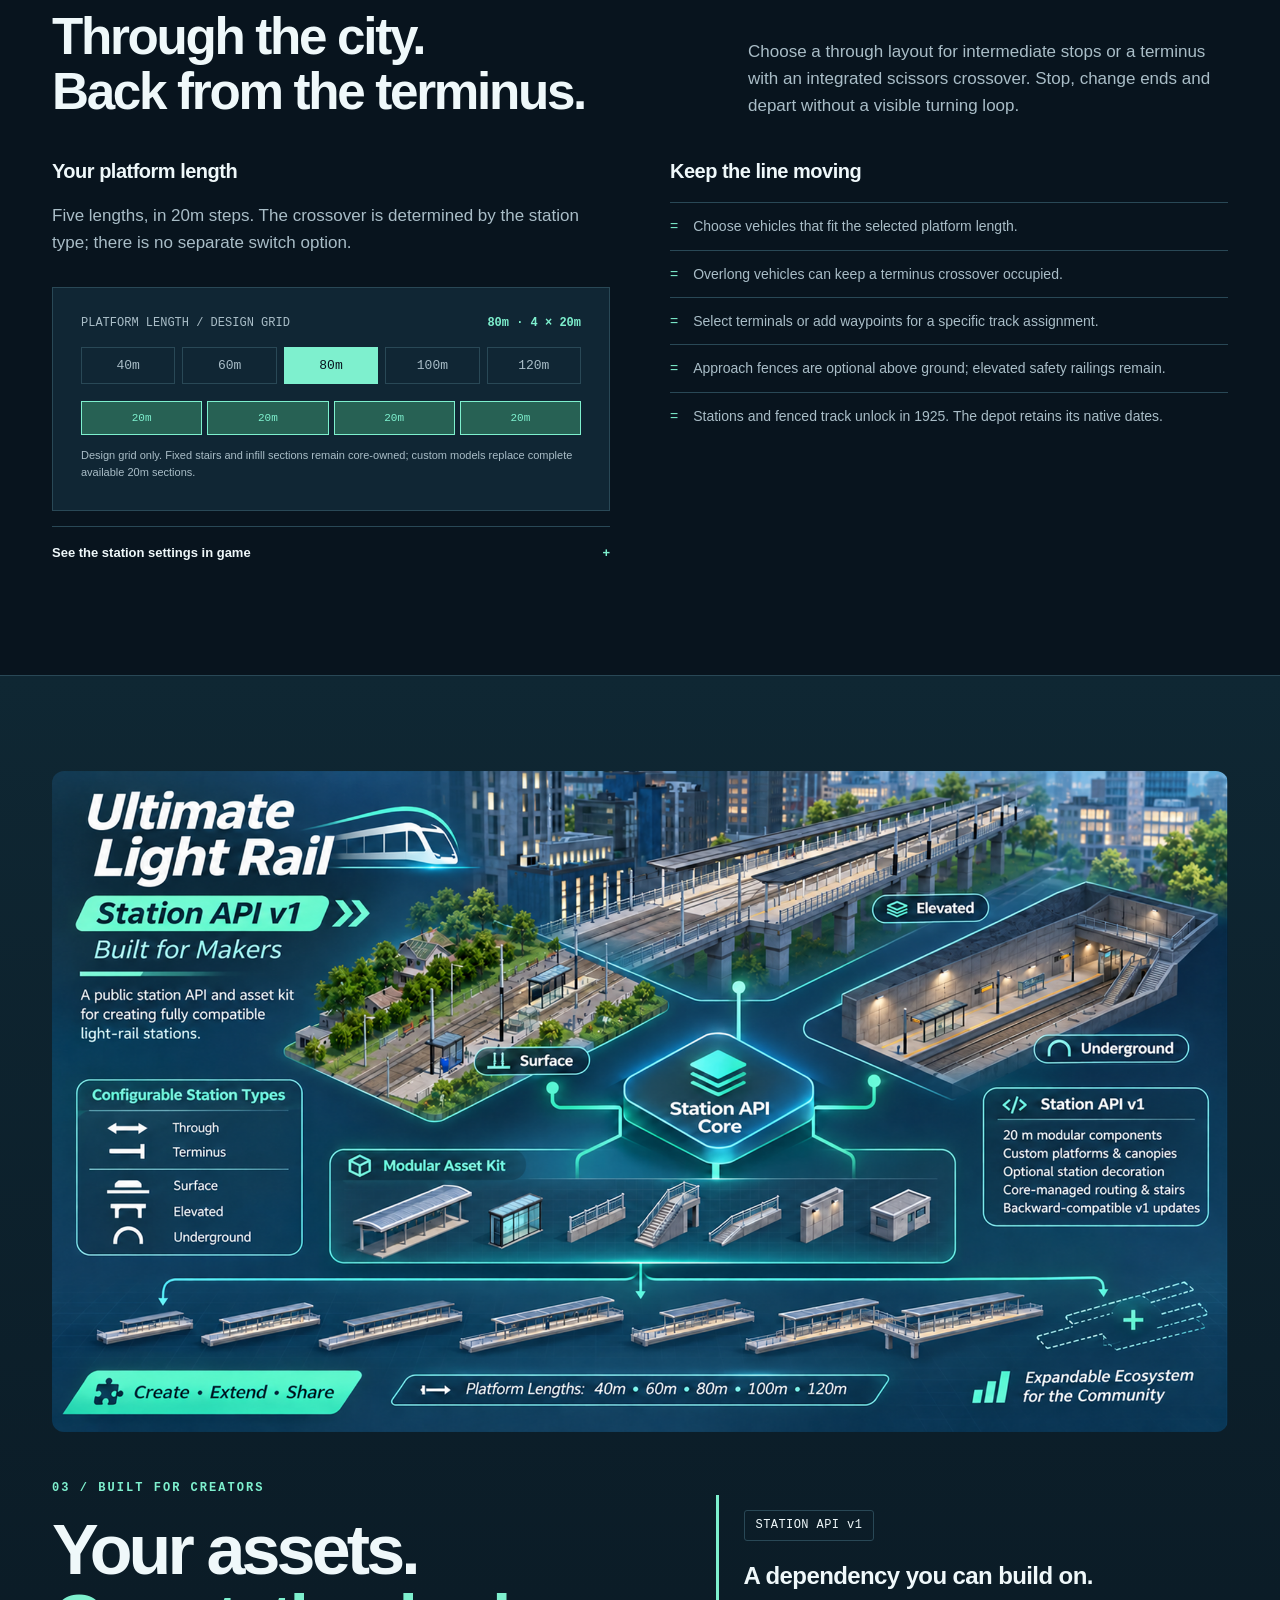
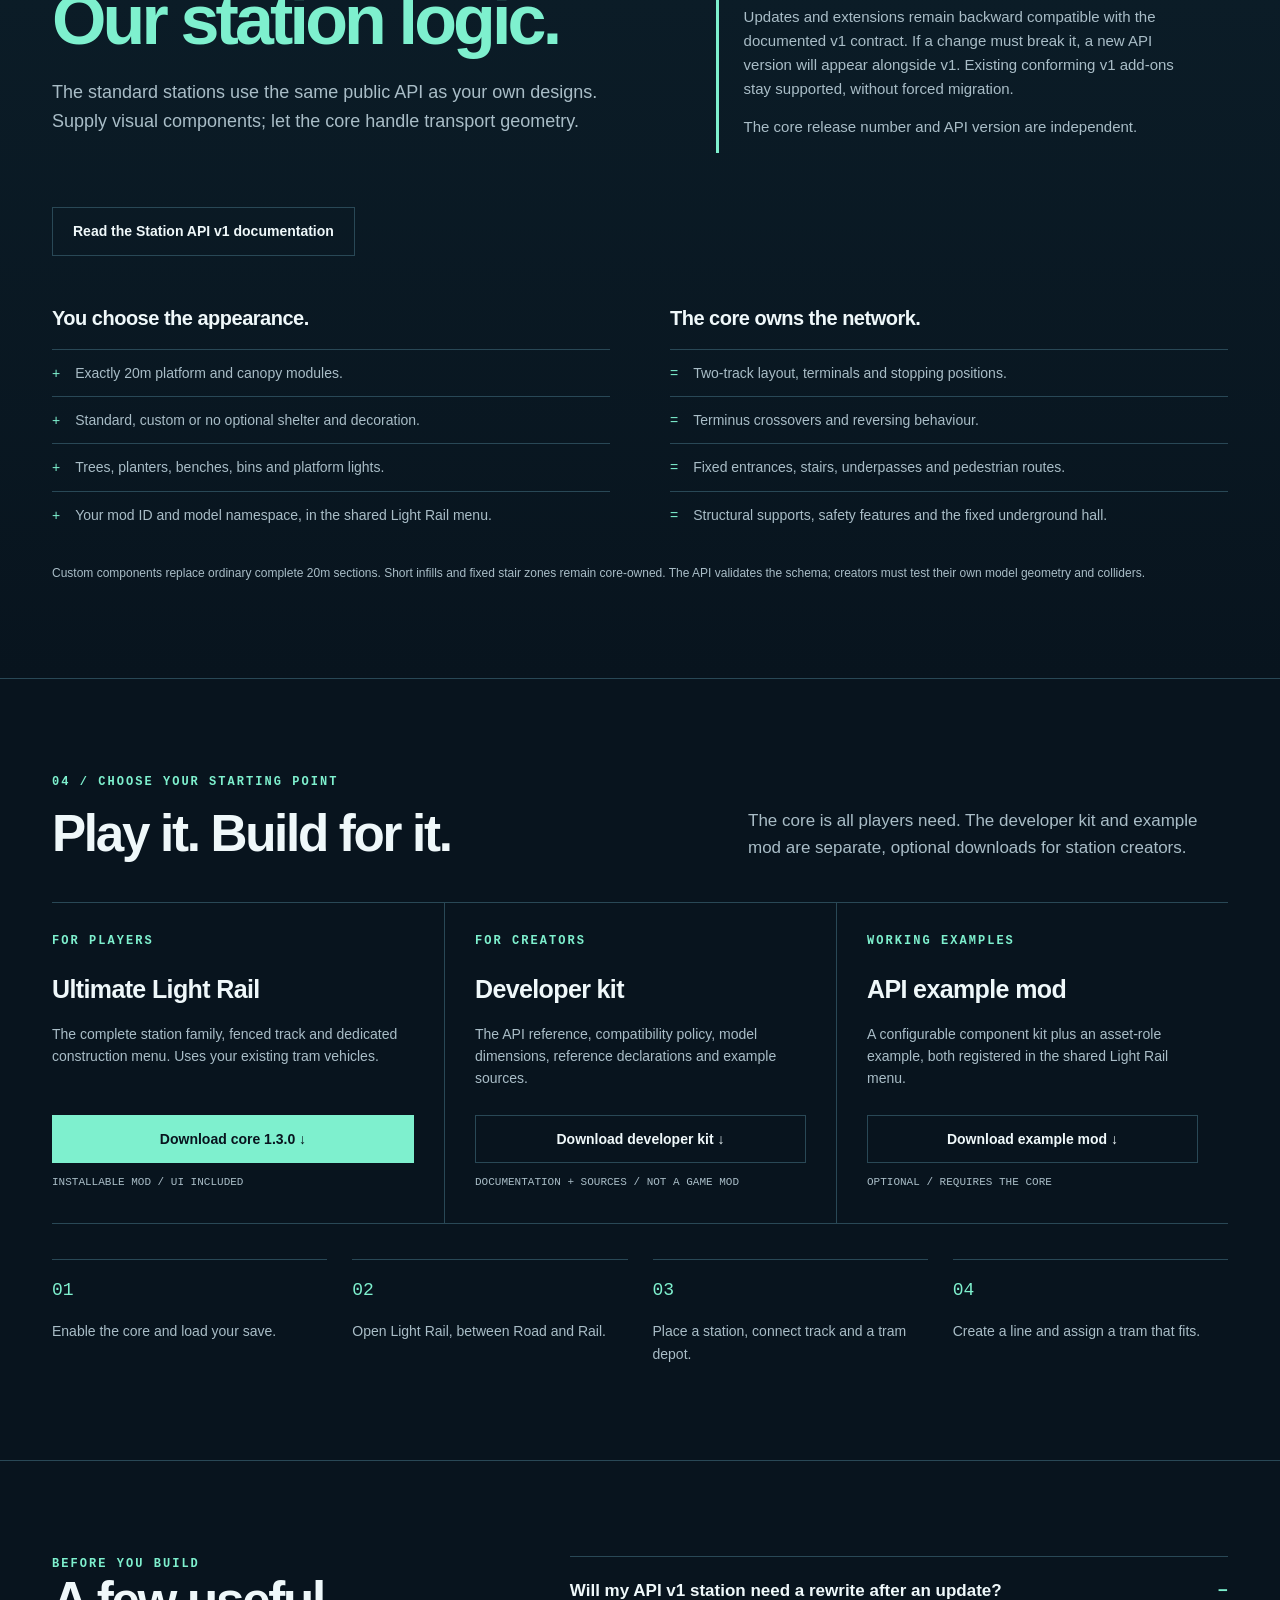
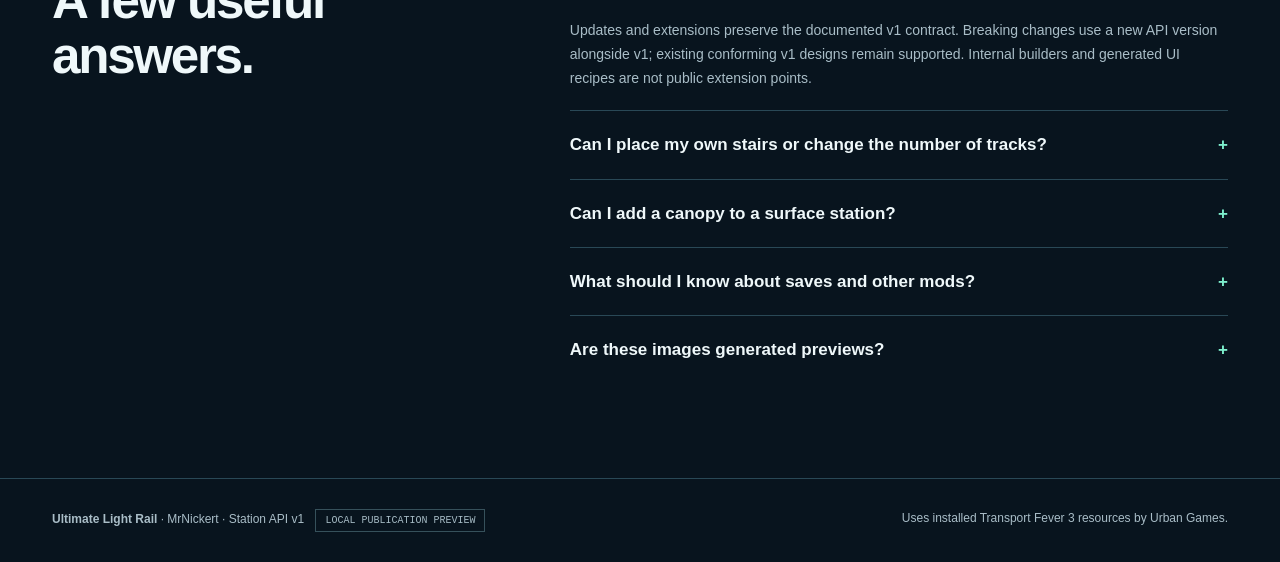
==== commit 99ca25e7: "Prepare Ultimate Light Rail 1.3.0" ====
--- a/publication/landing/index.html
+++ b/publication/landing/index.html
@@ -1,13 +1,13 @@
 <!doctype html>
 <html lang="en"><head><meta charset="utf-8"><meta name="viewport" content="width=device-width,initial-scale=1"><meta name="description" content="Ultimate Light Rail: configurable tram-based stations and a public, backward-compatible station API for Transport Fever 3."><title>Ultimate Light Rail — stations for players, a framework for creators</title><link rel="stylesheet" href="styles.css"></head>
 <body>
-<div class="wrap"><nav aria-label="Main navigation"><a class="brand" href="#top"><svg viewBox="0 0 40 40" fill="none" aria-hidden="true"><path d="M5 28V14h20l10 14H5Zm5-10h10v6H10Zm15 0 5 6h-5ZM15 7h12m-6 0v7M4 33h32" stroke="currentColor" stroke-width="2.4" stroke-linejoin="round"/></svg>Ultimate Light Rail</a><div class="navlinks"><a href="#stations">Stations</a><a href="#makers">For creators</a><a href="#compatibility">API stability</a><a href="../modio-preview.html">mod.io preview</a><a class="navcta" href="#downloads">Get 1.2.2 ↗</a></div></nav>
-<header id="top" class="hero"><div class="hero-photo"><img src="../media/cover.png" width="1920" height="1080" alt="Ultimate Light Rail — illustrated promotional cover"><div class="caption"><span>ULTIMATE LIGHT RAIL 1.2.2</span><span>Illustrative promotional artwork · gameplay captures below.</span></div></div><div class="facts"><div class="fact"><strong>3 locations</strong><span>SURFACE / UNDERGROUND / ELEVATED</span></div><div class="fact"><strong>40–120m</strong><span>FIVE PLATFORM LENGTHS</span></div><div class="fact"><strong>Through + terminus</strong><span>TWO PLATFORM TRACKS</span></div><div class="fact"><strong>From 1925</strong><span>STATIONS + FENCED TRACK</span></div></div></header></div>
+<div class="wrap"><nav aria-label="Main navigation"><a class="brand" href="#top"><svg viewBox="0 0 40 40" fill="none" aria-hidden="true"><path d="M5 28V14h20l10 14H5Zm5-10h10v6H10Zm15 0 5 6h-5ZM15 7h12m-6 0v7M4 33h32" stroke="currentColor" stroke-width="2.4" stroke-linejoin="round"/></svg>Ultimate Light Rail</a><div class="navlinks"><a href="#stations">Stations</a><a href="#makers">For creators</a><a href="#compatibility">API stability</a><a href="../modio-preview.html">mod.io preview</a><a class="navcta" href="#downloads">Get 1.3.0 ↗</a></div></nav>
+<header id="top" class="hero"><div class="hero-photo"><img src="../media/cover.png" width="1920" height="1080" alt="Ultimate Light Rail — illustrated promotional cover"><div class="caption"><span>ULTIMATE LIGHT RAIL 1.3.0</span><span>Illustrative promotional artwork · gameplay captures below.</span></div></div><div class="facts"><div class="fact"><strong>3 locations</strong><span>SURFACE / UNDERGROUND / ELEVATED</span></div><div class="fact"><strong>40–120m</strong><span>FIVE PLATFORM LENGTHS</span></div><div class="fact"><strong>Through + terminus</strong><span>TWO PLATFORM TRACKS</span></div><div class="fact"><strong>From 1925</strong><span>STATIONS + FENCED TRACK</span></div></div></header></div>
 <main>
 <section id="stations" class="rule"><div class="wrap"><div class="section-head"><div><div class="eyebrow">01 / one station family</div><h2>Meet your network<br>where it needs to be.</h2></div><p>One construction menu. Three station locations. The same tram-based network underneath.</p></div><div class="places"><article class="place"><div class="num">01 / AT STREET LEVEL</div><h3>Surface</h3><p>Low platforms, shelters and furniture. Through stations include a pedestrian underpass; termini have a landscaped forecourt.</p><span class="altitude">GROUND LEVEL</span></article><article class="place"><div class="num">02 / BELOW THE CITY</div><h3>Underground</h3><p>A fixed underground station hall, street access and pedestrian routes to both platforms. Connect with electric tram tunnels.</p><span class="altitude">TRACKS AT −18m</span></article><article class="place"><div class="num">03 / ABOVE THE TRAFFIC</div><h3>Elevated</h3><p>A concrete structure, covered platforms and one central street-level entrance. A concrete deck on pillars, with real stairs and street access.</p><span class="altitude">TRACKS AT +12m</span></article></div><figure class="daylight-proof"><img src="../media/gameplay-elevated-daylight.png" alt="Elevated station in daylight, showing a concrete viaduct, platform roofs and central street access"><figcaption>ACTUAL GAMEPLAY / structure, platforms and pedestrian access</figcaption></figure><div class="track-story"><figure><img src="../media/gameplay-fenced-crossing.png" width="1917" height="932" alt="A tram passing through a road crossing on fenced light rail track"><figcaption>ACTUAL GAMEPLAY / fenced track meets a native road crossing</figcaption></figure><div><div class="eyebrow">Native connections</div><h3>A dedicated track.<br>A familiar network.</h3><p>Low metal fences give your line a separate right of way. Connect directly to ordinary electric tram track and road crossings, with native tram traffic handling.</p><p>Use the existing tram depot and vehicles. This mod adds station and infrastructure options; it does not include a new vehicle fleet.</p></div></div></div></section>
 <section class="rule"><div class="wrap"><div class="section-head"><div><div class="eyebrow">02 / build to fit</div><h2>Through the city.<br>Back from the terminus.</h2></div><p>Choose a through layout for intermediate stops or a terminus with an integrated scissors crossover. Stop, change ends and depart without a visible turning loop.</p></div><div class="responsibilities" style="padding-top:0"><div><h3>Your platform length</h3><p class="muted">Five lengths, in 20m steps. The crossover is determined by the station type; there is no separate switch option.</p><div class="config"><div class="config-label"><span>PLATFORM LENGTH / DESIGN GRID</span><strong id="grid-caption" class="mint">80m · 4 × 20m</strong></div><div class="lengths" role="group" aria-label="Explore platform lengths"><button data-length="40" aria-pressed="false">40m</button><button data-length="60" aria-pressed="false">60m</button><button data-length="80" class="active" aria-pressed="true">80m</button><button data-length="100" aria-pressed="false">100m</button><button data-length="120" aria-pressed="false">120m</button></div><div class="module-grid" id="modules"><span>20m</span><span>20m</span><span>20m</span><span>20m</span></div><small>Design grid only. Fixed stairs and infill sections remain core-owned; custom models replace complete available 20m sections.</small></div><details class="settings-proof"><summary>See the station settings in game</summary><a href="../media/gameplay-station-settings.png" data-lightbox><img src="../media/gameplay-station-settings.png" alt="In-game station settings showing location, through or terminus type, platform length and fences"><span>Open the original capture ↗</span></a></details></div><div class="core"><h3>Keep the line moving</h3><ul><li>Choose vehicles that fit the selected platform length.</li><li>Overlong vehicles can keep a terminus crossover occupied.</li><li>Select terminals or add waypoints for a specific track assignment.</li><li>Approach fences are optional above ground; elevated safety railings remain.</li><li>Stations and fenced track unlock in 1925. The depot retains its native dates.</li></ul></div></div></div></section>
 <section class="makers" id="makers"><div class="wrap"><a href="../media/api-overview.png" data-lightbox><img src="../media/api-overview.png" width="1920" height="1080" alt="Station API v1 — illustrated modular station framework" style="width:100%;height:auto;border-radius:12px;margin-bottom:48px"></a><div class="makers-intro"><div><div class="eyebrow">03 / built for creators</div><h2 class="api-title">Your assets.<br><span class="mint">Our station logic.</span></h2><p>The standard stations use the same public API as your own designs. Supply visual components; let the core handle transport geometry.</p></div><div class="promise" id="compatibility"><span class="pill">STATION API v1</span><h3 style="margin-top:20px">A dependency you can build on.</h3><p>Updates and extensions remain backward compatible with the documented v1 contract. If a change must break it, a new API version will appear alongside v1. Existing conforming v1 add-ons stay supported, without forced migration.</p><p>The core release number and API version are independent.</p></div></div><p><a class="btn" href="https://github.com/MrNickert/ultimate-light-rail/blob/main/docs/station-api-v1.md">Read the Station API v1 documentation</a></p><div class="responsibilities"><div><h3>You choose the appearance.</h3><ul><li>Exactly 20m platform and canopy modules.</li><li>Standard, custom or no optional shelter and decoration.</li><li>Trees, planters, benches, bins and platform lights.</li><li>Your mod ID and model namespace, in the shared Light Rail menu.</li></ul></div><div class="core"><h3>The core owns the network.</h3><ul><li>Two-track layout, terminals and stopping positions.</li><li>Terminus crossovers and reversing behaviour.</li><li>Fixed entrances, stairs, underpasses and pedestrian routes.</li><li>Structural supports, safety features and the fixed underground hall.</li></ul></div></div><p class="compat-note">Custom components replace ordinary complete 20m sections. Short infills and fixed stair zones remain core-owned. The API validates the schema; creators must test their own model geometry and colliders.</p></div></section>
-<section id="downloads"><div class="wrap"><div class="section-head"><div><div class="eyebrow">04 / choose your starting point</div><h2>Play it. Build for it.</h2></div><p>The core is all players need. The developer kit and example mod are separate, optional downloads for station creators.</p></div><div class="downloads-grid"><article class="download"><div class="eyebrow">FOR PLAYERS</div><h3>Ultimate Light Rail</h3><p>The complete station family, fenced track and dedicated construction menu. Uses your existing tram vehicles.</p><a class="btn primary" href="../downloads/ultimate-light-rail-1.2.2.zip" download>Download core 1.2.2 ↓</a><small>INSTALLABLE MOD / UI INCLUDED</small></article><article class="download"><div class="eyebrow">FOR CREATORS</div><h3>Developer kit</h3><p>The API reference, compatibility policy, model dimensions, reference declarations and example sources.</p><a class="btn" href="../downloads/ultimate-light-rail-developer-kit-1.2.2.zip" download>Download developer kit ↓</a><small>DOCUMENTATION + SOURCES / NOT A GAME MOD</small></article><article class="download"><div class="eyebrow">WORKING EXAMPLES</div><h3>API example mod</h3><p>A configurable component kit plus an asset-role example, both registered in the shared Light Rail menu.</p><a class="btn" href="../downloads/ultimate-light-rail-contract-example-1.2.2.zip" download>Download example mod ↓</a><small>OPTIONAL / REQUIRES THE CORE</small></article></div><div class="start"><div class="step"><b>01</b><p>Enable the core and load your save.</p></div><div class="step"><b>02</b><p>Open Light Rail, between Road and Rail.</p></div><div class="step"><b>03</b><p>Place a station, connect track and a tram depot.</p></div><div class="step"><b>04</b><p>Create a line and assign a tram that fits.</p></div></div></div></section>
+<section id="downloads"><div class="wrap"><div class="section-head"><div><div class="eyebrow">04 / choose your starting point</div><h2>Play it. Build for it.</h2></div><p>The core is all players need. The developer kit and example mod are separate, optional downloads for station creators.</p></div><div class="downloads-grid"><article class="download"><div class="eyebrow">FOR PLAYERS</div><h3>Ultimate Light Rail</h3><p>The complete station family, fenced track and dedicated construction menu. Uses your existing tram vehicles.</p><a class="btn primary" href="../downloads/ultimate-light-rail-1.3.0.zip" download>Download core 1.3.0 ↓</a><small>INSTALLABLE MOD / UI INCLUDED</small></article><article class="download"><div class="eyebrow">FOR CREATORS</div><h3>Developer kit</h3><p>The API reference, compatibility policy, model dimensions, reference declarations and example sources.</p><a class="btn" href="../downloads/ultimate-light-rail-developer-kit-1.3.0.zip" download>Download developer kit ↓</a><small>DOCUMENTATION + SOURCES / NOT A GAME MOD</small></article><article class="download"><div class="eyebrow">WORKING EXAMPLES</div><h3>API example mod</h3><p>A configurable component kit plus an asset-role example, both registered in the shared Light Rail menu.</p><a class="btn" href="../downloads/ultimate-light-rail-contract-example-1.3.0.zip" download>Download example mod ↓</a><small>OPTIONAL / REQUIRES THE CORE</small></article></div><div class="start"><div class="step"><b>01</b><p>Enable the core and load your save.</p></div><div class="step"><b>02</b><p>Open Light Rail, between Road and Rail.</p></div><div class="step"><b>03</b><p>Place a station, connect track and a tram depot.</p></div><div class="step"><b>04</b><p>Create a line and assign a tram that fits.</p></div></div></div></section>
 <section class="rule"><div class="wrap faq"><div><div class="eyebrow">Before you build</div><h2>A few useful<br>answers.</h2></div><div><details open><summary>Will my API v1 station need a rewrite after an update?</summary><p>Updates and extensions preserve the documented v1 contract. Breaking changes use a new API version alongside v1; existing conforming v1 designs remain supported. Internal builders and generated UI recipes are not public extension points.</p></details><details><summary>Can I place my own stairs or change the number of tracks?</summary><p>API v1 fixes two tracks, platform width and height, entrances, stairs and routes. Customise supported visual components instead. The underground hall is fixed.</p></details><details><summary>Can I add a canopy to a surface station?</summary><p>Yes. Supply an explicit 20m canopy model through the component API. Surface defaults have no canopy; elevated defaults include one.</p></details><details><summary>What should I know about saves and other mods?</summary><p>Keep the core and any asset mods enabled while their objects remain in a save. This release does not migrate development saves. Other mods replacing the same native construction UI may conflict. Current in-game testing uses Windows/Steam.</p></details><details><summary>Are these images generated previews?</summary><p>The station and track scenes are real gameplay captures. The API component board includes the actual standalone example in game. Its code panels and the separate API contract board are documentation graphics, not simulated gameplay.</p></details></div></div></section>
 </main><footer><div class="wrap"><p><strong>Ultimate Light Rail</strong> · MrNickert · Station API v1 <span class="preview-tag">LOCAL PUBLICATION PREVIEW</span></p><p>Uses installed Transport Fever 3 resources by Urban Games.</p></div></footer>
 <dialog class="lightbox" id="lightbox"><button type="button" id="close-lightbox" aria-label="Close image">Close ×</button><img id="lightbox-image" alt=""></dialog>
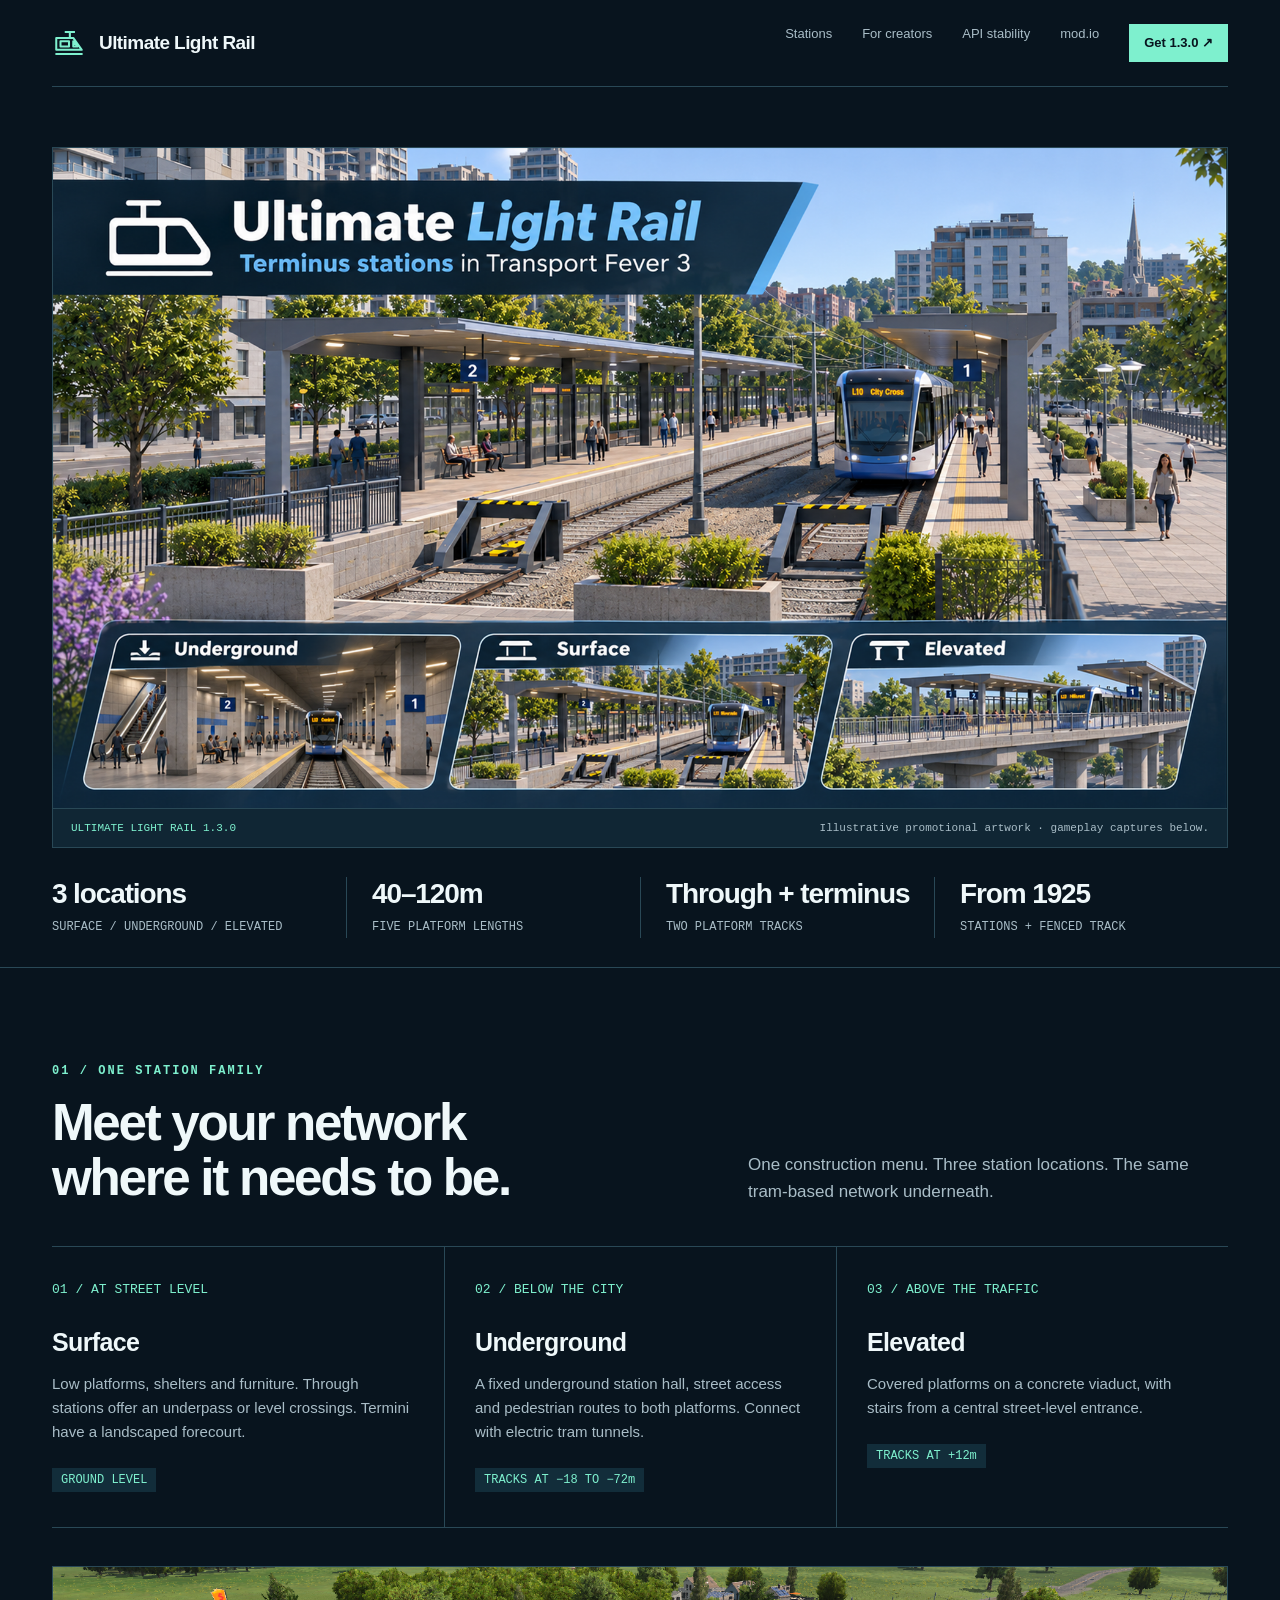
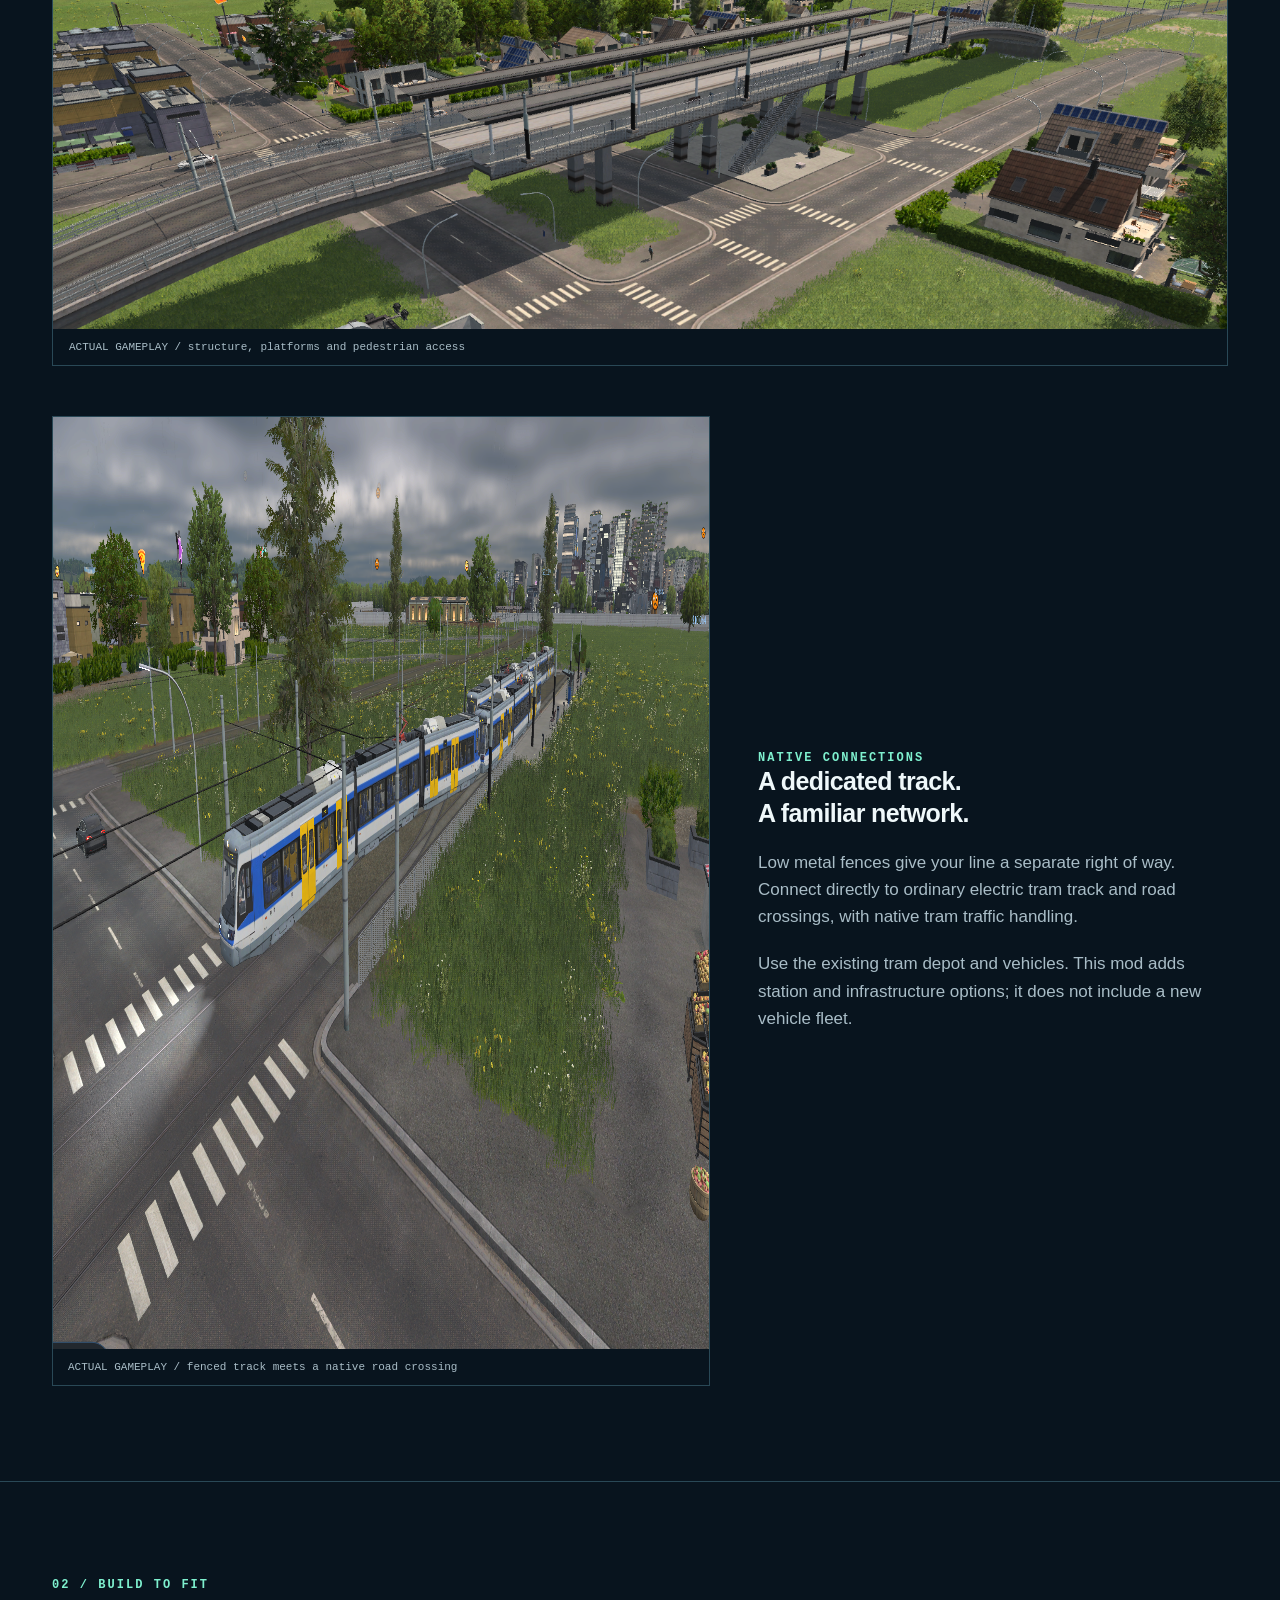
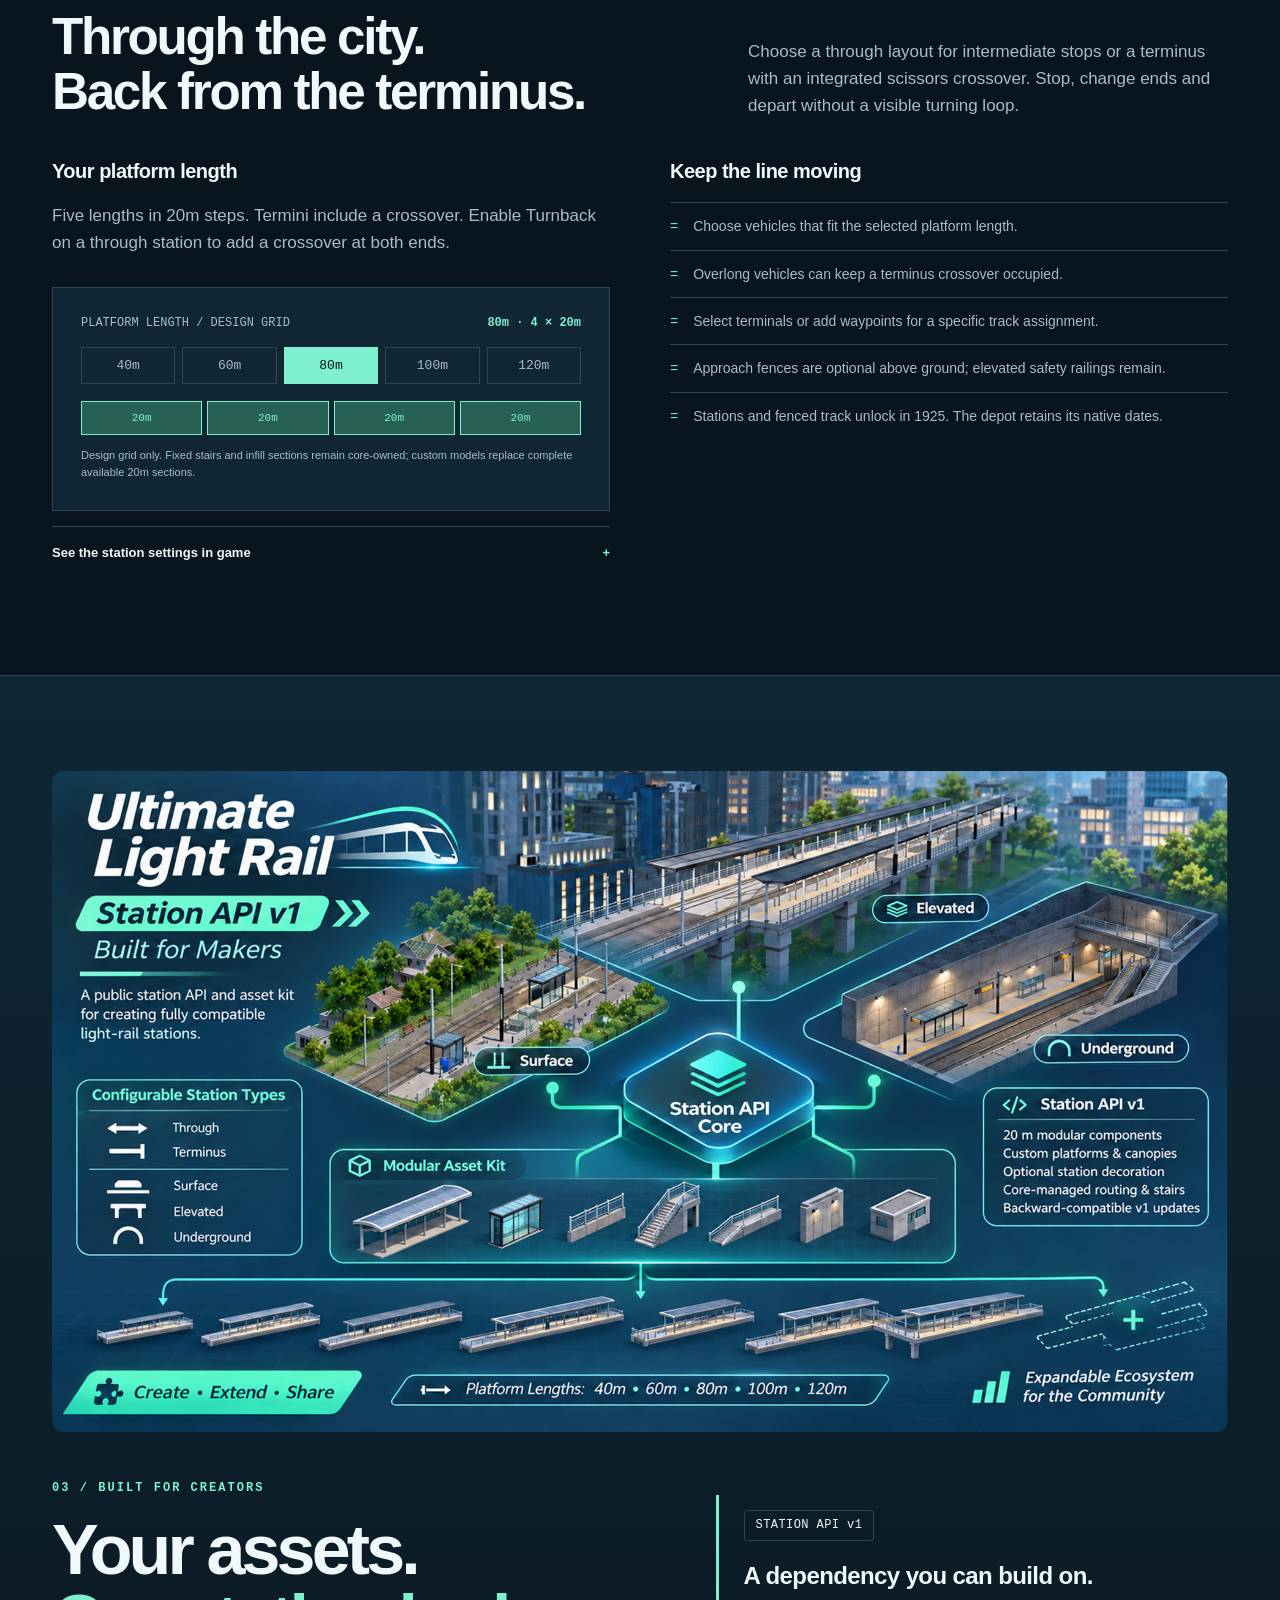
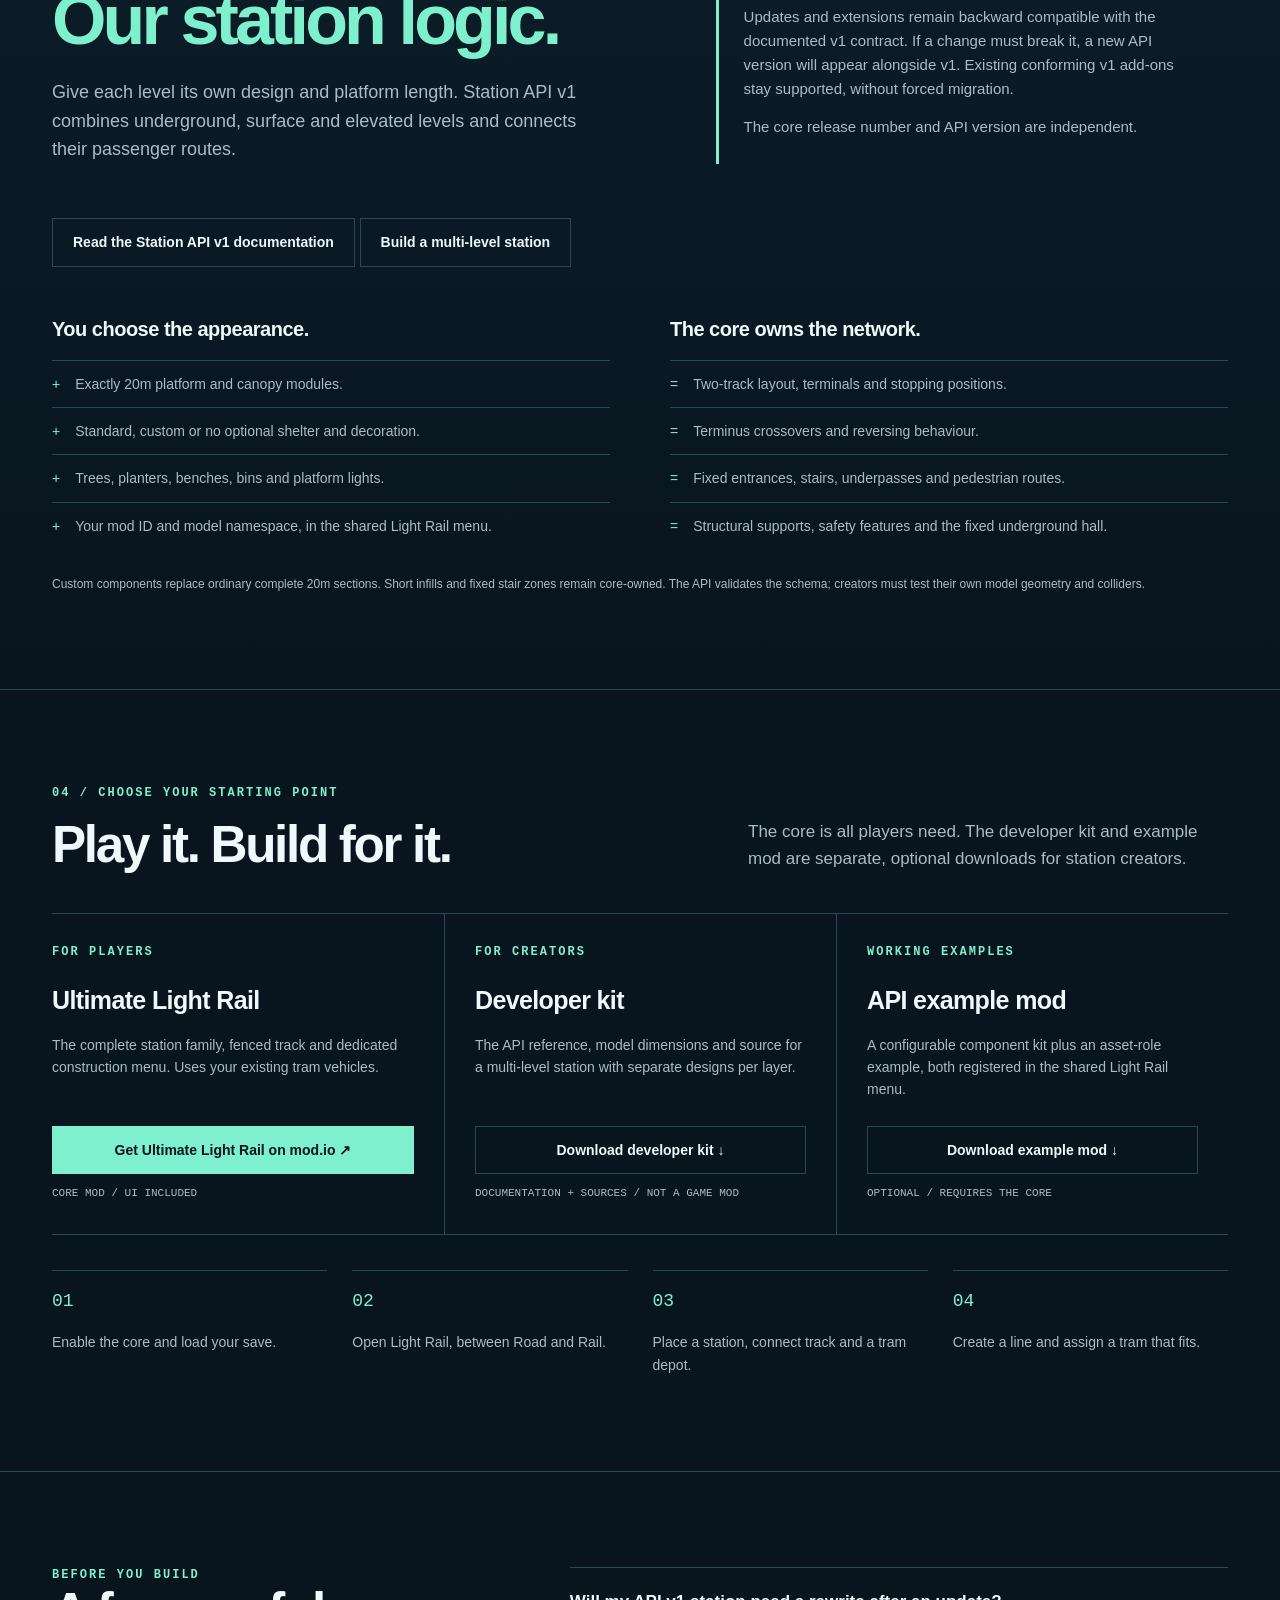
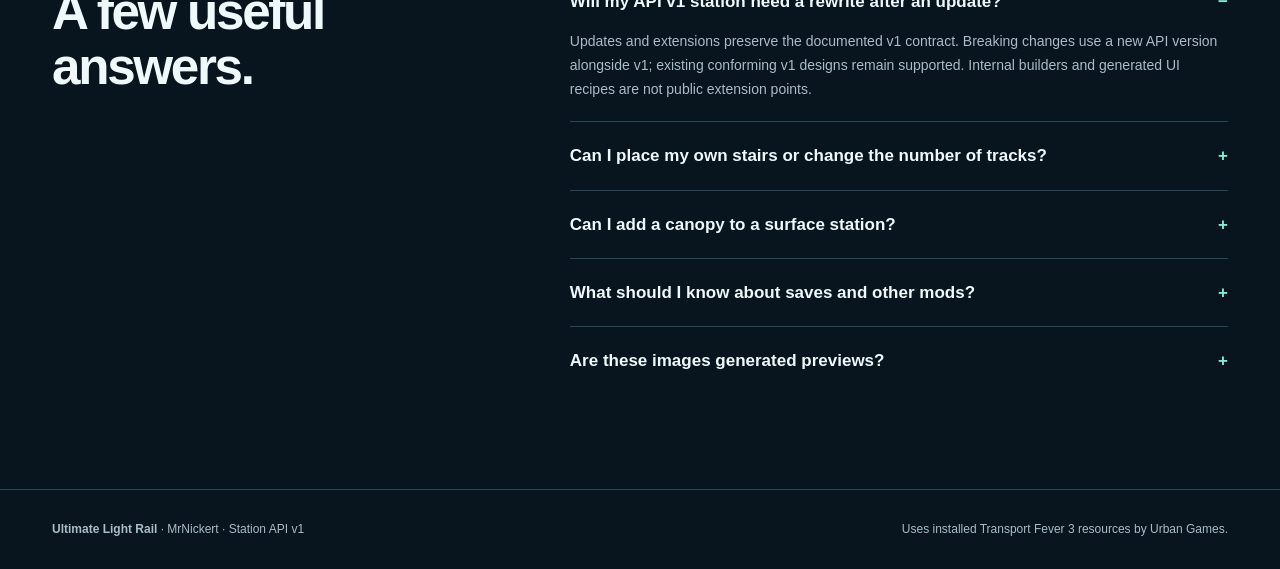
==== commit 86f373cd: "Publish the Ultimate Light Rail landing with GitHub Pages" ====
--- a/publication/landing/index.html
+++ b/publication/landing/index.html
@@ -1,15 +1,15 @@
 <!doctype html>
 <html lang="en"><head><meta charset="utf-8"><meta name="viewport" content="width=device-width,initial-scale=1"><meta name="description" content="Ultimate Light Rail: configurable tram-based stations and a public, backward-compatible station API for Transport Fever 3."><title>Ultimate Light Rail — stations for players, a framework for creators</title><link rel="stylesheet" href="styles.css"></head>
 <body>
-<div class="wrap"><nav aria-label="Main navigation"><a class="brand" href="#top"><svg viewBox="0 0 40 40" fill="none" aria-hidden="true"><path d="M5 28V14h20l10 14H5Zm5-10h10v6H10Zm15 0 5 6h-5ZM15 7h12m-6 0v7M4 33h32" stroke="currentColor" stroke-width="2.4" stroke-linejoin="round"/></svg>Ultimate Light Rail</a><div class="navlinks"><a href="#stations">Stations</a><a href="#makers">For creators</a><a href="#compatibility">API stability</a><a href="../modio-preview.html">mod.io preview</a><a class="navcta" href="#downloads">Get 1.3.0 ↗</a></div></nav>
+<div class="wrap"><nav aria-label="Main navigation"><a class="brand" href="#top"><svg viewBox="0 0 40 40" fill="none" aria-hidden="true"><path d="M5 28V14h20l10 14H5Zm5-10h10v6H10Zm15 0 5 6h-5ZM15 7h12m-6 0v7M4 33h32" stroke="currentColor" stroke-width="2.4" stroke-linejoin="round"/></svg>Ultimate Light Rail</a><div class="navlinks"><a href="#stations">Stations</a><a href="#makers">For creators</a><a href="#compatibility">API stability</a><a href="https://mod.io/g/transportfever3/m/ultimate-light-rail">mod.io</a><a class="navcta" href="#downloads">Get 1.3.0 ↗</a></div></nav>
 <header id="top" class="hero"><div class="hero-photo"><img src="../media/cover.png" width="1920" height="1080" alt="Ultimate Light Rail — illustrated promotional cover"><div class="caption"><span>ULTIMATE LIGHT RAIL 1.3.0</span><span>Illustrative promotional artwork · gameplay captures below.</span></div></div><div class="facts"><div class="fact"><strong>3 locations</strong><span>SURFACE / UNDERGROUND / ELEVATED</span></div><div class="fact"><strong>40–120m</strong><span>FIVE PLATFORM LENGTHS</span></div><div class="fact"><strong>Through + terminus</strong><span>TWO PLATFORM TRACKS</span></div><div class="fact"><strong>From 1925</strong><span>STATIONS + FENCED TRACK</span></div></div></header></div>
 <main>
-<section id="stations" class="rule"><div class="wrap"><div class="section-head"><div><div class="eyebrow">01 / one station family</div><h2>Meet your network<br>where it needs to be.</h2></div><p>One construction menu. Three station locations. The same tram-based network underneath.</p></div><div class="places"><article class="place"><div class="num">01 / AT STREET LEVEL</div><h3>Surface</h3><p>Low platforms, shelters and furniture. Through stations include a pedestrian underpass; termini have a landscaped forecourt.</p><span class="altitude">GROUND LEVEL</span></article><article class="place"><div class="num">02 / BELOW THE CITY</div><h3>Underground</h3><p>A fixed underground station hall, street access and pedestrian routes to both platforms. Connect with electric tram tunnels.</p><span class="altitude">TRACKS AT −18m</span></article><article class="place"><div class="num">03 / ABOVE THE TRAFFIC</div><h3>Elevated</h3><p>A concrete structure, covered platforms and one central street-level entrance. A concrete deck on pillars, with real stairs and street access.</p><span class="altitude">TRACKS AT +12m</span></article></div><figure class="daylight-proof"><img src="../media/gameplay-elevated-daylight.png" alt="Elevated station in daylight, showing a concrete viaduct, platform roofs and central street access"><figcaption>ACTUAL GAMEPLAY / structure, platforms and pedestrian access</figcaption></figure><div class="track-story"><figure><img src="../media/gameplay-fenced-crossing.png" width="1917" height="932" alt="A tram passing through a road crossing on fenced light rail track"><figcaption>ACTUAL GAMEPLAY / fenced track meets a native road crossing</figcaption></figure><div><div class="eyebrow">Native connections</div><h3>A dedicated track.<br>A familiar network.</h3><p>Low metal fences give your line a separate right of way. Connect directly to ordinary electric tram track and road crossings, with native tram traffic handling.</p><p>Use the existing tram depot and vehicles. This mod adds station and infrastructure options; it does not include a new vehicle fleet.</p></div></div></div></section>
-<section class="rule"><div class="wrap"><div class="section-head"><div><div class="eyebrow">02 / build to fit</div><h2>Through the city.<br>Back from the terminus.</h2></div><p>Choose a through layout for intermediate stops or a terminus with an integrated scissors crossover. Stop, change ends and depart without a visible turning loop.</p></div><div class="responsibilities" style="padding-top:0"><div><h3>Your platform length</h3><p class="muted">Five lengths, in 20m steps. The crossover is determined by the station type; there is no separate switch option.</p><div class="config"><div class="config-label"><span>PLATFORM LENGTH / DESIGN GRID</span><strong id="grid-caption" class="mint">80m · 4 × 20m</strong></div><div class="lengths" role="group" aria-label="Explore platform lengths"><button data-length="40" aria-pressed="false">40m</button><button data-length="60" aria-pressed="false">60m</button><button data-length="80" class="active" aria-pressed="true">80m</button><button data-length="100" aria-pressed="false">100m</button><button data-length="120" aria-pressed="false">120m</button></div><div class="module-grid" id="modules"><span>20m</span><span>20m</span><span>20m</span><span>20m</span></div><small>Design grid only. Fixed stairs and infill sections remain core-owned; custom models replace complete available 20m sections.</small></div><details class="settings-proof"><summary>See the station settings in game</summary><a href="../media/gameplay-station-settings.png" data-lightbox><img src="../media/gameplay-station-settings.png" alt="In-game station settings showing location, through or terminus type, platform length and fences"><span>Open the original capture ↗</span></a></details></div><div class="core"><h3>Keep the line moving</h3><ul><li>Choose vehicles that fit the selected platform length.</li><li>Overlong vehicles can keep a terminus crossover occupied.</li><li>Select terminals or add waypoints for a specific track assignment.</li><li>Approach fences are optional above ground; elevated safety railings remain.</li><li>Stations and fenced track unlock in 1925. The depot retains its native dates.</li></ul></div></div></div></section>
-<section class="makers" id="makers"><div class="wrap"><a href="../media/api-overview.png" data-lightbox><img src="../media/api-overview.png" width="1920" height="1080" alt="Station API v1 — illustrated modular station framework" style="width:100%;height:auto;border-radius:12px;margin-bottom:48px"></a><div class="makers-intro"><div><div class="eyebrow">03 / built for creators</div><h2 class="api-title">Your assets.<br><span class="mint">Our station logic.</span></h2><p>The standard stations use the same public API as your own designs. Supply visual components; let the core handle transport geometry.</p></div><div class="promise" id="compatibility"><span class="pill">STATION API v1</span><h3 style="margin-top:20px">A dependency you can build on.</h3><p>Updates and extensions remain backward compatible with the documented v1 contract. If a change must break it, a new API version will appear alongside v1. Existing conforming v1 add-ons stay supported, without forced migration.</p><p>The core release number and API version are independent.</p></div></div><p><a class="btn" href="https://github.com/MrNickert/ultimate-light-rail/blob/main/docs/station-api-v1.md">Read the Station API v1 documentation</a></p><div class="responsibilities"><div><h3>You choose the appearance.</h3><ul><li>Exactly 20m platform and canopy modules.</li><li>Standard, custom or no optional shelter and decoration.</li><li>Trees, planters, benches, bins and platform lights.</li><li>Your mod ID and model namespace, in the shared Light Rail menu.</li></ul></div><div class="core"><h3>The core owns the network.</h3><ul><li>Two-track layout, terminals and stopping positions.</li><li>Terminus crossovers and reversing behaviour.</li><li>Fixed entrances, stairs, underpasses and pedestrian routes.</li><li>Structural supports, safety features and the fixed underground hall.</li></ul></div></div><p class="compat-note">Custom components replace ordinary complete 20m sections. Short infills and fixed stair zones remain core-owned. The API validates the schema; creators must test their own model geometry and colliders.</p></div></section>
-<section id="downloads"><div class="wrap"><div class="section-head"><div><div class="eyebrow">04 / choose your starting point</div><h2>Play it. Build for it.</h2></div><p>The core is all players need. The developer kit and example mod are separate, optional downloads for station creators.</p></div><div class="downloads-grid"><article class="download"><div class="eyebrow">FOR PLAYERS</div><h3>Ultimate Light Rail</h3><p>The complete station family, fenced track and dedicated construction menu. Uses your existing tram vehicles.</p><a class="btn primary" href="../downloads/ultimate-light-rail-1.3.0.zip" download>Download core 1.3.0 ↓</a><small>INSTALLABLE MOD / UI INCLUDED</small></article><article class="download"><div class="eyebrow">FOR CREATORS</div><h3>Developer kit</h3><p>The API reference, compatibility policy, model dimensions, reference declarations and example sources.</p><a class="btn" href="../downloads/ultimate-light-rail-developer-kit-1.3.0.zip" download>Download developer kit ↓</a><small>DOCUMENTATION + SOURCES / NOT A GAME MOD</small></article><article class="download"><div class="eyebrow">WORKING EXAMPLES</div><h3>API example mod</h3><p>A configurable component kit plus an asset-role example, both registered in the shared Light Rail menu.</p><a class="btn" href="../downloads/ultimate-light-rail-contract-example-1.3.0.zip" download>Download example mod ↓</a><small>OPTIONAL / REQUIRES THE CORE</small></article></div><div class="start"><div class="step"><b>01</b><p>Enable the core and load your save.</p></div><div class="step"><b>02</b><p>Open Light Rail, between Road and Rail.</p></div><div class="step"><b>03</b><p>Place a station, connect track and a tram depot.</p></div><div class="step"><b>04</b><p>Create a line and assign a tram that fits.</p></div></div></div></section>
-<section class="rule"><div class="wrap faq"><div><div class="eyebrow">Before you build</div><h2>A few useful<br>answers.</h2></div><div><details open><summary>Will my API v1 station need a rewrite after an update?</summary><p>Updates and extensions preserve the documented v1 contract. Breaking changes use a new API version alongside v1; existing conforming v1 designs remain supported. Internal builders and generated UI recipes are not public extension points.</p></details><details><summary>Can I place my own stairs or change the number of tracks?</summary><p>API v1 fixes two tracks, platform width and height, entrances, stairs and routes. Customise supported visual components instead. The underground hall is fixed.</p></details><details><summary>Can I add a canopy to a surface station?</summary><p>Yes. Supply an explicit 20m canopy model through the component API. Surface defaults have no canopy; elevated defaults include one.</p></details><details><summary>What should I know about saves and other mods?</summary><p>Keep the core and any asset mods enabled while their objects remain in a save. This release does not migrate development saves. Other mods replacing the same native construction UI may conflict. Current in-game testing uses Windows/Steam.</p></details><details><summary>Are these images generated previews?</summary><p>The station and track scenes are real gameplay captures. The API component board includes the actual standalone example in game. Its code panels and the separate API contract board are documentation graphics, not simulated gameplay.</p></details></div></div></section>
-</main><footer><div class="wrap"><p><strong>Ultimate Light Rail</strong> · MrNickert · Station API v1 <span class="preview-tag">LOCAL PUBLICATION PREVIEW</span></p><p>Uses installed Transport Fever 3 resources by Urban Games.</p></div></footer>
+<section id="stations" class="rule"><div class="wrap"><div class="section-head"><div><div class="eyebrow">01 / one station family</div><h2>Meet your network<br>where it needs to be.</h2></div><p>One construction menu. Three station locations. The same tram-based network underneath.</p></div><div class="places"><article class="place"><div class="num">01 / AT STREET LEVEL</div><h3>Surface</h3><p>Low platforms, shelters and furniture. Through stations offer an underpass or level crossings. Termini have a landscaped forecourt.</p><span class="altitude">GROUND LEVEL</span></article><article class="place"><div class="num">02 / BELOW THE CITY</div><h3>Underground</h3><p>A fixed underground station hall, street access and pedestrian routes to both platforms. Connect with electric tram tunnels.</p><span class="altitude">TRACKS AT −18 TO −72m</span></article><article class="place"><div class="num">03 / ABOVE THE TRAFFIC</div><h3>Elevated</h3><p>Covered platforms on a concrete viaduct, with stairs from a central street-level entrance.</p><span class="altitude">TRACKS AT +12m</span></article></div><figure class="daylight-proof"><img src="../media/gameplay-elevated-daylight.png" alt="Elevated station in daylight, showing a concrete viaduct, platform roofs and central street access"><figcaption>ACTUAL GAMEPLAY / structure, platforms and pedestrian access</figcaption></figure><div class="track-story"><figure><img src="../media/gameplay-fenced-crossing.png" width="1917" height="932" alt="A tram passing through a road crossing on fenced light rail track"><figcaption>ACTUAL GAMEPLAY / fenced track meets a native road crossing</figcaption></figure><div><div class="eyebrow">Native connections</div><h3>A dedicated track.<br>A familiar network.</h3><p>Low metal fences give your line a separate right of way. Connect directly to ordinary electric tram track and road crossings, with native tram traffic handling.</p><p>Use the existing tram depot and vehicles. This mod adds station and infrastructure options; it does not include a new vehicle fleet.</p></div></div></div></section>
+<section class="rule"><div class="wrap"><div class="section-head"><div><div class="eyebrow">02 / build to fit</div><h2>Through the city.<br>Back from the terminus.</h2></div><p>Choose a through layout for intermediate stops or a terminus with an integrated scissors crossover. Stop, change ends and depart without a visible turning loop.</p></div><div class="responsibilities" style="padding-top:0"><div><h3>Your platform length</h3><p class="muted">Five lengths in 20m steps. Termini include a crossover. Enable Turnback on a through station to add a crossover at both ends.</p><div class="config"><div class="config-label"><span>PLATFORM LENGTH / DESIGN GRID</span><strong id="grid-caption" class="mint">80m · 4 × 20m</strong></div><div class="lengths" role="group" aria-label="Explore platform lengths"><button data-length="40" aria-pressed="false">40m</button><button data-length="60" aria-pressed="false">60m</button><button data-length="80" class="active" aria-pressed="true">80m</button><button data-length="100" aria-pressed="false">100m</button><button data-length="120" aria-pressed="false">120m</button></div><div class="module-grid" id="modules"><span>20m</span><span>20m</span><span>20m</span><span>20m</span></div><small>Design grid only. Fixed stairs and infill sections remain core-owned; custom models replace complete available 20m sections.</small></div><details class="settings-proof"><summary>See the station settings in game</summary><a href="../media/gameplay-station-settings.png" data-lightbox><img src="../media/gameplay-station-settings.png" alt="In-game station settings showing location, through or terminus type, platform length and fences"><span>Open the original capture ↗</span></a></details></div><div class="core"><h3>Keep the line moving</h3><ul><li>Choose vehicles that fit the selected platform length.</li><li>Overlong vehicles can keep a terminus crossover occupied.</li><li>Select terminals or add waypoints for a specific track assignment.</li><li>Approach fences are optional above ground; elevated safety railings remain.</li><li>Stations and fenced track unlock in 1925. The depot retains its native dates.</li></ul></div></div></div></section>
+<section class="makers" id="makers"><div class="wrap"><a href="../media/api-overview.png" data-lightbox><img src="../media/api-overview.png" width="1920" height="1080" alt="Station API v1 — illustrated modular station framework" style="width:100%;height:auto;border-radius:12px;margin-bottom:48px"></a><div class="makers-intro"><div><div class="eyebrow">03 / built for creators</div><h2 class="api-title">Your assets.<br><span class="mint">Our station logic.</span></h2><p>Give each level its own design and platform length. Station API v1 combines underground, surface and elevated levels and connects their passenger routes.</p></div><div class="promise" id="compatibility"><span class="pill">STATION API v1</span><h3 style="margin-top:20px">A dependency you can build on.</h3><p>Updates and extensions remain backward compatible with the documented v1 contract. If a change must break it, a new API version will appear alongside v1. Existing conforming v1 add-ons stay supported, without forced migration.</p><p>The core release number and API version are independent.</p></div></div><p><a class="btn" href="https://github.com/MrNickert/ultimate-light-rail/blob/main/docs/station-api-v1.md">Read the Station API v1 documentation</a> <a class="btn" href="https://github.com/MrNickert/ultimate-light-rail/blob/main/docs/multi-level-stations.md">Build a multi-level station</a></p><div class="responsibilities"><div><h3>You choose the appearance.</h3><ul><li>Exactly 20m platform and canopy modules.</li><li>Standard, custom or no optional shelter and decoration.</li><li>Trees, planters, benches, bins and platform lights.</li><li>Your mod ID and model namespace, in the shared Light Rail menu.</li></ul></div><div class="core"><h3>The core owns the network.</h3><ul><li>Two-track layout, terminals and stopping positions.</li><li>Terminus crossovers and reversing behaviour.</li><li>Fixed entrances, stairs, underpasses and pedestrian routes.</li><li>Structural supports, safety features and the fixed underground hall.</li></ul></div></div><p class="compat-note">Custom components replace ordinary complete 20m sections. Short infills and fixed stair zones remain core-owned. The API validates the schema; creators must test their own model geometry and colliders.</p></div></section>
+<section id="downloads"><div class="wrap"><div class="section-head"><div><div class="eyebrow">04 / choose your starting point</div><h2>Play it. Build for it.</h2></div><p>The core is all players need. The developer kit and example mod are separate, optional downloads for station creators.</p></div><div class="downloads-grid"><article class="download"><div class="eyebrow">FOR PLAYERS</div><h3>Ultimate Light Rail</h3><p>The complete station family, fenced track and dedicated construction menu. Uses your existing tram vehicles.</p><a class="btn primary" href="https://mod.io/g/transportfever3/m/ultimate-light-rail">Get Ultimate Light Rail on mod.io ↗</a><small>CORE MOD / UI INCLUDED</small></article><article class="download"><div class="eyebrow">FOR CREATORS</div><h3>Developer kit</h3><p>The API reference, model dimensions and source for a multi-level station with separate designs per layer.</p><a class="btn" href="../downloads/ultimate-light-rail-developer-kit-1.3.0.zip" download>Download developer kit ↓</a><small>DOCUMENTATION + SOURCES / NOT A GAME MOD</small></article><article class="download"><div class="eyebrow">WORKING EXAMPLES</div><h3>API example mod</h3><p>A configurable component kit plus an asset-role example, both registered in the shared Light Rail menu.</p><a class="btn" href="../downloads/ultimate-light-rail-contract-example-1.3.0.zip" download>Download example mod ↓</a><small>OPTIONAL / REQUIRES THE CORE</small></article></div><div class="start"><div class="step"><b>01</b><p>Enable the core and load your save.</p></div><div class="step"><b>02</b><p>Open Light Rail, between Road and Rail.</p></div><div class="step"><b>03</b><p>Place a station, connect track and a tram depot.</p></div><div class="step"><b>04</b><p>Create a line and assign a tram that fits.</p></div></div></div></section>
+<section class="rule"><div class="wrap faq"><div><div class="eyebrow">Before you build</div><h2>A few useful<br>answers.</h2></div><div><details open><summary>Will my API v1 station need a rewrite after an update?</summary><p>Updates and extensions preserve the documented v1 contract. Breaking changes use a new API version alongside v1; existing conforming v1 designs remain supported. Internal builders and generated UI recipes are not public extension points.</p></details><details><summary>Can I place my own stairs or change the number of tracks?</summary><p>API v1 fixes two tracks, platform width and height, entrances, stairs and routes. Customise supported visual components instead. The underground hall is fixed.</p></details><details><summary>Can I add a canopy to a surface station?</summary><p>Yes. Supply an explicit 20m canopy model through the component API. Surface defaults have no canopy; elevated defaults include one.</p></details><details><summary>What should I know about saves and other mods?</summary><p>Keep the core and any asset mods enabled while their objects remain in a save. This release does not migrate development saves. Other mods replacing the same native construction UI may conflict. Current in-game testing uses Windows/Steam.</p></details><details><summary>Are these images generated previews?</summary><p>The station and track screenshots show gameplay. The cover and API overview are promotional illustrations.</p></details></div></div></section>
+</main><footer><div class="wrap"><p><strong>Ultimate Light Rail</strong> · MrNickert · Station API v1</p><p>Uses installed Transport Fever 3 resources by Urban Games.</p></div></footer>
 <dialog class="lightbox" id="lightbox"><button type="button" id="close-lightbox" aria-label="Close image">Close ×</button><img id="lightbox-image" alt=""></dialog>
 <script>
 const buttons=document.querySelectorAll('[data-length]');buttons.forEach(button=>button.addEventListener('click',()=>{const length=Number(button.dataset.length);buttons.forEach(item=>{item.classList.toggle('active',item===button);item.setAttribute('aria-pressed',String(item===button))});document.getElementById('grid-caption').textContent=length+'m · '+length/20+' × 20m';const grid=document.getElementById('modules');grid.replaceChildren(...Array.from({length:length/20},()=>{const span=document.createElement('span');span.textContent='20m';return span}))}));
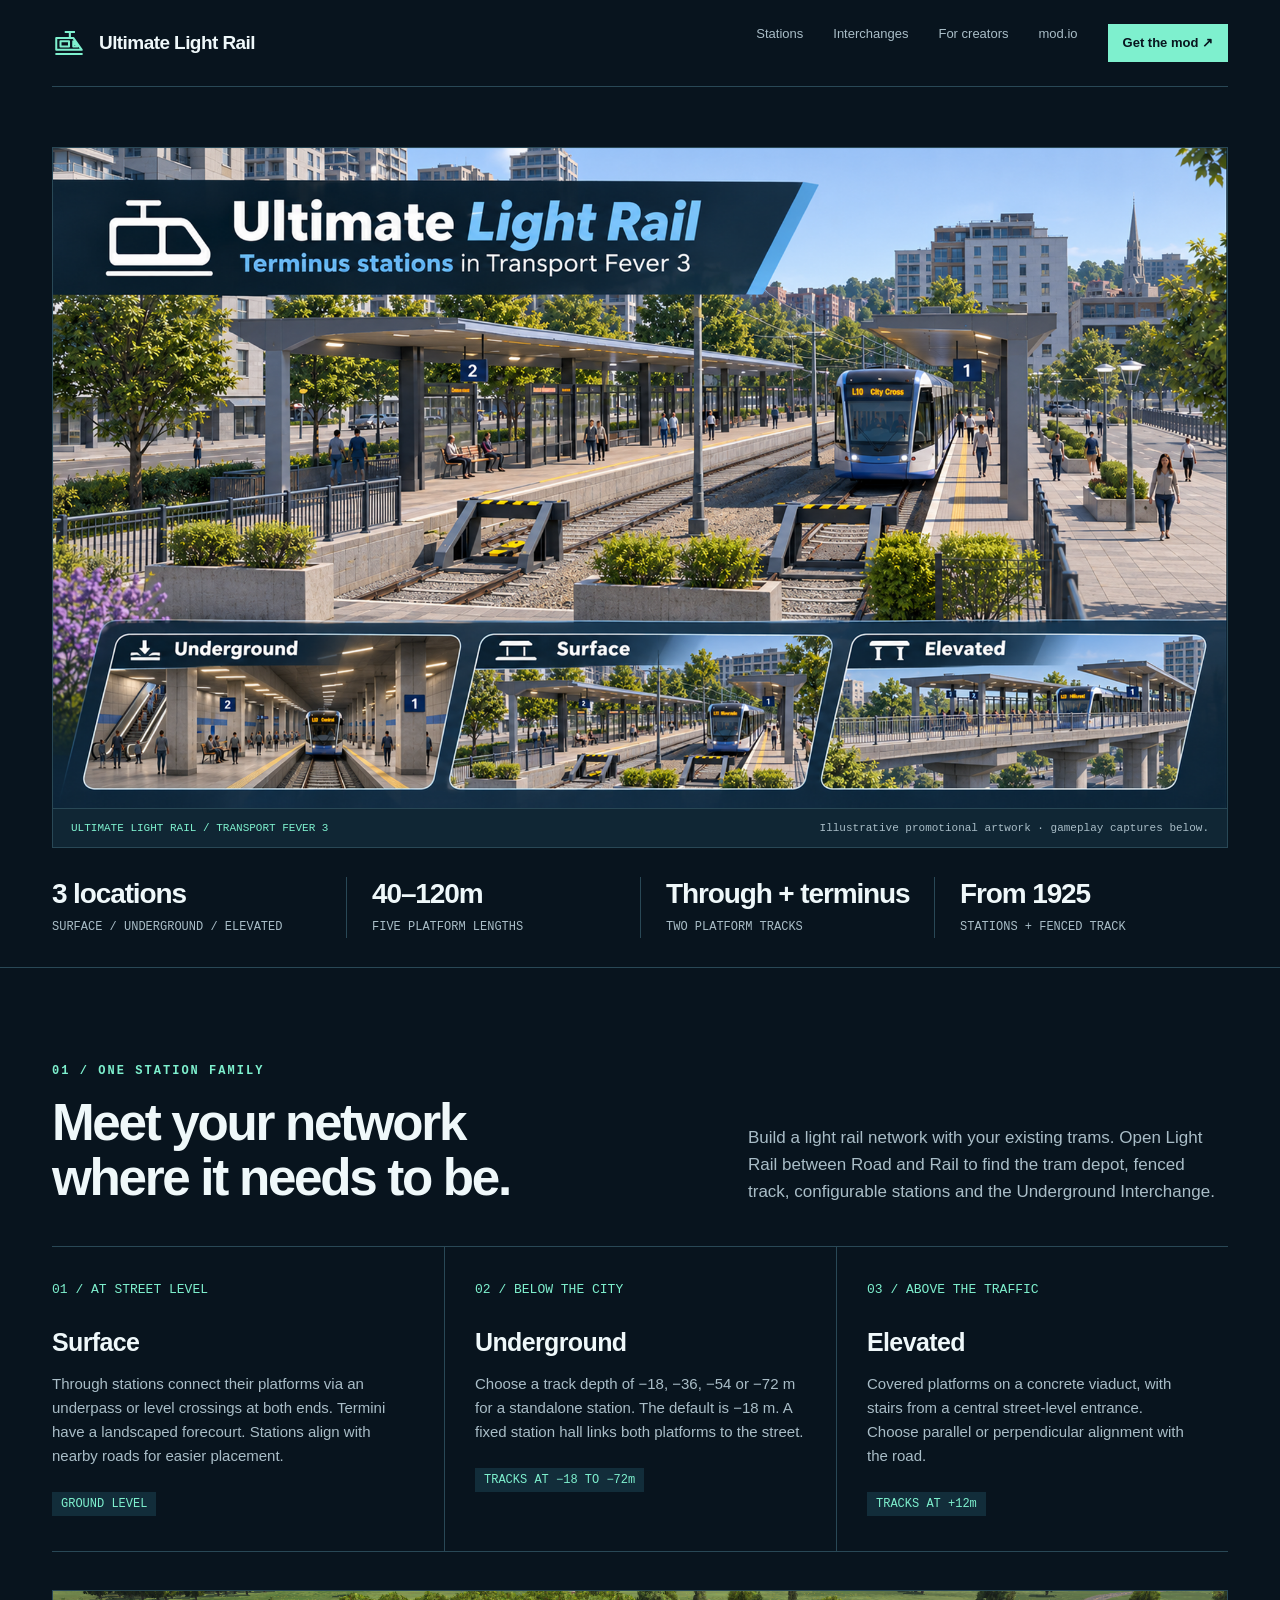
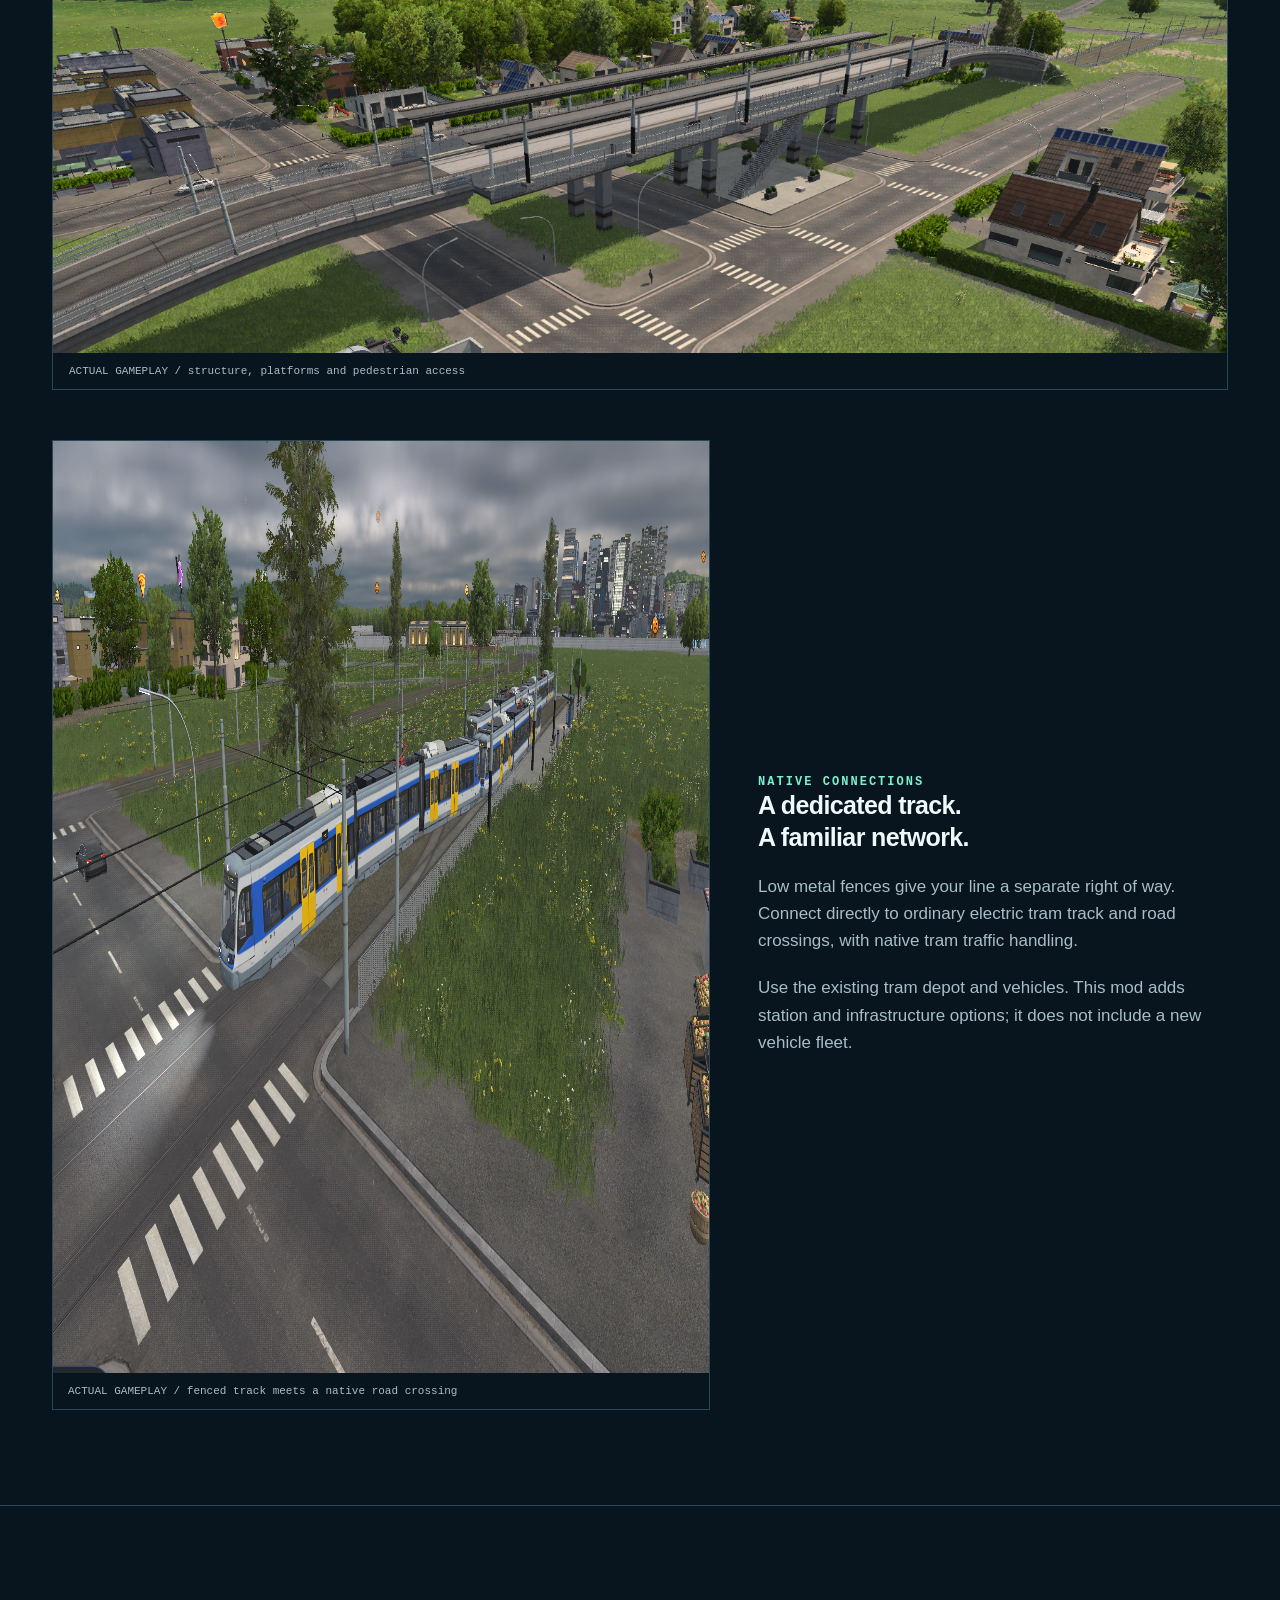
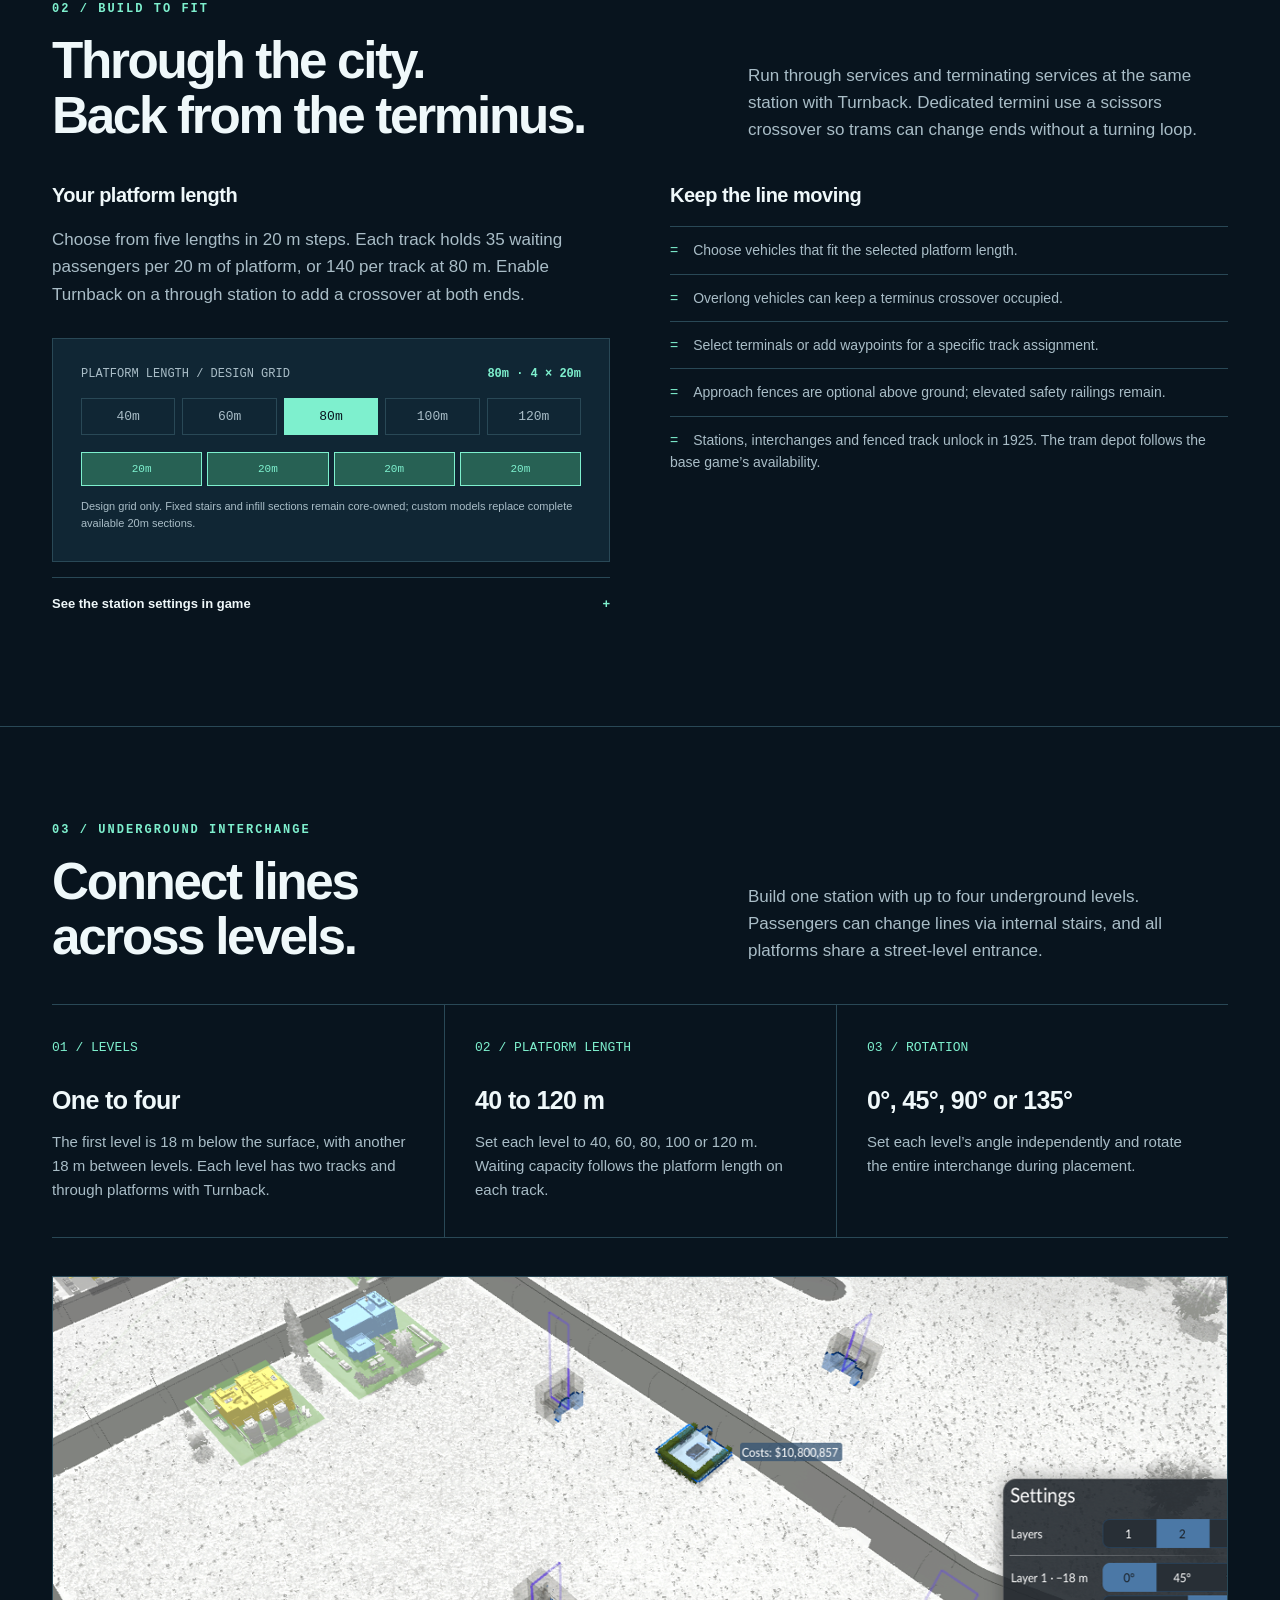
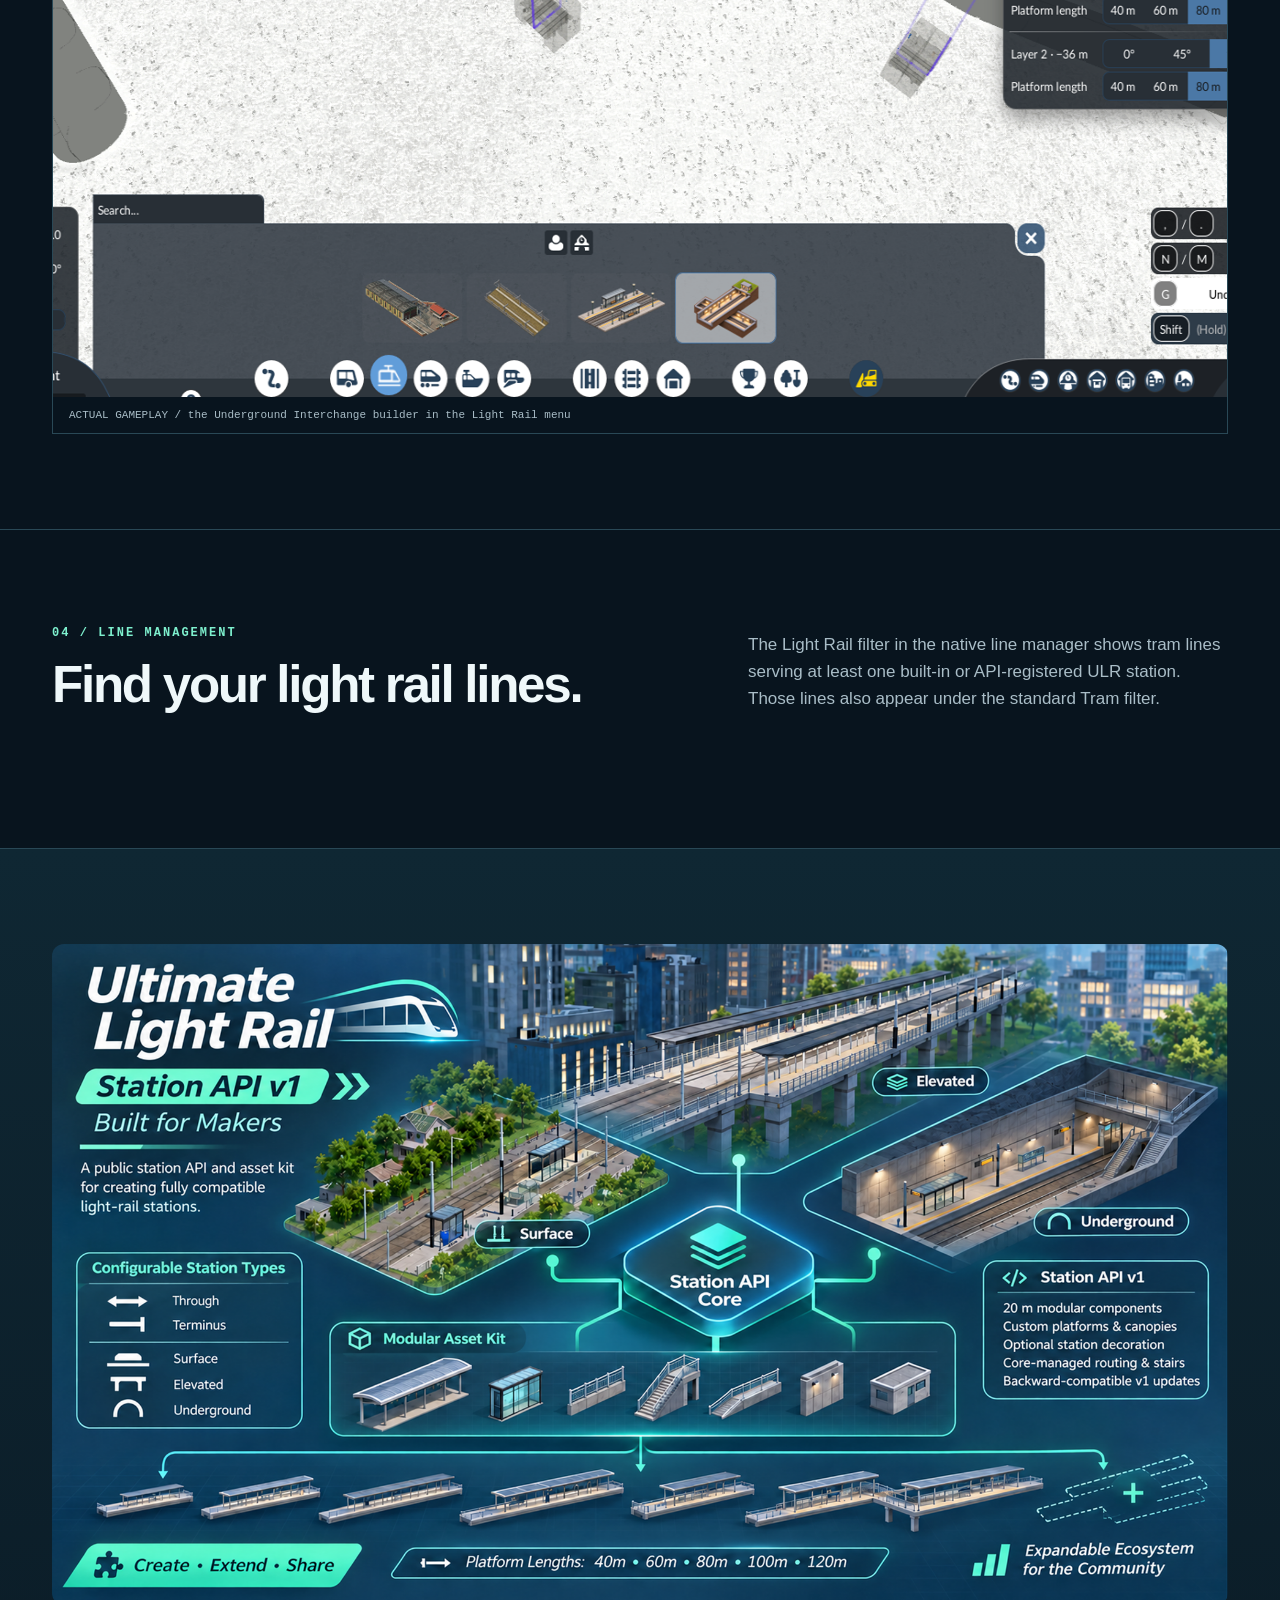
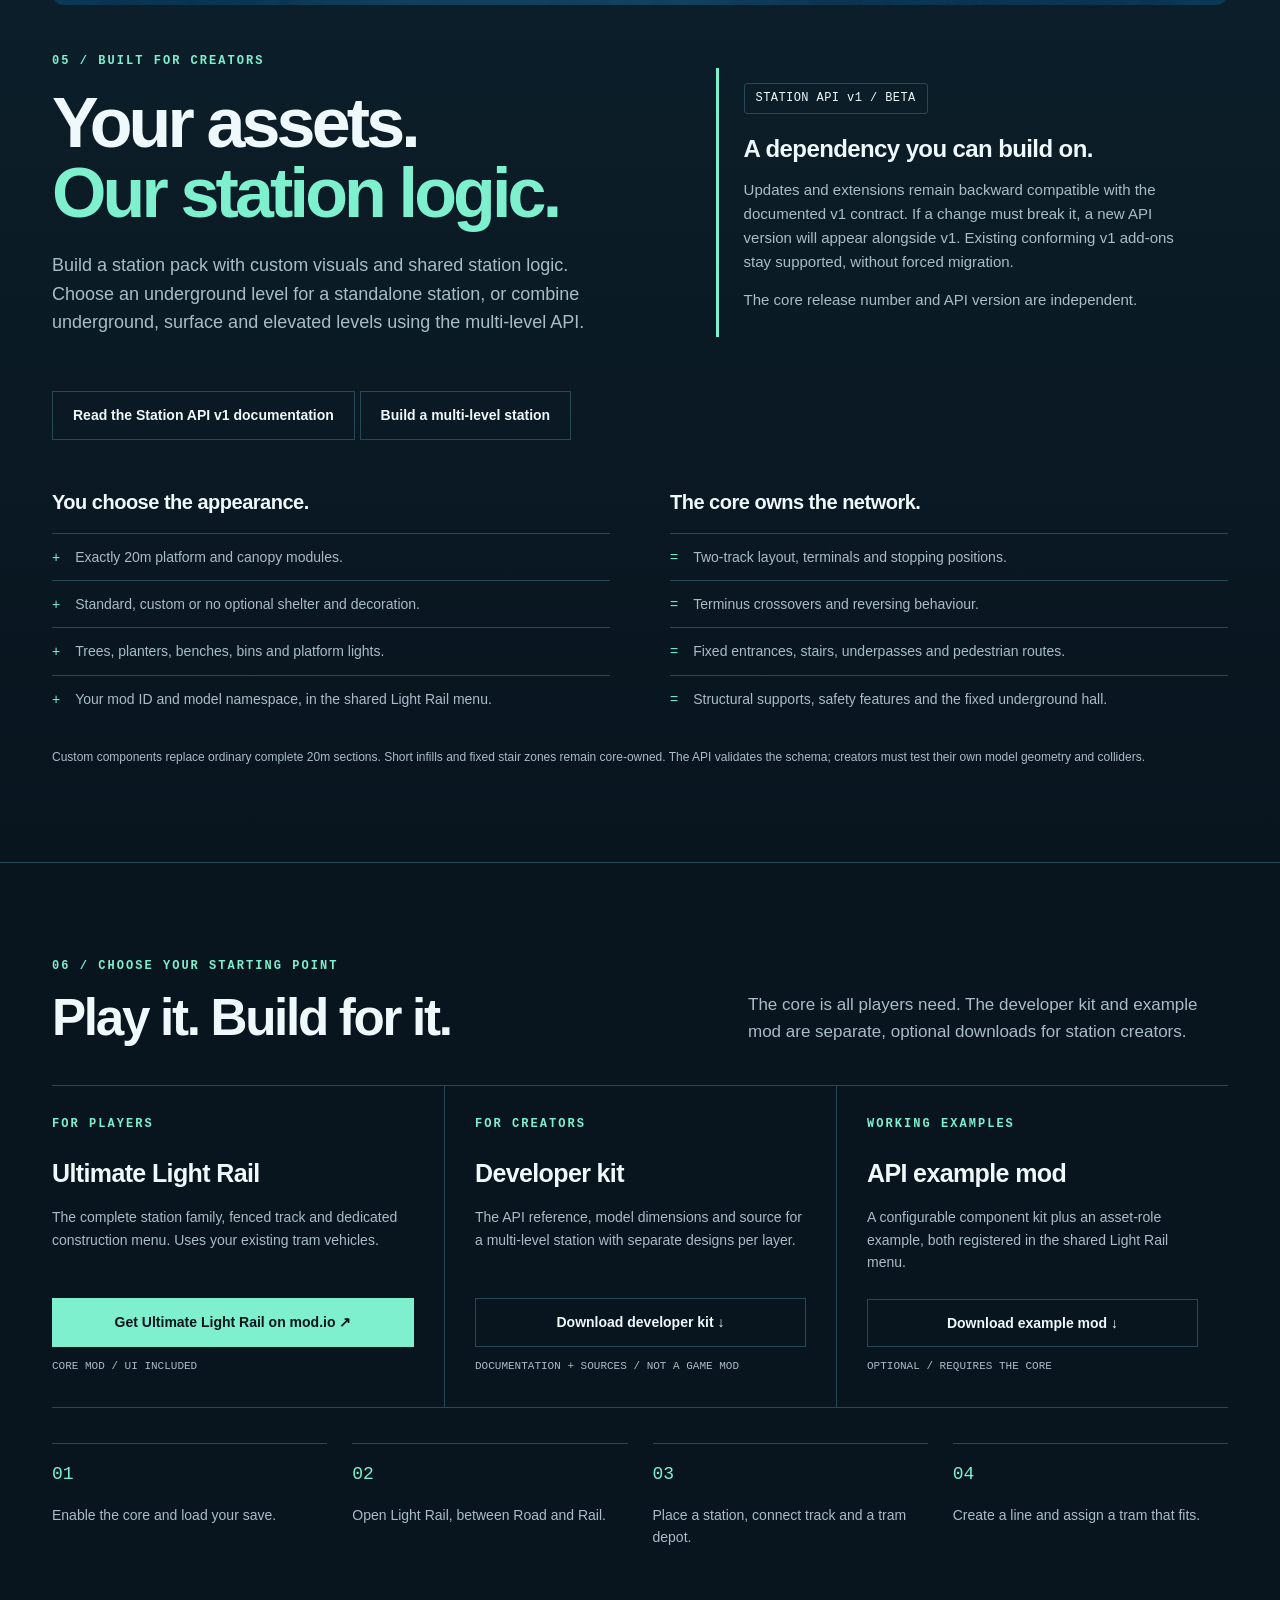
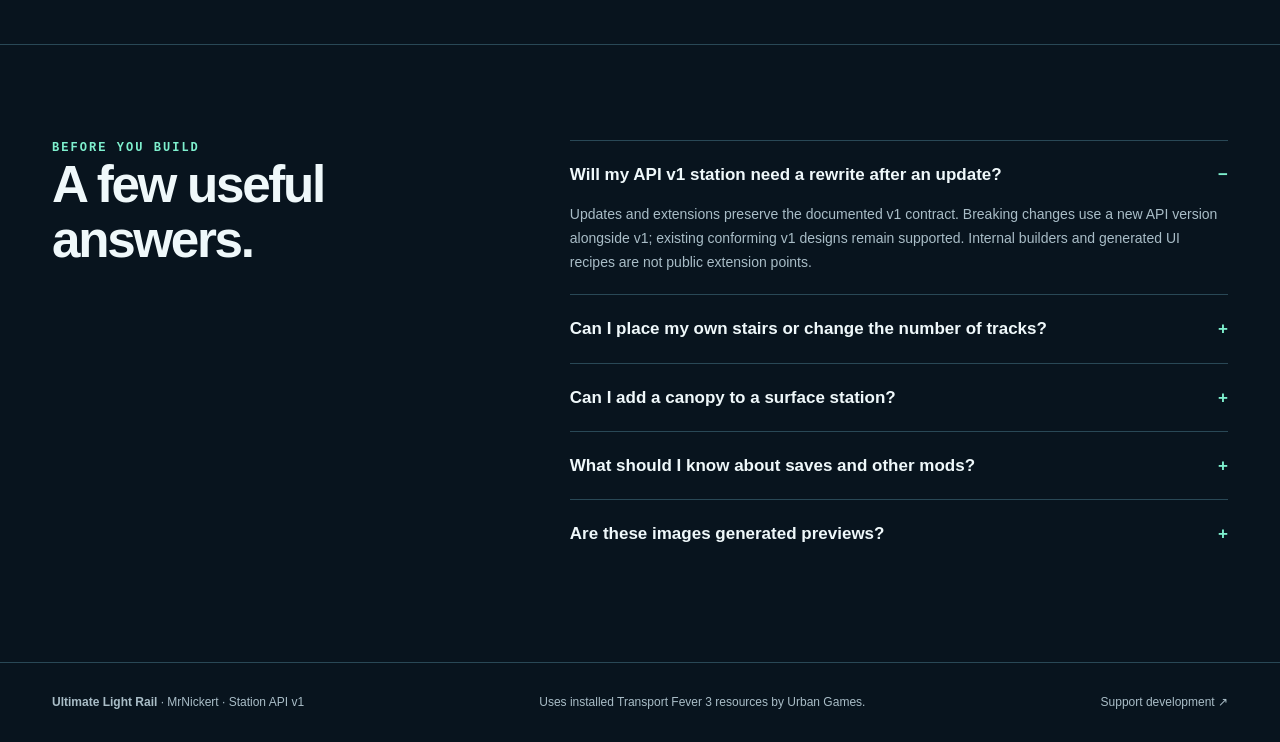
==== commit 87b923da: "Refresh the landing page from the mod.io listing" ====
--- a/publication/landing/index.html
+++ b/publication/landing/index.html
@@ -1,15 +1,40 @@
 <!doctype html>
-<html lang="en"><head><meta charset="utf-8"><meta name="viewport" content="width=device-width,initial-scale=1"><meta name="description" content="Ultimate Light Rail: configurable tram-based stations and a public, backward-compatible station API for Transport Fever 3."><title>Ultimate Light Rail — stations for players, a framework for creators</title><link rel="stylesheet" href="styles.css"></head>
+<html lang="en"><head><meta charset="utf-8"><meta name="viewport" content="width=device-width,initial-scale=1"><meta name="description" content="Build a Transport Fever 3 light rail network with configurable stations, Turnback, multi-level underground interchanges and a dedicated line filter."><title>Ultimate Light Rail — stations for players, a framework for creators</title><link rel="stylesheet" href="styles.css"></head>
 <body>
-<div class="wrap"><nav aria-label="Main navigation"><a class="brand" href="#top"><svg viewBox="0 0 40 40" fill="none" aria-hidden="true"><path d="M5 28V14h20l10 14H5Zm5-10h10v6H10Zm15 0 5 6h-5ZM15 7h12m-6 0v7M4 33h32" stroke="currentColor" stroke-width="2.4" stroke-linejoin="round"/></svg>Ultimate Light Rail</a><div class="navlinks"><a href="#stations">Stations</a><a href="#makers">For creators</a><a href="#compatibility">API stability</a><a href="https://mod.io/g/transportfever3/m/ultimate-light-rail">mod.io</a><a class="navcta" href="#downloads">Get 1.3.0 ↗</a></div></nav>
-<header id="top" class="hero"><div class="hero-photo"><img src="../media/cover.png" width="1920" height="1080" alt="Ultimate Light Rail — illustrated promotional cover"><div class="caption"><span>ULTIMATE LIGHT RAIL 1.3.0</span><span>Illustrative promotional artwork · gameplay captures below.</span></div></div><div class="facts"><div class="fact"><strong>3 locations</strong><span>SURFACE / UNDERGROUND / ELEVATED</span></div><div class="fact"><strong>40–120m</strong><span>FIVE PLATFORM LENGTHS</span></div><div class="fact"><strong>Through + terminus</strong><span>TWO PLATFORM TRACKS</span></div><div class="fact"><strong>From 1925</strong><span>STATIONS + FENCED TRACK</span></div></div></header></div>
+<div class="wrap"><nav aria-label="Main navigation"><a class="brand" href="#top"><svg viewBox="0 0 40 40" fill="none" aria-hidden="true"><path d="M5 28V14h20l10 14H5Zm5-10h10v6H10Zm15 0 5 6h-5ZM15 7h12m-6 0v7M4 33h32" stroke="currentColor" stroke-width="2.4" stroke-linejoin="round"/></svg>Ultimate Light Rail</a><div class="navlinks"><a href="#stations">Stations</a><a href="#interchange">Interchanges</a><a href="#makers">For creators</a><a href="https://mod.io/g/transportfever3/m/ultimate-light-rail">mod.io</a><a class="navcta" href="#downloads">Get the mod ↗</a></div></nav>
+<header id="top" class="hero"><div class="hero-photo"><img src="../media/cover.png" width="1920" height="1080" alt="Ultimate Light Rail — illustrated promotional cover"><div class="caption"><span>ULTIMATE LIGHT RAIL / TRANSPORT FEVER 3</span><span>Illustrative promotional artwork · gameplay captures below.</span></div></div><div class="facts"><div class="fact"><strong>3 locations</strong><span>SURFACE / UNDERGROUND / ELEVATED</span></div><div class="fact"><strong>40–120m</strong><span>FIVE PLATFORM LENGTHS</span></div><div class="fact"><strong>Through + terminus</strong><span>TWO PLATFORM TRACKS</span></div><div class="fact"><strong>From 1925</strong><span>STATIONS + FENCED TRACK</span></div></div></header></div>
 <main>
-<section id="stations" class="rule"><div class="wrap"><div class="section-head"><div><div class="eyebrow">01 / one station family</div><h2>Meet your network<br>where it needs to be.</h2></div><p>One construction menu. Three station locations. The same tram-based network underneath.</p></div><div class="places"><article class="place"><div class="num">01 / AT STREET LEVEL</div><h3>Surface</h3><p>Low platforms, shelters and furniture. Through stations offer an underpass or level crossings. Termini have a landscaped forecourt.</p><span class="altitude">GROUND LEVEL</span></article><article class="place"><div class="num">02 / BELOW THE CITY</div><h3>Underground</h3><p>A fixed underground station hall, street access and pedestrian routes to both platforms. Connect with electric tram tunnels.</p><span class="altitude">TRACKS AT −18 TO −72m</span></article><article class="place"><div class="num">03 / ABOVE THE TRAFFIC</div><h3>Elevated</h3><p>Covered platforms on a concrete viaduct, with stairs from a central street-level entrance.</p><span class="altitude">TRACKS AT +12m</span></article></div><figure class="daylight-proof"><img src="../media/gameplay-elevated-daylight.png" alt="Elevated station in daylight, showing a concrete viaduct, platform roofs and central street access"><figcaption>ACTUAL GAMEPLAY / structure, platforms and pedestrian access</figcaption></figure><div class="track-story"><figure><img src="../media/gameplay-fenced-crossing.png" width="1917" height="932" alt="A tram passing through a road crossing on fenced light rail track"><figcaption>ACTUAL GAMEPLAY / fenced track meets a native road crossing</figcaption></figure><div><div class="eyebrow">Native connections</div><h3>A dedicated track.<br>A familiar network.</h3><p>Low metal fences give your line a separate right of way. Connect directly to ordinary electric tram track and road crossings, with native tram traffic handling.</p><p>Use the existing tram depot and vehicles. This mod adds station and infrastructure options; it does not include a new vehicle fleet.</p></div></div></div></section>
-<section class="rule"><div class="wrap"><div class="section-head"><div><div class="eyebrow">02 / build to fit</div><h2>Through the city.<br>Back from the terminus.</h2></div><p>Choose a through layout for intermediate stops or a terminus with an integrated scissors crossover. Stop, change ends and depart without a visible turning loop.</p></div><div class="responsibilities" style="padding-top:0"><div><h3>Your platform length</h3><p class="muted">Five lengths in 20m steps. Termini include a crossover. Enable Turnback on a through station to add a crossover at both ends.</p><div class="config"><div class="config-label"><span>PLATFORM LENGTH / DESIGN GRID</span><strong id="grid-caption" class="mint">80m · 4 × 20m</strong></div><div class="lengths" role="group" aria-label="Explore platform lengths"><button data-length="40" aria-pressed="false">40m</button><button data-length="60" aria-pressed="false">60m</button><button data-length="80" class="active" aria-pressed="true">80m</button><button data-length="100" aria-pressed="false">100m</button><button data-length="120" aria-pressed="false">120m</button></div><div class="module-grid" id="modules"><span>20m</span><span>20m</span><span>20m</span><span>20m</span></div><small>Design grid only. Fixed stairs and infill sections remain core-owned; custom models replace complete available 20m sections.</small></div><details class="settings-proof"><summary>See the station settings in game</summary><a href="../media/gameplay-station-settings.png" data-lightbox><img src="../media/gameplay-station-settings.png" alt="In-game station settings showing location, through or terminus type, platform length and fences"><span>Open the original capture ↗</span></a></details></div><div class="core"><h3>Keep the line moving</h3><ul><li>Choose vehicles that fit the selected platform length.</li><li>Overlong vehicles can keep a terminus crossover occupied.</li><li>Select terminals or add waypoints for a specific track assignment.</li><li>Approach fences are optional above ground; elevated safety railings remain.</li><li>Stations and fenced track unlock in 1925. The depot retains its native dates.</li></ul></div></div></div></section>
-<section class="makers" id="makers"><div class="wrap"><a href="../media/api-overview.png" data-lightbox><img src="../media/api-overview.png" width="1920" height="1080" alt="Station API v1 — illustrated modular station framework" style="width:100%;height:auto;border-radius:12px;margin-bottom:48px"></a><div class="makers-intro"><div><div class="eyebrow">03 / built for creators</div><h2 class="api-title">Your assets.<br><span class="mint">Our station logic.</span></h2><p>Give each level its own design and platform length. Station API v1 combines underground, surface and elevated levels and connects their passenger routes.</p></div><div class="promise" id="compatibility"><span class="pill">STATION API v1</span><h3 style="margin-top:20px">A dependency you can build on.</h3><p>Updates and extensions remain backward compatible with the documented v1 contract. If a change must break it, a new API version will appear alongside v1. Existing conforming v1 add-ons stay supported, without forced migration.</p><p>The core release number and API version are independent.</p></div></div><p><a class="btn" href="https://github.com/MrNickert/ultimate-light-rail/blob/main/docs/station-api-v1.md">Read the Station API v1 documentation</a> <a class="btn" href="https://github.com/MrNickert/ultimate-light-rail/blob/main/docs/multi-level-stations.md">Build a multi-level station</a></p><div class="responsibilities"><div><h3>You choose the appearance.</h3><ul><li>Exactly 20m platform and canopy modules.</li><li>Standard, custom or no optional shelter and decoration.</li><li>Trees, planters, benches, bins and platform lights.</li><li>Your mod ID and model namespace, in the shared Light Rail menu.</li></ul></div><div class="core"><h3>The core owns the network.</h3><ul><li>Two-track layout, terminals and stopping positions.</li><li>Terminus crossovers and reversing behaviour.</li><li>Fixed entrances, stairs, underpasses and pedestrian routes.</li><li>Structural supports, safety features and the fixed underground hall.</li></ul></div></div><p class="compat-note">Custom components replace ordinary complete 20m sections. Short infills and fixed stair zones remain core-owned. The API validates the schema; creators must test their own model geometry and colliders.</p></div></section>
-<section id="downloads"><div class="wrap"><div class="section-head"><div><div class="eyebrow">04 / choose your starting point</div><h2>Play it. Build for it.</h2></div><p>The core is all players need. The developer kit and example mod are separate, optional downloads for station creators.</p></div><div class="downloads-grid"><article class="download"><div class="eyebrow">FOR PLAYERS</div><h3>Ultimate Light Rail</h3><p>The complete station family, fenced track and dedicated construction menu. Uses your existing tram vehicles.</p><a class="btn primary" href="https://mod.io/g/transportfever3/m/ultimate-light-rail">Get Ultimate Light Rail on mod.io ↗</a><small>CORE MOD / UI INCLUDED</small></article><article class="download"><div class="eyebrow">FOR CREATORS</div><h3>Developer kit</h3><p>The API reference, model dimensions and source for a multi-level station with separate designs per layer.</p><a class="btn" href="../downloads/ultimate-light-rail-developer-kit-1.3.0.zip" download>Download developer kit ↓</a><small>DOCUMENTATION + SOURCES / NOT A GAME MOD</small></article><article class="download"><div class="eyebrow">WORKING EXAMPLES</div><h3>API example mod</h3><p>A configurable component kit plus an asset-role example, both registered in the shared Light Rail menu.</p><a class="btn" href="../downloads/ultimate-light-rail-contract-example-1.3.0.zip" download>Download example mod ↓</a><small>OPTIONAL / REQUIRES THE CORE</small></article></div><div class="start"><div class="step"><b>01</b><p>Enable the core and load your save.</p></div><div class="step"><b>02</b><p>Open Light Rail, between Road and Rail.</p></div><div class="step"><b>03</b><p>Place a station, connect track and a tram depot.</p></div><div class="step"><b>04</b><p>Create a line and assign a tram that fits.</p></div></div></div></section>
-<section class="rule"><div class="wrap faq"><div><div class="eyebrow">Before you build</div><h2>A few useful<br>answers.</h2></div><div><details open><summary>Will my API v1 station need a rewrite after an update?</summary><p>Updates and extensions preserve the documented v1 contract. Breaking changes use a new API version alongside v1; existing conforming v1 designs remain supported. Internal builders and generated UI recipes are not public extension points.</p></details><details><summary>Can I place my own stairs or change the number of tracks?</summary><p>API v1 fixes two tracks, platform width and height, entrances, stairs and routes. Customise supported visual components instead. The underground hall is fixed.</p></details><details><summary>Can I add a canopy to a surface station?</summary><p>Yes. Supply an explicit 20m canopy model through the component API. Surface defaults have no canopy; elevated defaults include one.</p></details><details><summary>What should I know about saves and other mods?</summary><p>Keep the core and any asset mods enabled while their objects remain in a save. This release does not migrate development saves. Other mods replacing the same native construction UI may conflict. Current in-game testing uses Windows/Steam.</p></details><details><summary>Are these images generated previews?</summary><p>The station and track screenshots show gameplay. The cover and API overview are promotional illustrations.</p></details></div></div></section>
-</main><footer><div class="wrap"><p><strong>Ultimate Light Rail</strong> · MrNickert · Station API v1</p><p>Uses installed Transport Fever 3 resources by Urban Games.</p></div></footer>
+<section id="stations" class="rule"><div class="wrap"><div class="section-head"><div><div class="eyebrow">01 / one station family</div><h2>Meet your network<br>where it needs to be.</h2></div><p>Build a light rail network with your existing trams. Open Light Rail between Road and Rail to find the tram depot, fenced track, configurable stations and the Underground Interchange.</p></div><div class="places"><article class="place"><div class="num">01 / AT STREET LEVEL</div><h3>Surface</h3><p>Through stations connect their platforms via an underpass or level crossings at both ends. Termini have a landscaped forecourt. Stations align with nearby roads for easier placement.</p><span class="altitude">GROUND LEVEL</span></article><article class="place"><div class="num">02 / BELOW THE CITY</div><h3>Underground</h3><p>Choose a track depth of −18, −36, −54 or −72 m for a standalone station. The default is −18 m. A fixed station hall links both platforms to the street.</p><span class="altitude">TRACKS AT −18 TO −72m</span></article><article class="place"><div class="num">03 / ABOVE THE TRAFFIC</div><h3>Elevated</h3><p>Covered platforms on a concrete viaduct, with stairs from a central street-level entrance. Choose parallel or perpendicular alignment with the road.</p><span class="altitude">TRACKS AT +12m</span></article></div><figure class="daylight-proof"><img src="../media/gameplay-elevated-daylight.png" alt="Elevated station in daylight, showing a concrete viaduct, platform roofs and central street access"><figcaption>ACTUAL GAMEPLAY / structure, platforms and pedestrian access</figcaption></figure><div class="track-story"><figure><img src="../media/gameplay-fenced-crossing.png" width="1917" height="932" alt="A tram passing through a road crossing on fenced light rail track"><figcaption>ACTUAL GAMEPLAY / fenced track meets a native road crossing</figcaption></figure><div><div class="eyebrow">Native connections</div><h3>A dedicated track.<br>A familiar network.</h3><p>Low metal fences give your line a separate right of way. Connect directly to ordinary electric tram track and road crossings, with native tram traffic handling.</p><p>Use the existing tram depot and vehicles. This mod adds station and infrastructure options; it does not include a new vehicle fleet.</p></div></div></div></section>
+<section class="rule"><div class="wrap"><div class="section-head"><div><div class="eyebrow">02 / build to fit</div><h2>Through the city.<br>Back from the terminus.</h2></div><p>Run through services and terminating services at the same station with Turnback. Dedicated termini use a scissors crossover so trams can change ends without a turning loop.</p></div><div class="responsibilities" style="padding-top:0"><div><h3>Your platform length</h3><p class="muted">Choose from five lengths in 20 m steps. Each track holds 35 waiting passengers per 20 m of platform, or 140 per track at 80 m. Enable Turnback on a through station to add a crossover at both ends.</p><div class="config"><div class="config-label"><span>PLATFORM LENGTH / DESIGN GRID</span><strong id="grid-caption" class="mint">80m · 4 × 20m</strong></div><div class="lengths" role="group" aria-label="Explore platform lengths"><button data-length="40" aria-pressed="false">40m</button><button data-length="60" aria-pressed="false">60m</button><button data-length="80" class="active" aria-pressed="true">80m</button><button data-length="100" aria-pressed="false">100m</button><button data-length="120" aria-pressed="false">120m</button></div><div class="module-grid" id="modules"><span>20m</span><span>20m</span><span>20m</span><span>20m</span></div><small>Design grid only. Fixed stairs and infill sections remain core-owned; custom models replace complete available 20m sections.</small></div><details class="settings-proof"><summary>See the station settings in game</summary><a href="../media/gameplay-station-settings.png" data-lightbox><img src="../media/gameplay-station-settings.png" alt="In-game station settings showing location, through or terminus type, platform length and fences"><span>Open the original capture ↗</span></a></details></div><div class="core"><h3>Keep the line moving</h3><ul><li>Choose vehicles that fit the selected platform length.</li><li>Overlong vehicles can keep a terminus crossover occupied.</li><li>Select terminals or add waypoints for a specific track assignment.</li><li>Approach fences are optional above ground; elevated safety railings remain.</li><li>Stations, interchanges and fenced track unlock in 1925. The tram depot follows the base game’s availability.</li></ul></div></div></div></section>
+<section id="interchange" class="rule">
+  <div class="wrap">
+    <div class="section-head">
+      <div><div class="eyebrow">03 / underground interchange</div><h2>Connect lines<br>across levels.</h2></div>
+      <p>Build one station with up to four underground levels. Passengers can change lines via internal stairs, and all platforms share a street-level entrance.</p>
+    </div>
+    <div class="places">
+      <article class="place"><div class="num">01 / LEVELS</div><h3>One to four</h3><p>The first level is 18 m below the surface, with another 18 m between levels. Each level has two tracks and through platforms with Turnback.</p></article>
+      <article class="place"><div class="num">02 / PLATFORM LENGTH</div><h3>40 to 120 m</h3><p>Set each level to 40, 60, 80, 100 or 120 m. Waiting capacity follows the platform length on each track.</p></article>
+      <article class="place"><div class="num">03 / ROTATION</div><h3>0°, 45°, 90° or 135°</h3><p>Set each level’s angle independently and rotate the entire interchange during placement.</p></article>
+    </div>
+    <figure class="daylight-proof">
+      <a href="../media/gameplay-interchange-settings.png" data-lightbox><img src="../media/gameplay-interchange-settings.png" width="1280" height="720" loading="lazy" alt="The Underground Interchange configurator in Transport Fever 3, with two levels selected"></a>
+      <figcaption>ACTUAL GAMEPLAY / the Underground Interchange builder in the Light Rail menu</figcaption>
+    </figure>
+  </div>
+</section>
+<section id="line-filter" class="rule">
+  <div class="wrap">
+    <div class="section-head">
+      <div><div class="eyebrow">04 / line management</div><h2>Find your light rail lines.</h2></div>
+      <p>The Light Rail filter in the native line manager shows tram lines serving at least one built-in or API-registered ULR station. Those lines also appear under the standard Tram filter.</p>
+    </div>
+  </div>
+</section>
+<section class="makers" id="makers"><div class="wrap"><a href="../media/api-overview.png" data-lightbox><img src="../media/api-overview.png" width="1920" height="1080" alt="Station API v1 — illustrated modular station framework" style="width:100%;height:auto;border-radius:12px;margin-bottom:48px"></a><div class="makers-intro"><div><div class="eyebrow">05 / built for creators</div><h2 class="api-title">Your assets.<br><span class="mint">Our station logic.</span></h2><p>Build a station pack with custom visuals and shared station logic. Choose an underground level for a standalone station, or combine underground, surface and elevated levels using the multi-level API.</p></div><div class="promise" id="compatibility"><span class="pill">STATION API v1 / BETA</span><h3 style="margin-top:20px">A dependency you can build on.</h3><p>Updates and extensions remain backward compatible with the documented v1 contract. If a change must break it, a new API version will appear alongside v1. Existing conforming v1 add-ons stay supported, without forced migration.</p><p>The core release number and API version are independent.</p></div></div><p><a class="btn" href="https://github.com/MrNickert/ultimate-light-rail/blob/main/docs/station-api-v1.md">Read the Station API v1 documentation</a> <a class="btn" href="https://github.com/MrNickert/ultimate-light-rail/blob/main/docs/multi-level-stations.md">Build a multi-level station</a></p><div class="responsibilities"><div><h3>You choose the appearance.</h3><ul><li>Exactly 20m platform and canopy modules.</li><li>Standard, custom or no optional shelter and decoration.</li><li>Trees, planters, benches, bins and platform lights.</li><li>Your mod ID and model namespace, in the shared Light Rail menu.</li></ul></div><div class="core"><h3>The core owns the network.</h3><ul><li>Two-track layout, terminals and stopping positions.</li><li>Terminus crossovers and reversing behaviour.</li><li>Fixed entrances, stairs, underpasses and pedestrian routes.</li><li>Structural supports, safety features and the fixed underground hall.</li></ul></div></div><p class="compat-note">Custom components replace ordinary complete 20m sections. Short infills and fixed stair zones remain core-owned. The API validates the schema; creators must test their own model geometry and colliders.</p></div></section>
+<section id="downloads"><div class="wrap"><div class="section-head"><div><div class="eyebrow">06 / choose your starting point</div><h2>Play it. Build for it.</h2></div><p>The core is all players need. The developer kit and example mod are separate, optional downloads for station creators.</p></div><div class="downloads-grid"><article class="download"><div class="eyebrow">FOR PLAYERS</div><h3>Ultimate Light Rail</h3><p>The complete station family, fenced track and dedicated construction menu. Uses your existing tram vehicles.</p><a class="btn primary" href="https://mod.io/g/transportfever3/m/ultimate-light-rail">Get Ultimate Light Rail on mod.io ↗</a><small>CORE MOD / UI INCLUDED</small></article><article class="download"><div class="eyebrow">FOR CREATORS</div><h3>Developer kit</h3><p>The API reference, model dimensions and source for a multi-level station with separate designs per layer.</p><a class="btn" href="../downloads/ultimate-light-rail-developer-kit-1.3.0.zip" download>Download developer kit ↓</a><small>DOCUMENTATION + SOURCES / NOT A GAME MOD</small></article><article class="download"><div class="eyebrow">WORKING EXAMPLES</div><h3>API example mod</h3><p>A configurable component kit plus an asset-role example, both registered in the shared Light Rail menu.</p><a class="btn" href="../downloads/ultimate-light-rail-contract-example-1.3.0.zip" download>Download example mod ↓</a><small>OPTIONAL / REQUIRES THE CORE</small></article></div><div class="start"><div class="step"><b>01</b><p>Enable the core and load your save.</p></div><div class="step"><b>02</b><p>Open Light Rail, between Road and Rail.</p></div><div class="step"><b>03</b><p>Place a station, connect track and a tram depot.</p></div><div class="step"><b>04</b><p>Create a line and assign a tram that fits.</p></div></div></div></section>
+<section class="rule"><div class="wrap faq"><div><div class="eyebrow">Before you build</div><h2>A few useful<br>answers.</h2></div><div><details open><summary>Will my API v1 station need a rewrite after an update?</summary><p>Updates and extensions preserve the documented v1 contract. Breaking changes use a new API version alongside v1; existing conforming v1 designs remain supported. Internal builders and generated UI recipes are not public extension points.</p></details><details><summary>Can I place my own stairs or change the number of tracks?</summary><p>API v1 fixes two tracks, platform width and height, entrances, stairs and routes. Customise supported visual components instead. The underground hall is fixed.</p></details><details><summary>Can I add a canopy to a surface station?</summary><p>Yes. Supply an explicit 20m canopy model through the component API. Surface defaults have no canopy; elevated defaults include one.</p></details><details><summary>What should I know about saves and other mods?</summary><p>Keep the core and any asset mods enabled while their objects remain in a save. Other mods that modify the same construction interface may conflict.</p></details><details><summary>Are these images generated previews?</summary><p>The station and track screenshots show gameplay. The cover and API overview are promotional illustrations.</p></details></div></div></section>
+</main><footer><div class="wrap"><p><strong>Ultimate Light Rail</strong> · MrNickert · Station API v1</p><p>Uses installed Transport Fever 3 resources by Urban Games.</p><p><a href="https://buymeacoffee.com/mrnickert">Support development ↗</a></p></div></footer>
 <dialog class="lightbox" id="lightbox"><button type="button" id="close-lightbox" aria-label="Close image">Close ×</button><img id="lightbox-image" alt=""></dialog>
 <script>
 const buttons=document.querySelectorAll('[data-length]');buttons.forEach(button=>button.addEventListener('click',()=>{const length=Number(button.dataset.length);buttons.forEach(item=>{item.classList.toggle('active',item===button);item.setAttribute('aria-pressed',String(item===button))});document.getElementById('grid-caption').textContent=length+'m · '+length/20+' × 20m';const grid=document.getElementById('modules');grid.replaceChildren(...Array.from({length:length/20},()=>{const span=document.createElement('span');span.textContent='20m';return span}))}));
